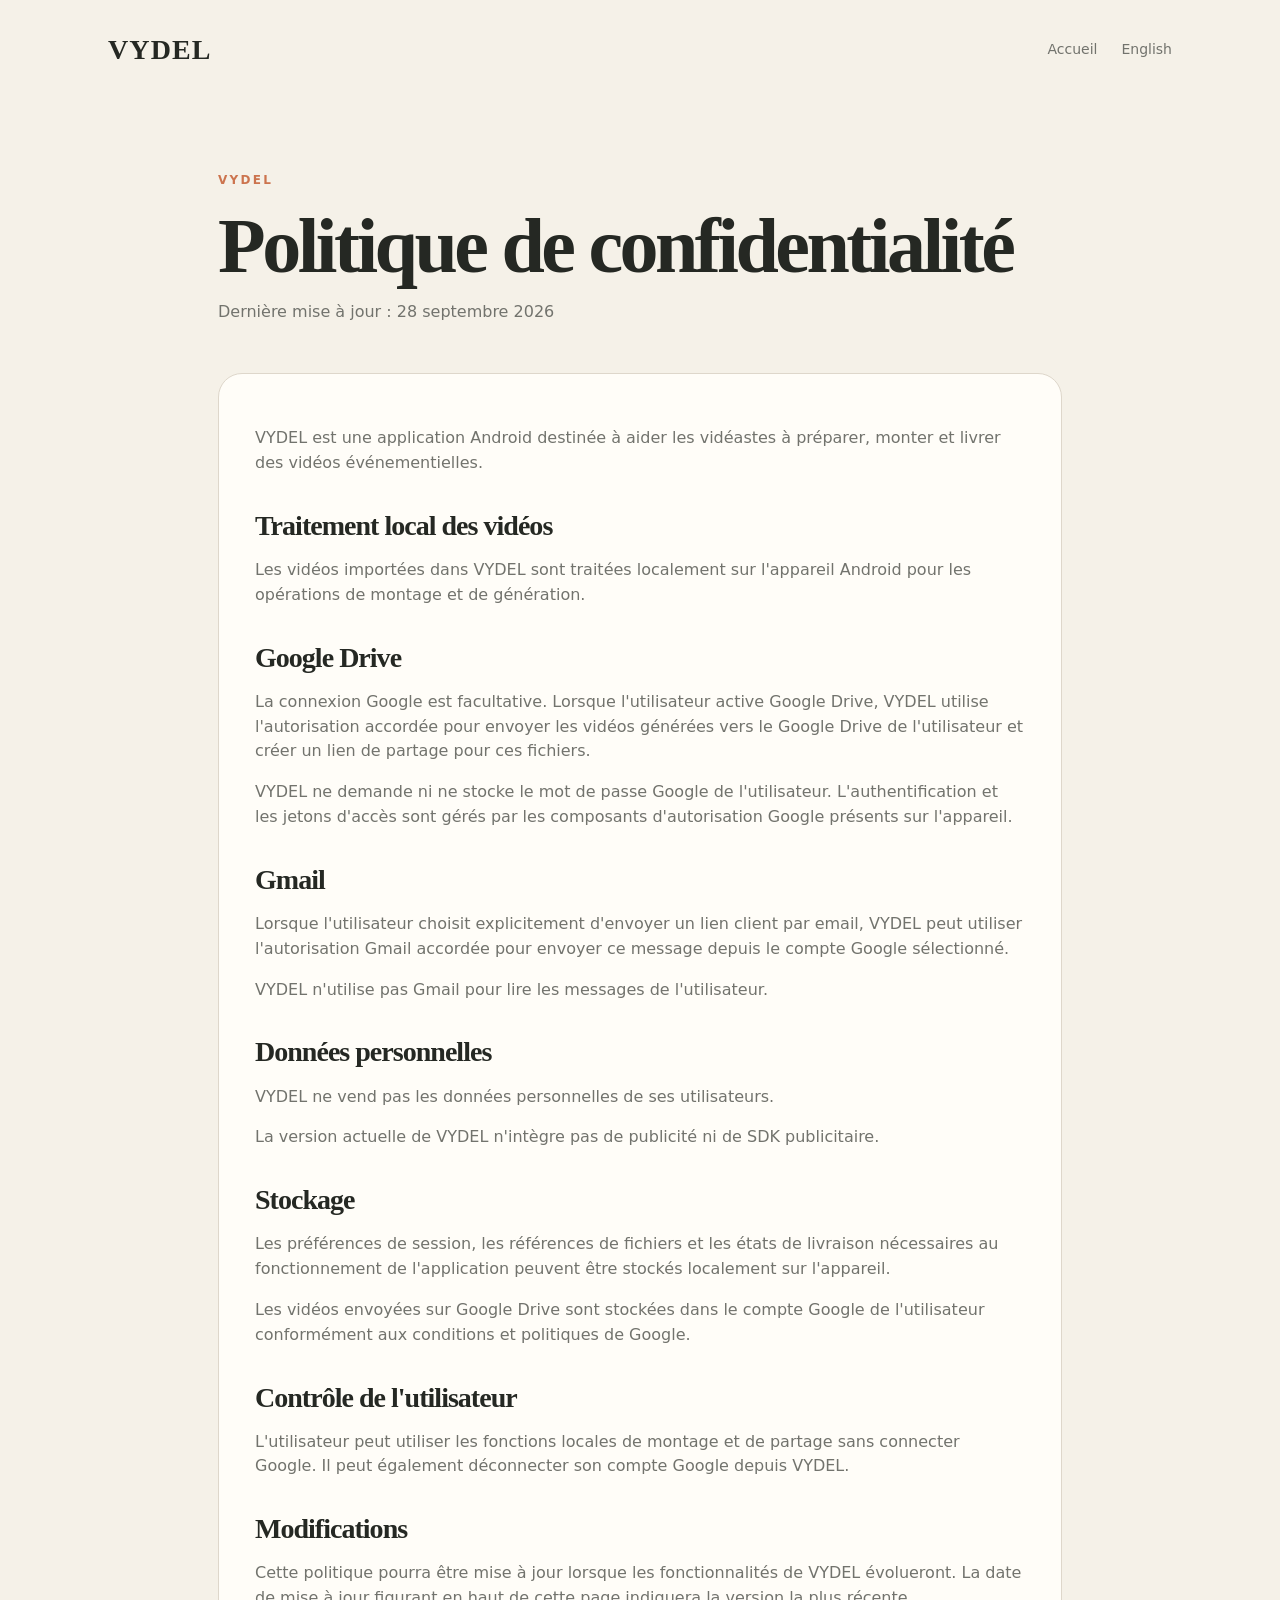
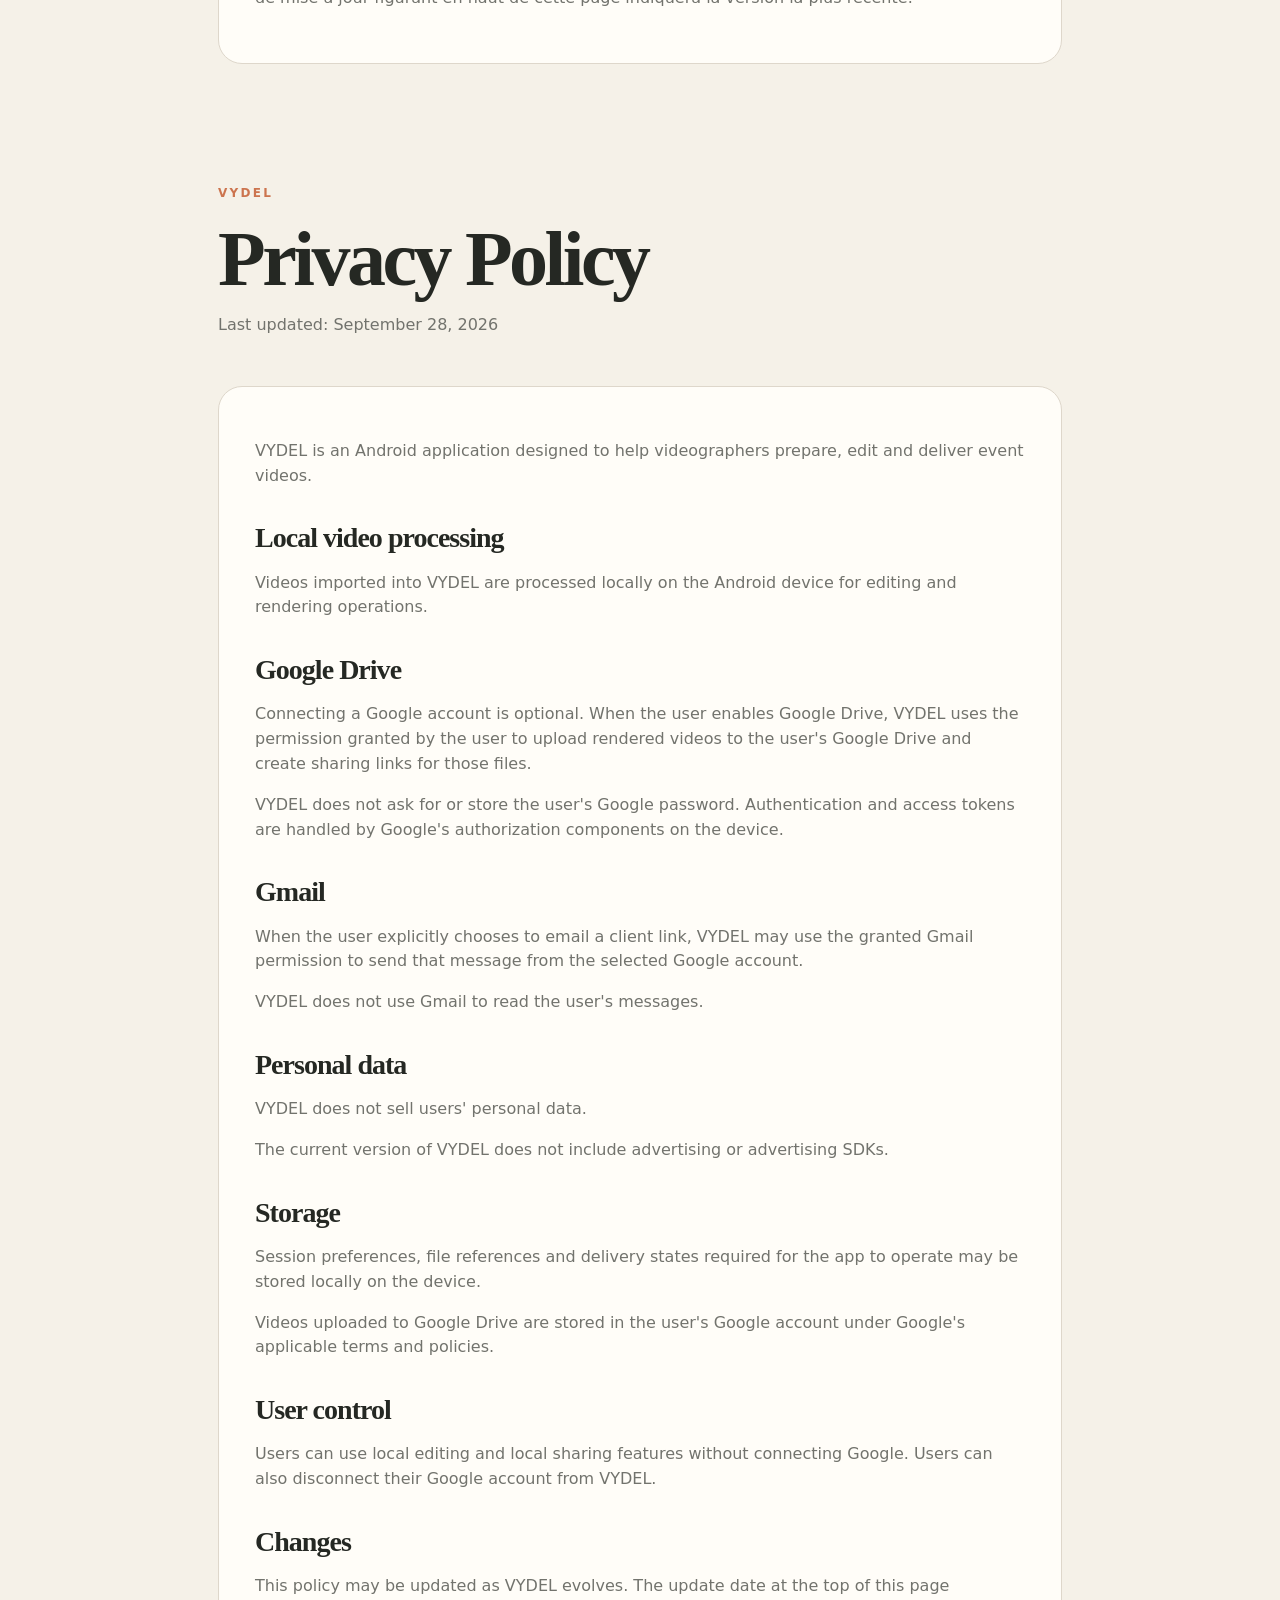
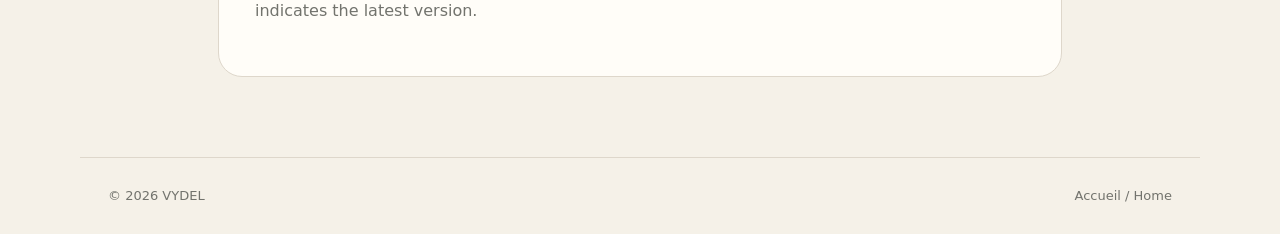
==== privacy.html @ 50971e63 "Add VYDEL logo and favicon to privacy page" ====
<!doctype html>
<html lang="fr">
<head>
  <meta charset="utf-8">
  <meta name="viewport" content="width=device-width,initial-scale=1">
  <meta name="theme-color" content="#F5F1E8">
  <meta name="description" content="Politique de confidentialité de VYDEL.">
  <title>Confidentialité — VYDEL</title>
  <link rel="icon" type="image/png" href="assets/vydel-logo.png">
  <link rel="apple-touch-icon" href="assets/vydel-logo.png">
  <link rel="stylesheet" href="style.css">
</head>
<body>
  <header class="site-header">
    <a class="brand" href="./"><img src="assets/vydel-logo.png" alt=""><span>VYDEL</span></a>
    <nav><a href="./">Accueil</a><a href="#english">English</a></nav>
  </header>

  <main class="legal">
    <section class="legal-head">
      <div class="eyebrow">VYDEL</div>
      <h1>Politique de confidentialité</h1>
      <p>Dernière mise à jour : 28 septembre 2026</p>
    </section>

    <section class="legal-card">
      <p>VYDEL est une application Android destinée à aider les vidéastes à préparer, monter et livrer des vidéos événementielles.</p>

      <h2>Traitement local des vidéos</h2>
      <p>Les vidéos importées dans VYDEL sont traitées localement sur l'appareil Android pour les opérations de montage et de génération.</p>

      <h2>Google Drive</h2>
      <p>La connexion Google est facultative. Lorsque l'utilisateur active Google Drive, VYDEL utilise l'autorisation accordée pour envoyer les vidéos générées vers le Google Drive de l'utilisateur et créer un lien de partage pour ces fichiers.</p>
      <p>VYDEL ne demande ni ne stocke le mot de passe Google de l'utilisateur. L'authentification et les jetons d'accès sont gérés par les composants d'autorisation Google présents sur l'appareil.</p>

      <h2>Gmail</h2>
      <p>Lorsque l'utilisateur choisit explicitement d'envoyer un lien client par email, VYDEL peut utiliser l'autorisation Gmail accordée pour envoyer ce message depuis le compte Google sélectionné.</p>
      <p>VYDEL n'utilise pas Gmail pour lire les messages de l'utilisateur.</p>

      <h2>Données personnelles</h2>
      <p>VYDEL ne vend pas les données personnelles de ses utilisateurs.</p>
      <p>La version actuelle de VYDEL n'intègre pas de publicité ni de SDK publicitaire.</p>

      <h2>Stockage</h2>
      <p>Les préférences de session, les références de fichiers et les états de livraison nécessaires au fonctionnement de l'application peuvent être stockés localement sur l'appareil.</p>
      <p>Les vidéos envoyées sur Google Drive sont stockées dans le compte Google de l'utilisateur conformément aux conditions et politiques de Google.</p>

      <h2>Contrôle de l'utilisateur</h2>
      <p>L'utilisateur peut utiliser les fonctions locales de montage et de partage sans connecter Google. Il peut également déconnecter son compte Google depuis VYDEL.</p>

      <h2>Modifications</h2>
      <p>Cette politique pourra être mise à jour lorsque les fonctionnalités de VYDEL évolueront. La date de mise à jour figurant en haut de cette page indiquera la version la plus récente.</p>
    </section>

    <section id="english" class="legal-head english-head">
      <div class="eyebrow">VYDEL</div>
      <h1>Privacy Policy</h1>
      <p>Last updated: September 28, 2026</p>
    </section>

    <section class="legal-card">
      <p>VYDEL is an Android application designed to help videographers prepare, edit and deliver event videos.</p>

      <h2>Local video processing</h2>
      <p>Videos imported into VYDEL are processed locally on the Android device for editing and rendering operations.</p>

      <h2>Google Drive</h2>
      <p>Connecting a Google account is optional. When the user enables Google Drive, VYDEL uses the permission granted by the user to upload rendered videos to the user's Google Drive and create sharing links for those files.</p>
      <p>VYDEL does not ask for or store the user's Google password. Authentication and access tokens are handled by Google's authorization components on the device.</p>

      <h2>Gmail</h2>
      <p>When the user explicitly chooses to email a client link, VYDEL may use the granted Gmail permission to send that message from the selected Google account.</p>
      <p>VYDEL does not use Gmail to read the user's messages.</p>

      <h2>Personal data</h2>
      <p>VYDEL does not sell users' personal data.</p>
      <p>The current version of VYDEL does not include advertising or advertising SDKs.</p>

      <h2>Storage</h2>
      <p>Session preferences, file references and delivery states required for the app to operate may be stored locally on the device.</p>
      <p>Videos uploaded to Google Drive are stored in the user's Google account under Google's applicable terms and policies.</p>

      <h2>User control</h2>
      <p>Users can use local editing and local sharing features without connecting Google. Users can also disconnect their Google account from VYDEL.</p>

      <h2>Changes</h2>
      <p>This policy may be updated as VYDEL evolves. The update date at the top of this page indicates the latest version.</p>
    </section>
  </main>

  <footer><span>© 2026 VYDEL</span><a href="./">Accueil / Home</a></footer>
</body>
</html>
---- style.css ----
:root{--bg:#f5f1e8;--surface:#fffdf8;--surface2:#f1ece3;--text:#252823;--muted:#72736d;--border:#ded7cb;--terra:#cc744e;--terra-soft:#f2ddd2;--sage:#67866e;--sage-soft:#e7efe6;--max:1120px}
*{box-sizing:border-box}html{scroll-behavior:smooth}body{margin:0;background:var(--bg);color:var(--text);font-family:Inter,ui-sans-serif,system-ui,-apple-system,BlinkMacSystemFont,"Segoe UI",sans-serif;line-height:1.55}a{color:inherit;text-decoration:none}.site-header{max-width:var(--max);margin:auto;padding:28px 28px 10px;display:flex;align-items:center;justify-content:space-between}.brand{font-family:Georgia,"Times New Roman",serif;font-weight:700;font-size:28px;letter-spacing:.04em}nav{display:flex;gap:24px;color:var(--muted);font-size:14px}nav a:hover,.text-link:hover{color:var(--terra)}main{max-width:var(--max);margin:auto;padding:0 28px 80px}.hero{padding:100px 0 110px;max-width:850px}.eyebrow{font-size:12px;letter-spacing:.19em;font-weight:800;color:var(--terra);margin-bottom:18px}h1,h2{font-family:Georgia,"Times New Roman",serif;line-height:.98;margin:0}h1{font-size:clamp(60px,11vw,128px);letter-spacing:-.045em}h2{font-size:clamp(38px,6vw,66px);letter-spacing:-.035em}.lead{font-size:clamp(19px,2.7vw,27px);max-width:720px;color:var(--muted);margin:34px 0}.hero-actions{display:flex;gap:12px;flex-wrap:wrap}.button{display:inline-flex;min-height:52px;padding:0 22px;border-radius:15px;align-items:center;justify-content:center;font-weight:700;font-size:14px;border:1px solid var(--border)}.primary{background:var(--terra);border-color:var(--terra);color:#fff}.secondary{background:var(--surface)}.section{padding:80px 0;border-top:1px solid var(--border)}.section-heading{max-width:760px;margin-bottom:38px}.grid{display:grid;grid-template-columns:repeat(4,1fr);gap:14px}.card,.status-card,.legal-card{background:var(--surface);border:1px solid var(--border);border-radius:24px;padding:26px}.card span{color:var(--terra);font-weight:800;font-size:12px}.card h3{font-size:20px;margin:18px 0 8px}.card p,.split p,.english p,.privacy-callout p{color:var(--muted);margin:0}.split{display:grid;grid-template-columns:1.1fr .9fr;gap:70px;align-items:center}.split>div:first-child p{font-size:20px;margin-top:24px;max-width:600px}.status-title{font-size:14px;font-weight:800;color:var(--terra);letter-spacing:.04em}.progress{height:8px;background:var(--surface2);border-radius:999px;margin:20px 0 16px;overflow:hidden}.progress div{width:42%;height:100%;background:var(--terra);border-radius:999px}.status-card{display:flex;flex-direction:column;gap:4px}.status-card span,.status-card small{color:var(--muted)}.status-card small{margin-top:14px}.privacy-callout{display:flex;justify-content:space-between;align-items:end;gap:32px}.privacy-callout p{font-size:18px;max-width:650px;margin-top:22px}.english{max-width:780px}.english p{font-size:18px;margin:22px 0}.text-link{font-weight:700;color:var(--terra)}footer{max-width:var(--max);margin:auto;padding:28px;border-top:1px solid var(--border);display:flex;justify-content:space-between;color:var(--muted);font-size:13px}.legal{max-width:900px}.legal-head{padding:90px 0 32px}.legal-head h1{font-size:clamp(48px,8vw,78px)}.legal-head p{color:var(--muted)}.legal-card{padding:36px}.legal-card h2{font-size:28px;line-height:1.15;margin:34px 0 10px}.legal-card p{color:var(--muted)}.english-head{margin-top:30px}@media(max-width:820px){.site-header{padding:22px 20px 6px}nav{gap:14px}nav a:first-child{display:none}main{padding:0 20px 64px}.hero{padding:72px 0 84px}.grid{grid-template-columns:1fr 1fr}.split{grid-template-columns:1fr;gap:34px}.privacy-callout{align-items:flex-start;flex-direction:column}.legal-card{padding:24px}footer{padding:24px 20px;gap:18px;flex-direction:column}}@media(max-width:520px){.grid{grid-template-columns:1fr}.hero-actions{flex-direction:column}.button{width:100%}}
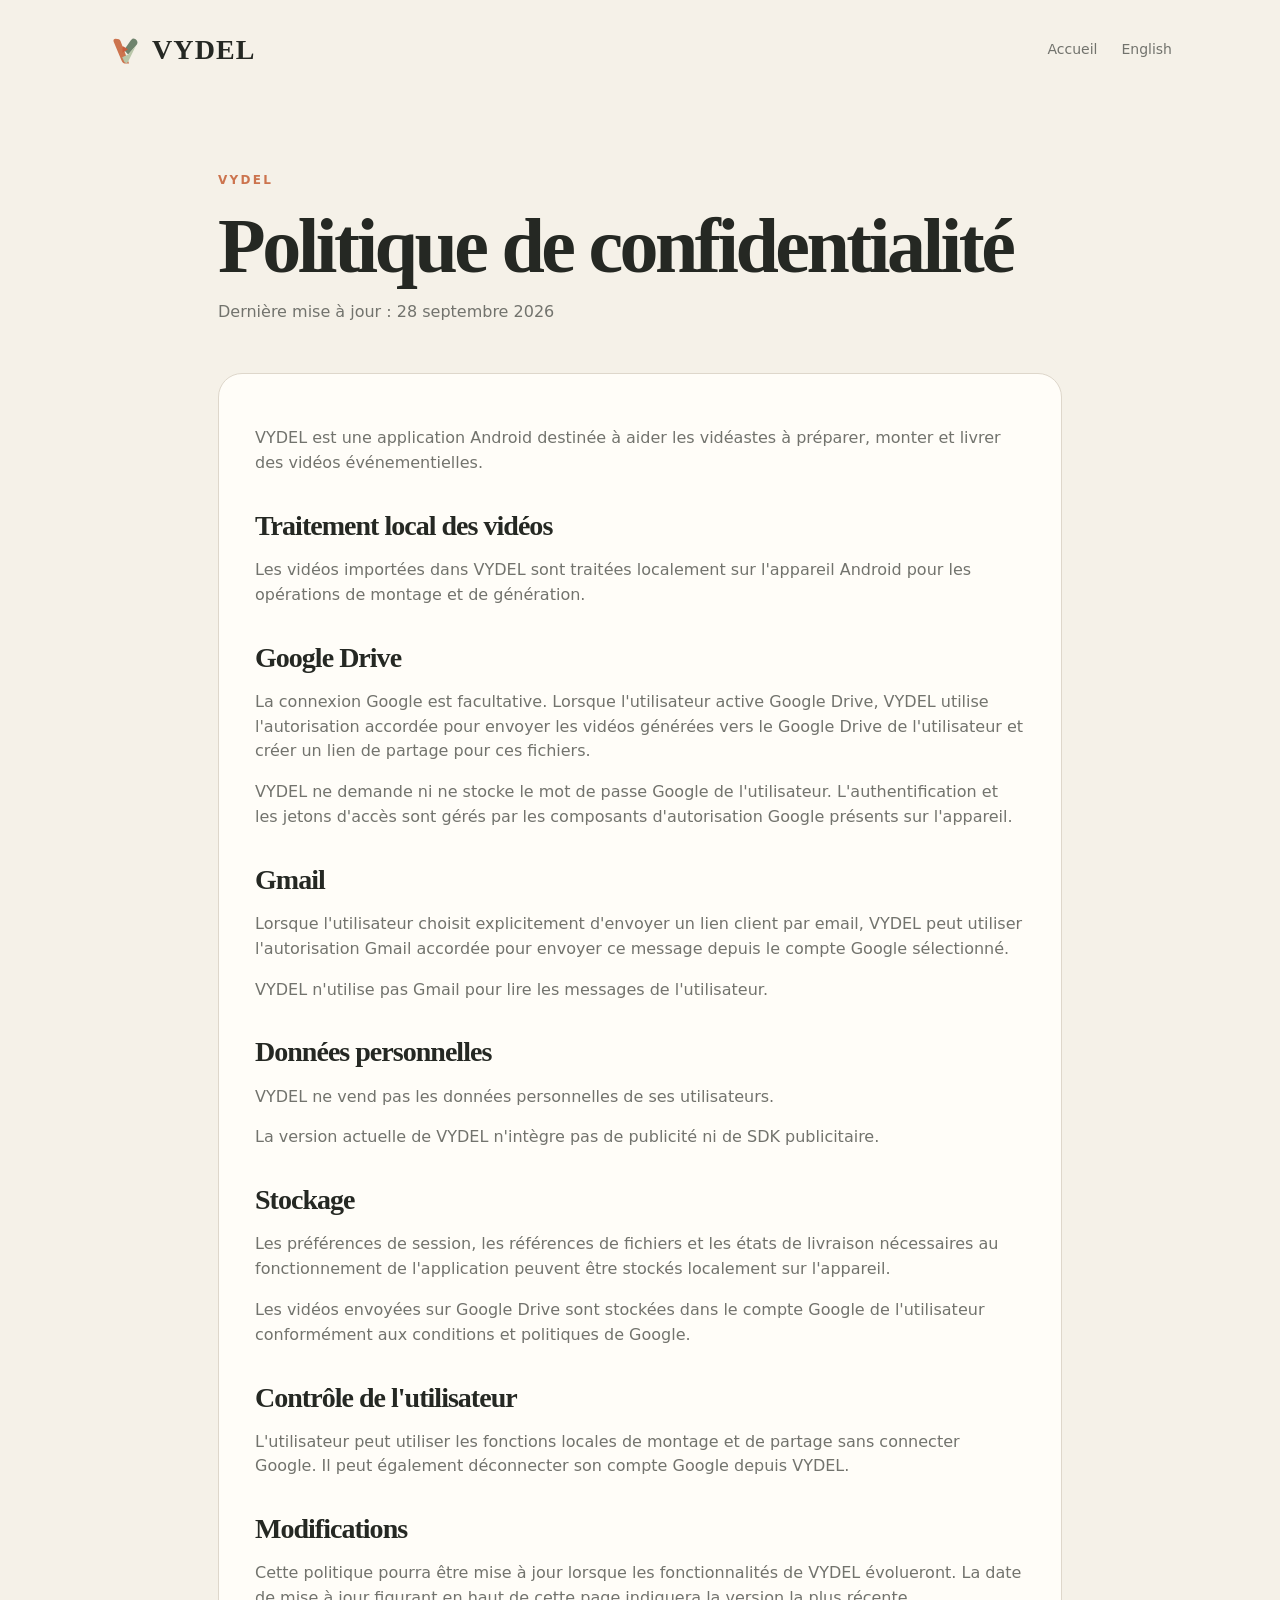
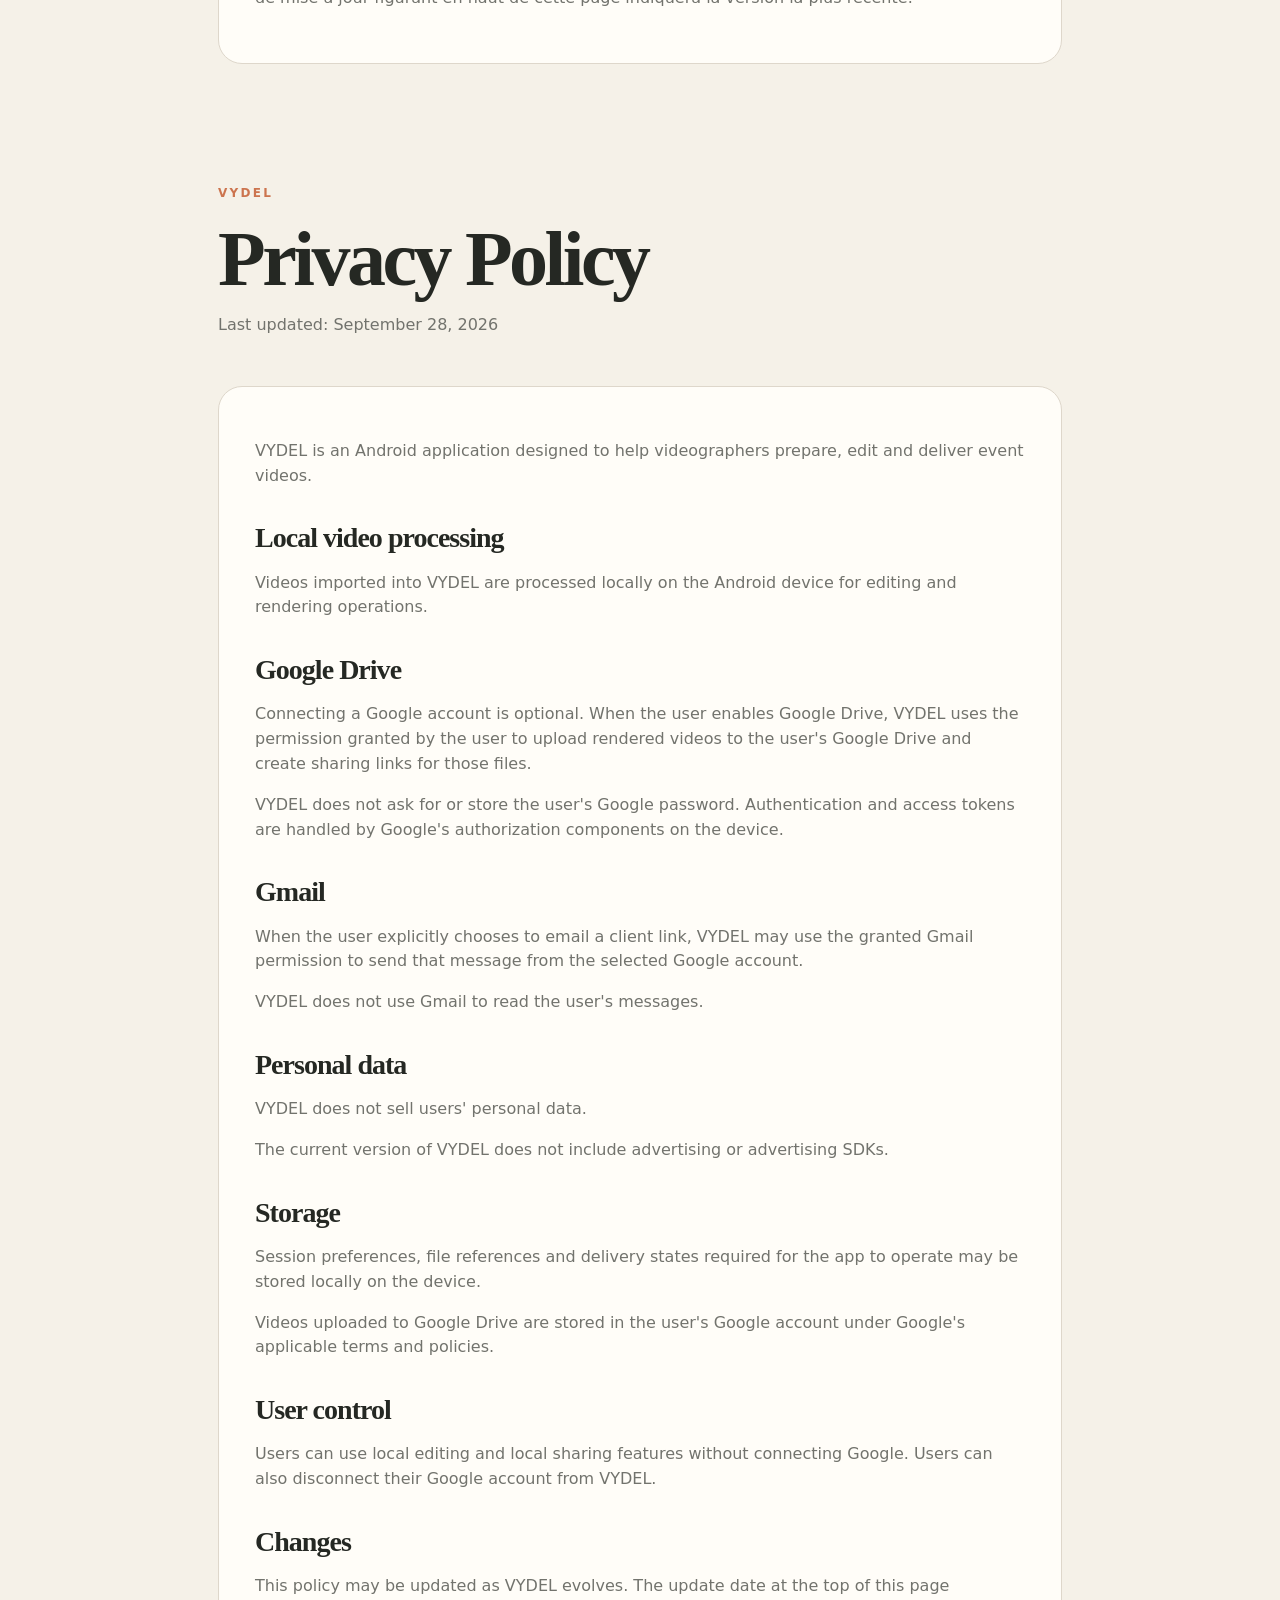
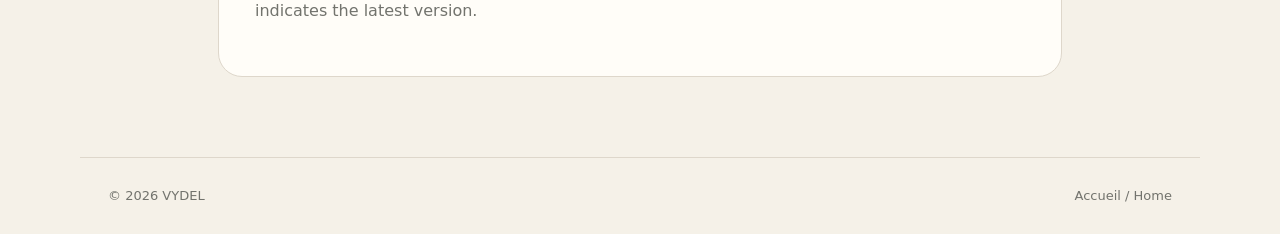
==== commit fe7df340: "Use visible SVG logo on VYDEL privacy page" ====
--- a/privacy.html
+++ b/privacy.html
@@ -6,13 +6,13 @@
   <meta name="theme-color" content="#F5F1E8">
   <meta name="description" content="Politique de confidentialité de VYDEL.">
   <title>Confidentialité — VYDEL</title>
-  <link rel="icon" type="image/png" href="assets/vydel-logo.png">
-  <link rel="apple-touch-icon" href="assets/vydel-logo.png">
+  <link rel="icon" type="image/png" href="assets/vydel-logo.svg">
+  <link rel="apple-touch-icon" href="assets/vydel-logo.svg">
   <link rel="stylesheet" href="style.css">
 </head>
 <body>
   <header class="site-header">
-    <a class="brand" href="./"><img src="assets/vydel-logo.png" alt=""><span>VYDEL</span></a>
+    <a class="brand" href="./"><img src="assets/vydel-logo.svg" alt=""><span>VYDEL</span></a>
     <nav><a href="./">Accueil</a><a href="#english">English</a></nav>
   </header>
 
--- a/style.css
+++ b/style.css
@@ -1,2 +1,2 @@
 :root{--bg:#f5f1e8;--surface:#fffdf8;--surface2:#f1ece3;--text:#252823;--muted:#72736d;--border:#ded7cb;--terra:#cc744e;--terra-soft:#f2ddd2;--sage:#67866e;--sage-soft:#e7efe6;--max:1120px}
-*{box-sizing:border-box}html{scroll-behavior:smooth}body{margin:0;background:var(--bg);color:var(--text);font-family:Inter,ui-sans-serif,system-ui,-apple-system,BlinkMacSystemFont,"Segoe UI",sans-serif;line-height:1.55}a{color:inherit;text-decoration:none}.site-header{max-width:var(--max);margin:auto;padding:28px 28px 10px;display:flex;align-items:center;justify-content:space-between}.brand{font-family:Georgia,"Times New Roman",serif;font-weight:700;font-size:28px;letter-spacing:.04em}nav{display:flex;gap:24px;color:var(--muted);font-size:14px}nav a:hover,.text-link:hover{color:var(--terra)}main{max-width:var(--max);margin:auto;padding:0 28px 80px}.hero{padding:100px 0 110px;max-width:850px}.eyebrow{font-size:12px;letter-spacing:.19em;font-weight:800;color:var(--terra);margin-bottom:18px}h1,h2{font-family:Georgia,"Times New Roman",serif;line-height:.98;margin:0}h1{font-size:clamp(60px,11vw,128px);letter-spacing:-.045em}h2{font-size:clamp(38px,6vw,66px);letter-spacing:-.035em}.lead{font-size:clamp(19px,2.7vw,27px);max-width:720px;color:var(--muted);margin:34px 0}.hero-actions{display:flex;gap:12px;flex-wrap:wrap}.button{display:inline-flex;min-height:52px;padding:0 22px;border-radius:15px;align-items:center;justify-content:center;font-weight:700;font-size:14px;border:1px solid var(--border)}.primary{background:var(--terra);border-color:var(--terra);color:#fff}.secondary{background:var(--surface)}.section{padding:80px 0;border-top:1px solid var(--border)}.section-heading{max-width:760px;margin-bottom:38px}.grid{display:grid;grid-template-columns:repeat(4,1fr);gap:14px}.card,.status-card,.legal-card{background:var(--surface);border:1px solid var(--border);border-radius:24px;padding:26px}.card span{color:var(--terra);font-weight:800;font-size:12px}.card h3{font-size:20px;margin:18px 0 8px}.card p,.split p,.english p,.privacy-callout p{color:var(--muted);margin:0}.split{display:grid;grid-template-columns:1.1fr .9fr;gap:70px;align-items:center}.split>div:first-child p{font-size:20px;margin-top:24px;max-width:600px}.status-title{font-size:14px;font-weight:800;color:var(--terra);letter-spacing:.04em}.progress{height:8px;background:var(--surface2);border-radius:999px;margin:20px 0 16px;overflow:hidden}.progress div{width:42%;height:100%;background:var(--terra);border-radius:999px}.status-card{display:flex;flex-direction:column;gap:4px}.status-card span,.status-card small{color:var(--muted)}.status-card small{margin-top:14px}.privacy-callout{display:flex;justify-content:space-between;align-items:end;gap:32px}.privacy-callout p{font-size:18px;max-width:650px;margin-top:22px}.english{max-width:780px}.english p{font-size:18px;margin:22px 0}.text-link{font-weight:700;color:var(--terra)}footer{max-width:var(--max);margin:auto;padding:28px;border-top:1px solid var(--border);display:flex;justify-content:space-between;color:var(--muted);font-size:13px}.legal{max-width:900px}.legal-head{padding:90px 0 32px}.legal-head h1{font-size:clamp(48px,8vw,78px)}.legal-head p{color:var(--muted)}.legal-card{padding:36px}.legal-card h2{font-size:28px;line-height:1.15;margin:34px 0 10px}.legal-card p{color:var(--muted)}.english-head{margin-top:30px}@media(max-width:820px){.site-header{padding:22px 20px 6px}nav{gap:14px}nav a:first-child{display:none}main{padding:0 20px 64px}.hero{padding:72px 0 84px}.grid{grid-template-columns:1fr 1fr}.split{grid-template-columns:1fr;gap:34px}.privacy-callout{align-items:flex-start;flex-direction:column}.legal-card{padding:24px}footer{padding:24px 20px;gap:18px;flex-direction:column}}@media(max-width:520px){.grid{grid-template-columns:1fr}.hero-actions{flex-direction:column}.button{width:100%}}+*{box-sizing:border-box}html{scroll-behavior:smooth}body{margin:0;background:var(--bg);color:var(--text);font-family:Inter,ui-sans-serif,system-ui,-apple-system,BlinkMacSystemFont,"Segoe UI",sans-serif;line-height:1.55}a{color:inherit;text-decoration:none}.site-header{max-width:var(--max);margin:auto;padding:28px 28px 10px;display:flex;align-items:center;justify-content:space-between}.brand{display:inline-flex;align-items:center;gap:10px;font-family:Georgia,"Times New Roman",serif;font-weight:700;font-size:28px;letter-spacing:.04em}.brand img{width:34px;height:34px;object-fit:contain;display:block}nav{display:flex;gap:24px;color:var(--muted);font-size:14px}nav a:hover,.text-link:hover{color:var(--terra)}main{max-width:var(--max);margin:auto;padding:0 28px 80px}.hero{padding:100px 0 110px;max-width:850px}.eyebrow{font-size:12px;letter-spacing:.19em;font-weight:800;color:var(--terra);margin-bottom:18px}h1,h2{font-family:Georgia,"Times New Roman",serif;line-height:.98;margin:0}h1{font-size:clamp(60px,11vw,128px);letter-spacing:-.045em}h2{font-size:clamp(38px,6vw,66px);letter-spacing:-.035em}.lead{font-size:clamp(19px,2.7vw,27px);max-width:720px;color:var(--muted);margin:34px 0}.hero-actions{display:flex;gap:12px;flex-wrap:wrap}.button{display:inline-flex;min-height:52px;padding:0 22px;border-radius:15px;align-items:center;justify-content:center;font-weight:700;font-size:14px;border:1px solid var(--border)}.primary{background:var(--terra);border-color:var(--terra);color:#fff}.secondary{background:var(--surface)}.section{padding:80px 0;border-top:1px solid var(--border)}.section-heading{max-width:760px;margin-bottom:38px}.grid{display:grid;grid-template-columns:repeat(4,1fr);gap:14px}.card,.status-card,.legal-card{background:var(--surface);border:1px solid var(--border);border-radius:24px;padding:26px}.card span{color:var(--terra);font-weight:800;font-size:12px}.card h3{font-size:20px;margin:18px 0 8px}.card p,.split p,.english p,.privacy-callout p{color:var(--muted);margin:0}.split{display:grid;grid-template-columns:1.1fr .9fr;gap:70px;align-items:center}.split>div:first-child p{font-size:20px;margin-top:24px;max-width:600px}.status-title{font-size:14px;font-weight:800;color:var(--terra);letter-spacing:.04em}.progress{height:8px;background:var(--surface2);border-radius:999px;margin:20px 0 16px;overflow:hidden}.progress div{width:42%;height:100%;background:var(--terra);border-radius:999px}.status-card{display:flex;flex-direction:column;gap:4px}.status-card span,.status-card small{color:var(--muted)}.status-card small{margin-top:14px}.privacy-callout{display:flex;justify-content:space-between;align-items:end;gap:32px}.privacy-callout p{font-size:18px;max-width:650px;margin-top:22px}.english{max-width:780px}.english p{font-size:18px;margin:22px 0}.text-link{font-weight:700;color:var(--terra)}footer{max-width:var(--max);margin:auto;padding:28px;border-top:1px solid var(--border);display:flex;justify-content:space-between;color:var(--muted);font-size:13px}.legal{max-width:900px}.legal-head{padding:90px 0 32px}.legal-head h1{font-size:clamp(48px,8vw,78px)}.legal-head p{color:var(--muted)}.legal-card{padding:36px}.legal-card h2{font-size:28px;line-height:1.15;margin:34px 0 10px}.legal-card p{color:var(--muted)}.english-head{margin-top:30px}@media(max-width:820px){.site-header{padding:22px 20px 6px}nav{gap:14px}nav a:first-child{display:none}main{padding:0 20px 64px}.hero{padding:72px 0 84px}.grid{grid-template-columns:1fr 1fr}.split{grid-template-columns:1fr;gap:34px}.privacy-callout{align-items:flex-start;flex-direction:column}.legal-card{padding:24px}footer{padding:24px 20px;gap:18px;flex-direction:column}}@media(max-width:520px){.grid{grid-template-columns:1fr}.hero-actions{flex-direction:column}.button{width:100%}}
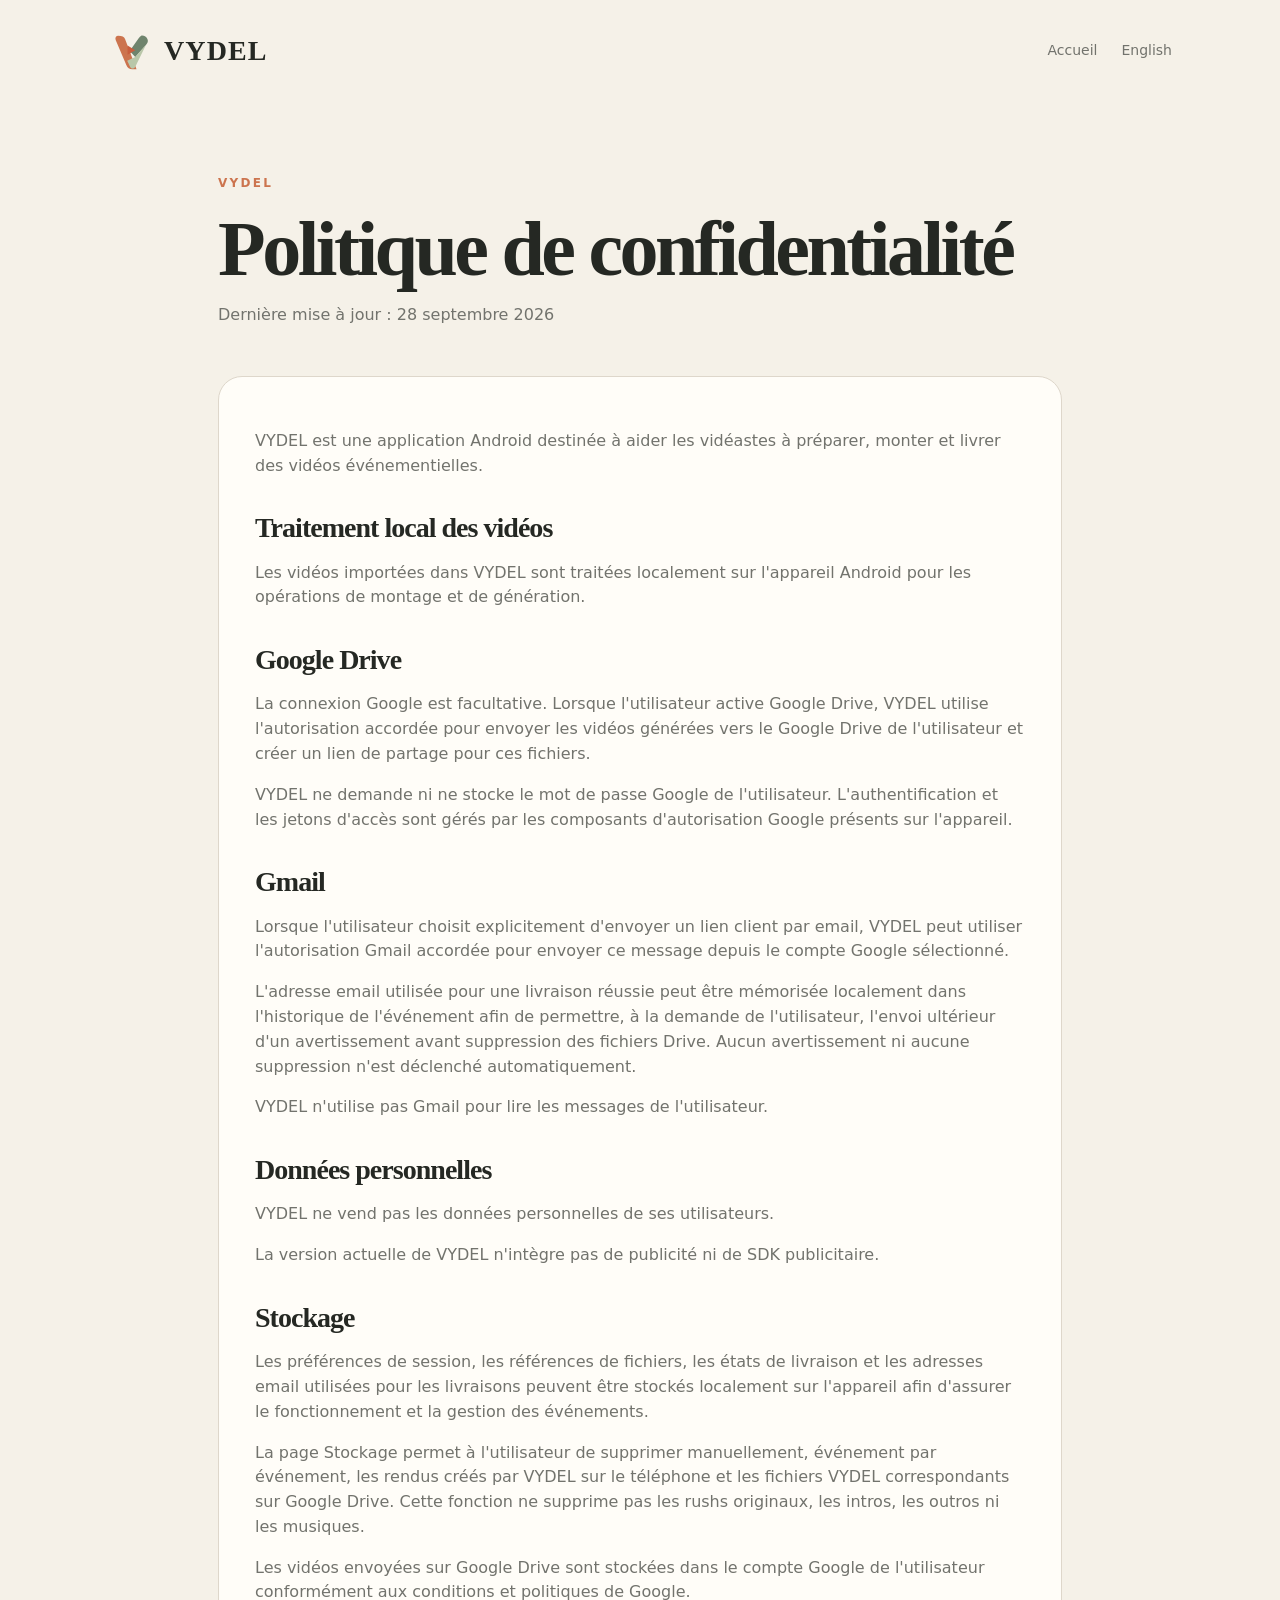
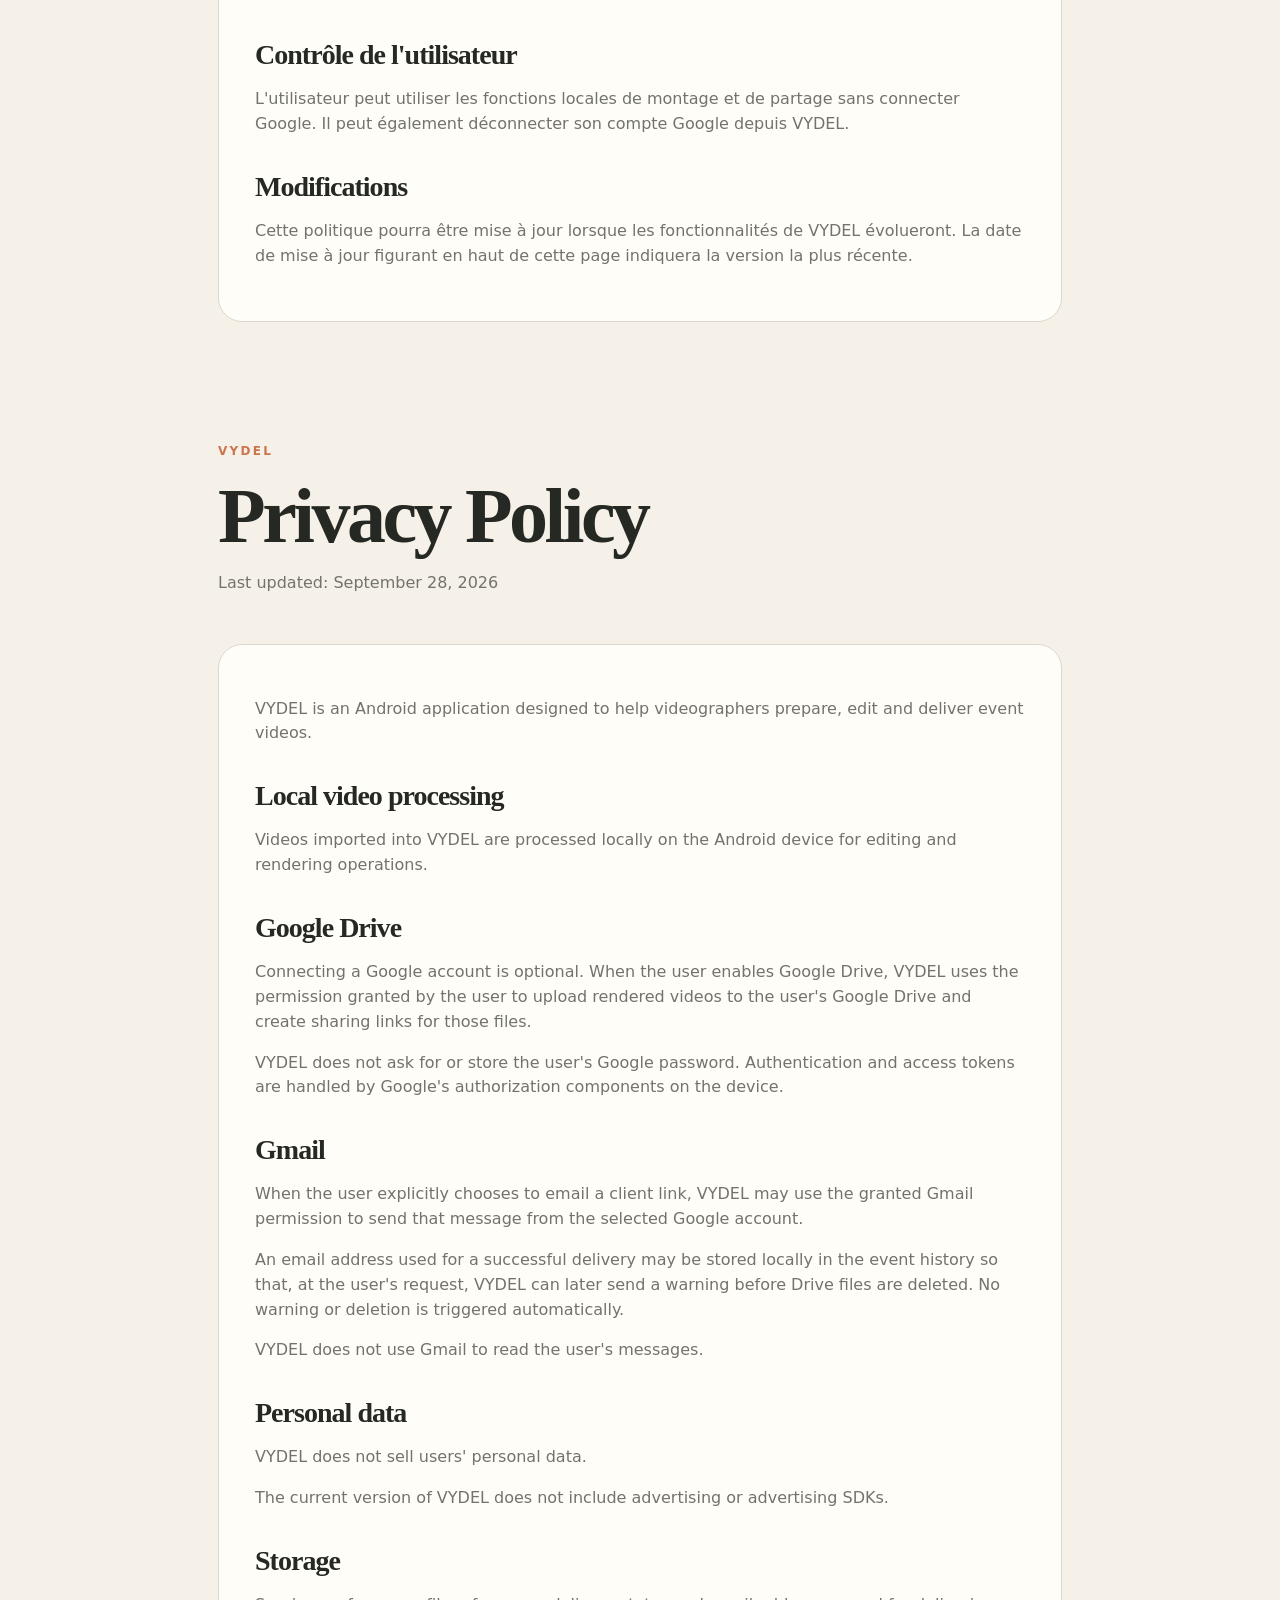
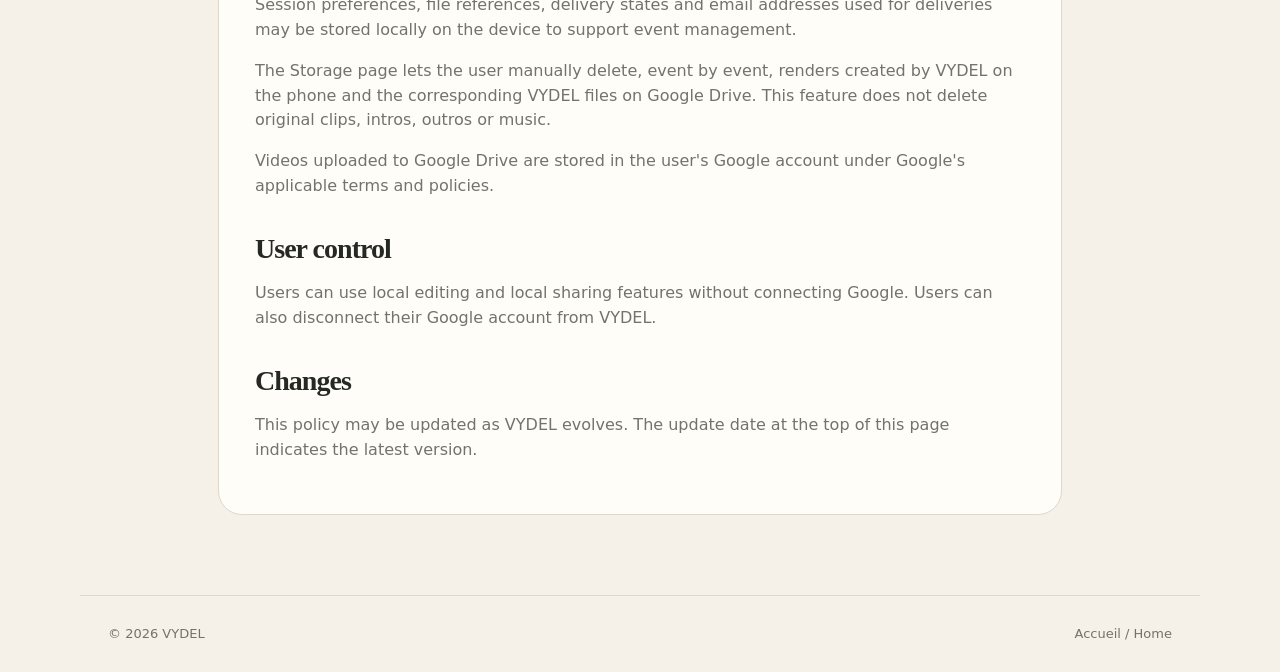
==== commit 38178e07: "Update privacy policy for event storage cleanup" ====
--- a/privacy.html
+++ b/privacy.html
@@ -35,6 +35,7 @@
 
       <h2>Gmail</h2>
       <p>Lorsque l'utilisateur choisit explicitement d'envoyer un lien client par email, VYDEL peut utiliser l'autorisation Gmail accordée pour envoyer ce message depuis le compte Google sélectionné.</p>
+      <p>L'adresse email utilisée pour une livraison réussie peut être mémorisée localement dans l'historique de l'événement afin de permettre, à la demande de l'utilisateur, l'envoi ultérieur d'un avertissement avant suppression des fichiers Drive. Aucun avertissement ni aucune suppression n'est déclenché automatiquement.</p>
       <p>VYDEL n'utilise pas Gmail pour lire les messages de l'utilisateur.</p>
 
       <h2>Données personnelles</h2>
@@ -42,7 +43,8 @@
       <p>La version actuelle de VYDEL n'intègre pas de publicité ni de SDK publicitaire.</p>
 
       <h2>Stockage</h2>
-      <p>Les préférences de session, les références de fichiers et les états de livraison nécessaires au fonctionnement de l'application peuvent être stockés localement sur l'appareil.</p>
+      <p>Les préférences de session, les références de fichiers, les états de livraison et les adresses email utilisées pour les livraisons peuvent être stockés localement sur l'appareil afin d'assurer le fonctionnement et la gestion des événements.</p>
+      <p>La page Stockage permet à l'utilisateur de supprimer manuellement, événement par événement, les rendus créés par VYDEL sur le téléphone et les fichiers VYDEL correspondants sur Google Drive. Cette fonction ne supprime pas les rushs originaux, les intros, les outros ni les musiques.</p>
       <p>Les vidéos envoyées sur Google Drive sont stockées dans le compte Google de l'utilisateur conformément aux conditions et politiques de Google.</p>
 
       <h2>Contrôle de l'utilisateur</h2>
@@ -70,6 +72,7 @@
 
       <h2>Gmail</h2>
       <p>When the user explicitly chooses to email a client link, VYDEL may use the granted Gmail permission to send that message from the selected Google account.</p>
+      <p>An email address used for a successful delivery may be stored locally in the event history so that, at the user's request, VYDEL can later send a warning before Drive files are deleted. No warning or deletion is triggered automatically.</p>
       <p>VYDEL does not use Gmail to read the user's messages.</p>
 
       <h2>Personal data</h2>
@@ -77,7 +80,8 @@
       <p>The current version of VYDEL does not include advertising or advertising SDKs.</p>
 
       <h2>Storage</h2>
-      <p>Session preferences, file references and delivery states required for the app to operate may be stored locally on the device.</p>
+      <p>Session preferences, file references, delivery states and email addresses used for deliveries may be stored locally on the device to support event management.</p>
+      <p>The Storage page lets the user manually delete, event by event, renders created by VYDEL on the phone and the corresponding VYDEL files on Google Drive. This feature does not delete original clips, intros, outros or music.</p>
       <p>Videos uploaded to Google Drive are stored in the user's Google account under Google's applicable terms and policies.</p>
 
       <h2>User control</h2>
--- a/style.css
+++ b/style.css
@@ -1,2 +1,2 @@
 :root{--bg:#f5f1e8;--surface:#fffdf8;--surface2:#f1ece3;--text:#252823;--muted:#72736d;--border:#ded7cb;--terra:#cc744e;--terra-soft:#f2ddd2;--sage:#67866e;--sage-soft:#e7efe6;--max:1120px}
-*{box-sizing:border-box}html{scroll-behavior:smooth}body{margin:0;background:var(--bg);color:var(--text);font-family:Inter,ui-sans-serif,system-ui,-apple-system,BlinkMacSystemFont,"Segoe UI",sans-serif;line-height:1.55}a{color:inherit;text-decoration:none}.site-header{max-width:var(--max);margin:auto;padding:28px 28px 10px;display:flex;align-items:center;justify-content:space-between}.brand{display:inline-flex;align-items:center;gap:10px;font-family:Georgia,"Times New Roman",serif;font-weight:700;font-size:28px;letter-spacing:.04em}.brand img{width:34px;height:34px;object-fit:contain;display:block}nav{display:flex;gap:24px;color:var(--muted);font-size:14px}nav a:hover,.text-link:hover{color:var(--terra)}main{max-width:var(--max);margin:auto;padding:0 28px 80px}.hero{padding:100px 0 110px;max-width:850px}.eyebrow{font-size:12px;letter-spacing:.19em;font-weight:800;color:var(--terra);margin-bottom:18px}h1,h2{font-family:Georgia,"Times New Roman",serif;line-height:.98;margin:0}h1{font-size:clamp(60px,11vw,128px);letter-spacing:-.045em}h2{font-size:clamp(38px,6vw,66px);letter-spacing:-.035em}.lead{font-size:clamp(19px,2.7vw,27px);max-width:720px;color:var(--muted);margin:34px 0}.hero-actions{display:flex;gap:12px;flex-wrap:wrap}.button{display:inline-flex;min-height:52px;padding:0 22px;border-radius:15px;align-items:center;justify-content:center;font-weight:700;font-size:14px;border:1px solid var(--border)}.primary{background:var(--terra);border-color:var(--terra);color:#fff}.secondary{background:var(--surface)}.section{padding:80px 0;border-top:1px solid var(--border)}.section-heading{max-width:760px;margin-bottom:38px}.grid{display:grid;grid-template-columns:repeat(4,1fr);gap:14px}.card,.status-card,.legal-card{background:var(--surface);border:1px solid var(--border);border-radius:24px;padding:26px}.card span{color:var(--terra);font-weight:800;font-size:12px}.card h3{font-size:20px;margin:18px 0 8px}.card p,.split p,.english p,.privacy-callout p{color:var(--muted);margin:0}.split{display:grid;grid-template-columns:1.1fr .9fr;gap:70px;align-items:center}.split>div:first-child p{font-size:20px;margin-top:24px;max-width:600px}.status-title{font-size:14px;font-weight:800;color:var(--terra);letter-spacing:.04em}.progress{height:8px;background:var(--surface2);border-radius:999px;margin:20px 0 16px;overflow:hidden}.progress div{width:42%;height:100%;background:var(--terra);border-radius:999px}.status-card{display:flex;flex-direction:column;gap:4px}.status-card span,.status-card small{color:var(--muted)}.status-card small{margin-top:14px}.privacy-callout{display:flex;justify-content:space-between;align-items:end;gap:32px}.privacy-callout p{font-size:18px;max-width:650px;margin-top:22px}.english{max-width:780px}.english p{font-size:18px;margin:22px 0}.text-link{font-weight:700;color:var(--terra)}footer{max-width:var(--max);margin:auto;padding:28px;border-top:1px solid var(--border);display:flex;justify-content:space-between;color:var(--muted);font-size:13px}.legal{max-width:900px}.legal-head{padding:90px 0 32px}.legal-head h1{font-size:clamp(48px,8vw,78px)}.legal-head p{color:var(--muted)}.legal-card{padding:36px}.legal-card h2{font-size:28px;line-height:1.15;margin:34px 0 10px}.legal-card p{color:var(--muted)}.english-head{margin-top:30px}@media(max-width:820px){.site-header{padding:22px 20px 6px}nav{gap:14px}nav a:first-child{display:none}main{padding:0 20px 64px}.hero{padding:72px 0 84px}.grid{grid-template-columns:1fr 1fr}.split{grid-template-columns:1fr;gap:34px}.privacy-callout{align-items:flex-start;flex-direction:column}.legal-card{padding:24px}footer{padding:24px 20px;gap:18px;flex-direction:column}}@media(max-width:520px){.grid{grid-template-columns:1fr}.hero-actions{flex-direction:column}.button{width:100%}}+*{box-sizing:border-box}html{scroll-behavior:smooth}body{margin:0;background:var(--bg);color:var(--text);font-family:Inter,ui-sans-serif,system-ui,-apple-system,BlinkMacSystemFont,"Segoe UI",sans-serif;line-height:1.55}a{color:inherit;text-decoration:none}.site-header{max-width:var(--max);margin:auto;padding:28px 28px 10px;display:flex;align-items:center;justify-content:space-between}.brand{display:inline-flex;align-items:center;gap:10px;font-family:Georgia,"Times New Roman",serif;font-weight:700;font-size:28px;letter-spacing:.04em}.brand img{width:46px;height:46px;object-fit:contain;display:block;flex:0 0 auto}nav{display:flex;gap:24px;color:var(--muted);font-size:14px}nav a:hover,.text-link:hover{color:var(--terra)}main{max-width:var(--max);margin:auto;padding:0 28px 80px}.hero{padding:100px 0 110px;max-width:850px}.eyebrow{font-size:12px;letter-spacing:.19em;font-weight:800;color:var(--terra);margin-bottom:18px}h1,h2{font-family:Georgia,"Times New Roman",serif;line-height:.98;margin:0}h1{font-size:clamp(60px,11vw,128px);letter-spacing:-.045em}h2{font-size:clamp(38px,6vw,66px);letter-spacing:-.035em}.lead{font-size:clamp(19px,2.7vw,27px);max-width:720px;color:var(--muted);margin:34px 0}.hero-actions{display:flex;gap:12px;flex-wrap:wrap}.button{display:inline-flex;min-height:52px;padding:0 22px;border-radius:15px;align-items:center;justify-content:center;font-weight:700;font-size:14px;border:1px solid var(--border)}.primary{background:var(--terra);border-color:var(--terra);color:#fff}.secondary{background:var(--surface)}.section{padding:80px 0;border-top:1px solid var(--border)}.section-heading{max-width:760px;margin-bottom:38px}.grid{display:grid;grid-template-columns:repeat(4,1fr);gap:14px}.card,.status-card,.legal-card{background:var(--surface);border:1px solid var(--border);border-radius:24px;padding:26px}.card span{color:var(--terra);font-weight:800;font-size:12px}.card h3{font-size:20px;margin:18px 0 8px}.card p,.split p,.english p,.privacy-callout p{color:var(--muted);margin:0}.split{display:grid;grid-template-columns:1.1fr .9fr;gap:70px;align-items:center}.split>div:first-child p{font-size:20px;margin-top:24px;max-width:600px}.status-title{font-size:14px;font-weight:800;color:var(--terra);letter-spacing:.04em}.progress{height:8px;background:var(--surface2);border-radius:999px;margin:20px 0 16px;overflow:hidden}.progress div{width:42%;height:100%;background:var(--terra);border-radius:999px}.status-card{display:flex;flex-direction:column;gap:4px}.status-card span,.status-card small{color:var(--muted)}.status-card small{margin-top:14px}.privacy-callout{display:flex;justify-content:space-between;align-items:end;gap:32px}.privacy-callout p{font-size:18px;max-width:650px;margin-top:22px}.english{max-width:780px}.english p{font-size:18px;margin:22px 0}.text-link{font-weight:700;color:var(--terra)}footer{max-width:var(--max);margin:auto;padding:28px;border-top:1px solid var(--border);display:flex;justify-content:space-between;color:var(--muted);font-size:13px}.legal{max-width:900px}.legal-head{padding:90px 0 32px}.legal-head h1{font-size:clamp(48px,8vw,78px)}.legal-head p{color:var(--muted)}.legal-card{padding:36px}.legal-card h2{font-size:28px;line-height:1.15;margin:34px 0 10px}.legal-card p{color:var(--muted)}.english-head{margin-top:30px}@media(max-width:820px){.site-header{padding:22px 20px 6px}nav{gap:14px}nav a:first-child{display:none}main{padding:0 20px 64px}.hero{padding:72px 0 84px}.grid{grid-template-columns:1fr 1fr}.split{grid-template-columns:1fr;gap:34px}.privacy-callout{align-items:flex-start;flex-direction:column}.legal-card{padding:24px}footer{padding:24px 20px;gap:18px;flex-direction:column}}@media(max-width:520px){.grid{grid-template-columns:1fr}.hero-actions{flex-direction:column}.button{width:100%}}
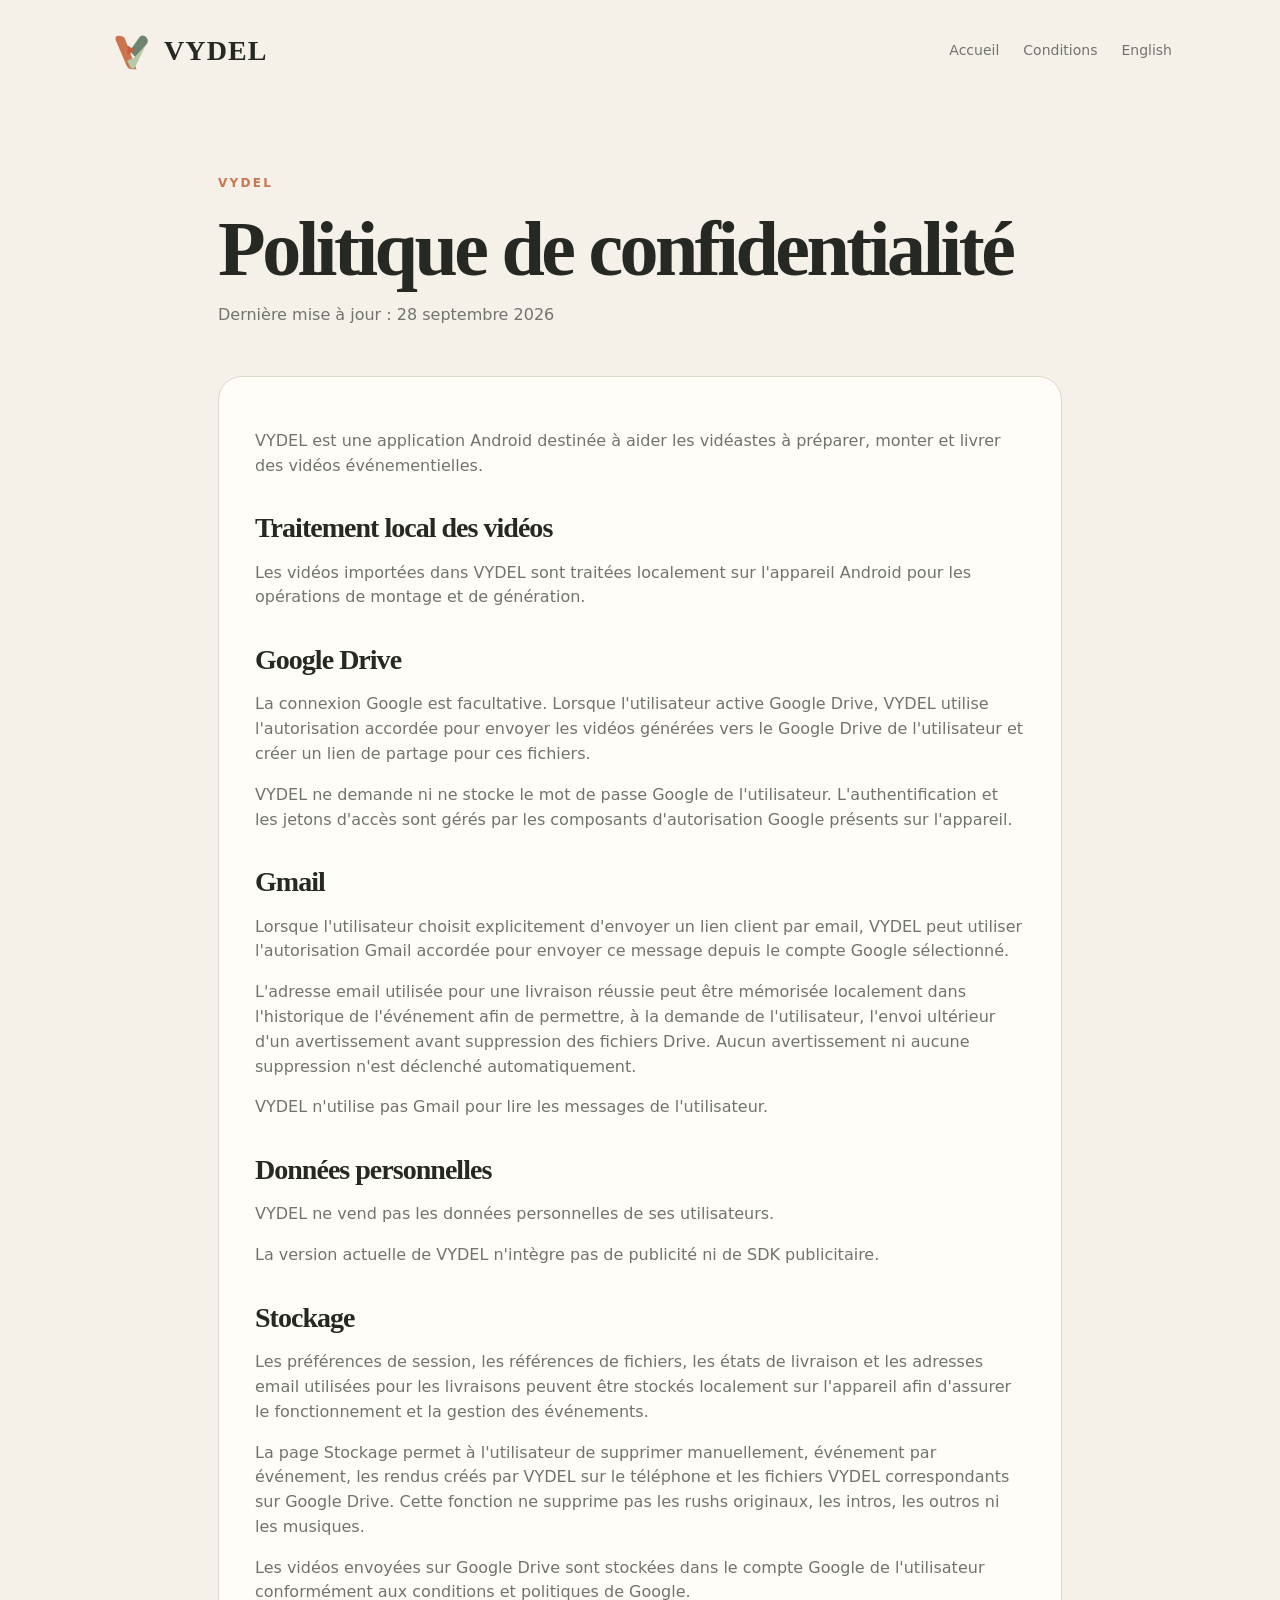
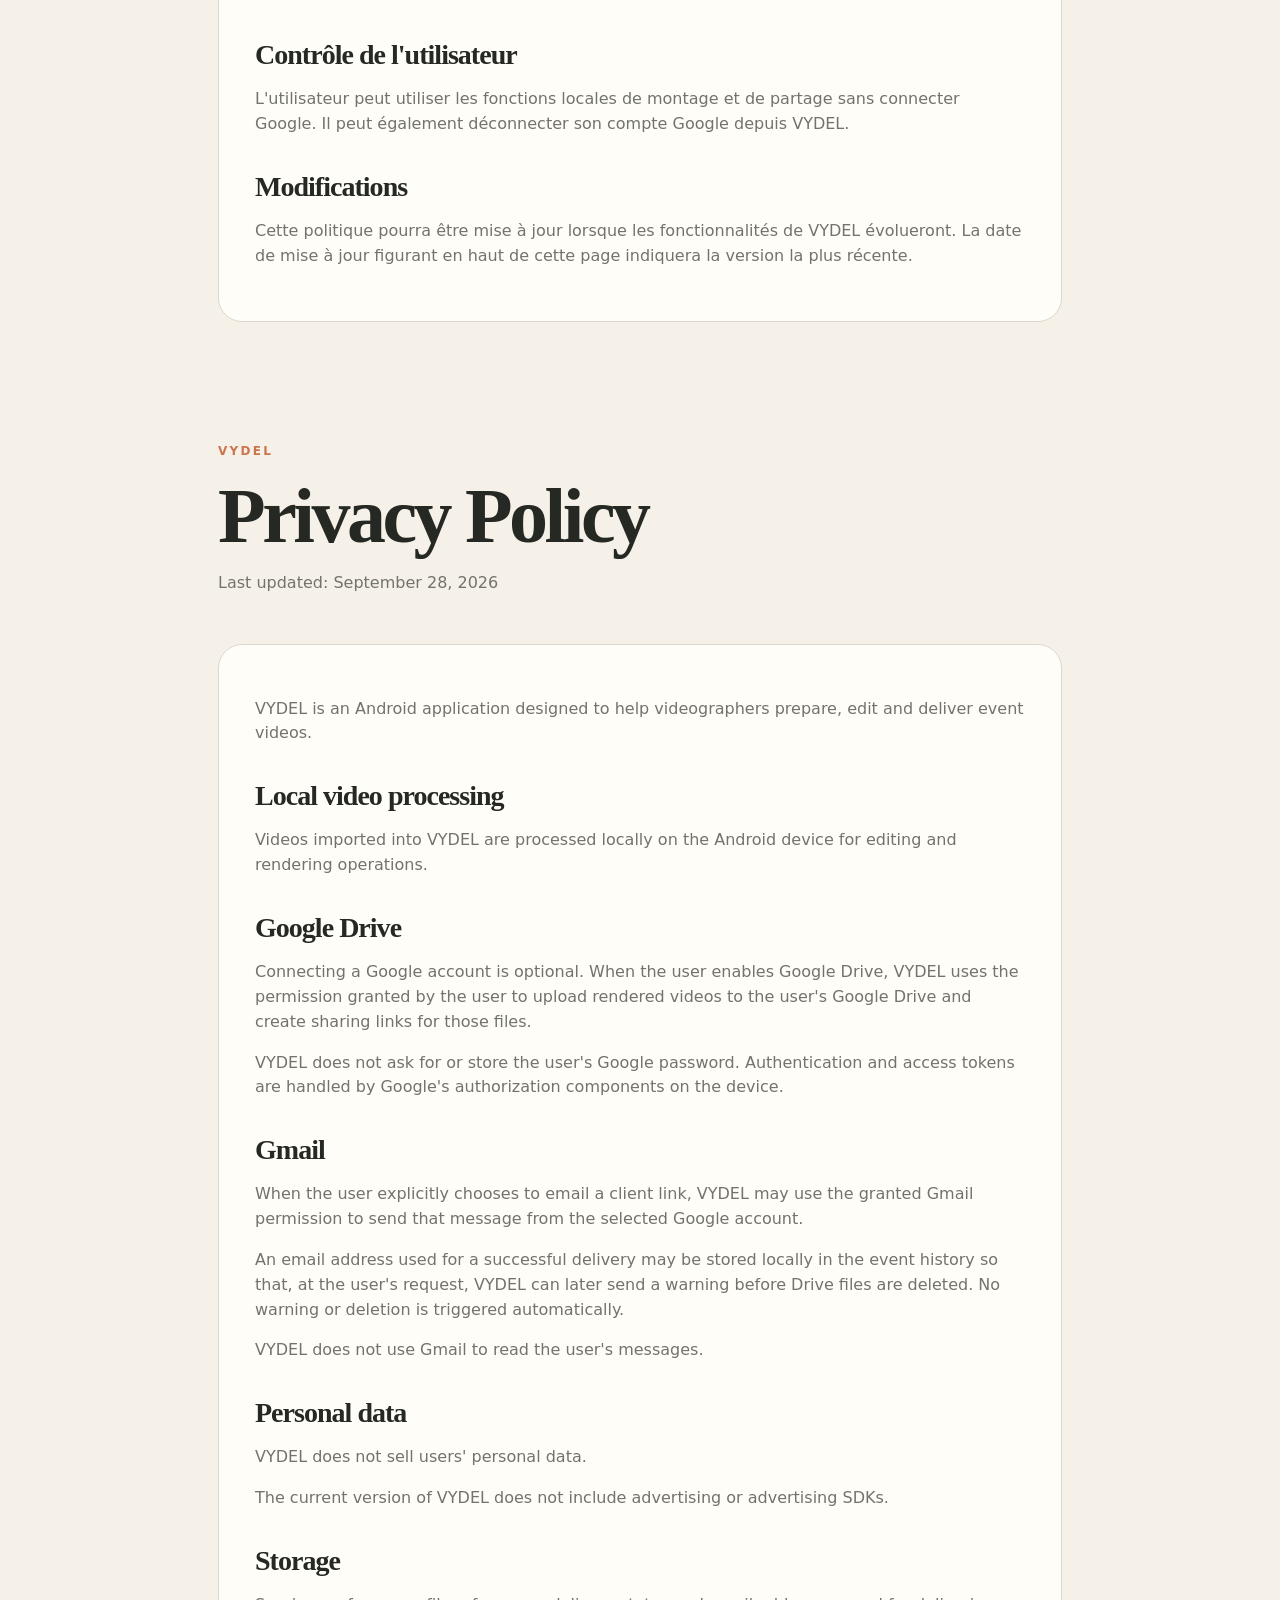
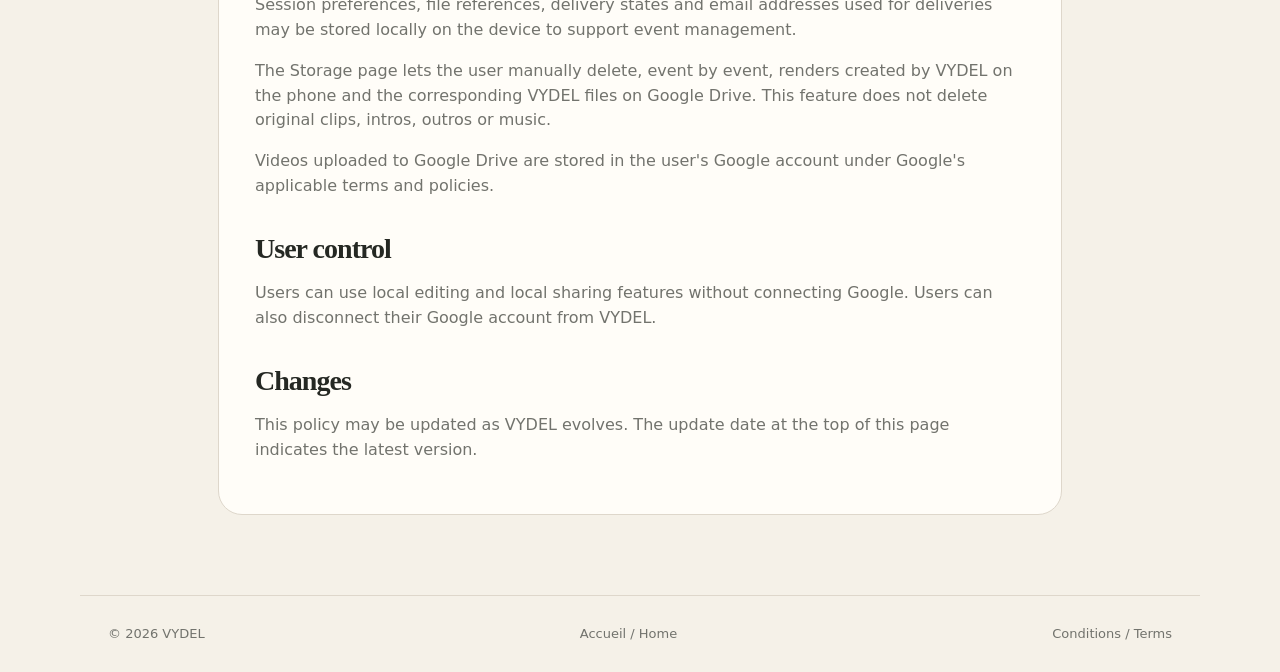
==== commit 349bbcf7: "Link terms from VYDEL privacy page" ====
--- a/privacy.html
+++ b/privacy.html
@@ -13,7 +13,7 @@
 <body>
   <header class="site-header">
     <a class="brand" href="./"><img src="assets/vydel-logo.svg" alt=""><span>VYDEL</span></a>
-    <nav><a href="./">Accueil</a><a href="#english">English</a></nav>
+    <nav><a href="./">Accueil</a><a href="terms.html">Conditions</a><a href="#english">English</a></nav>
   </header>
 
   <main class="legal">
@@ -92,6 +92,6 @@
     </section>
   </main>
 
-  <footer><span>© 2026 VYDEL</span><a href="./">Accueil / Home</a></footer>
+  <footer><span>© 2026 VYDEL</span><a href="./">Accueil / Home</a><a href="terms.html">Conditions / Terms</a></footer>
 </body>
 </html>
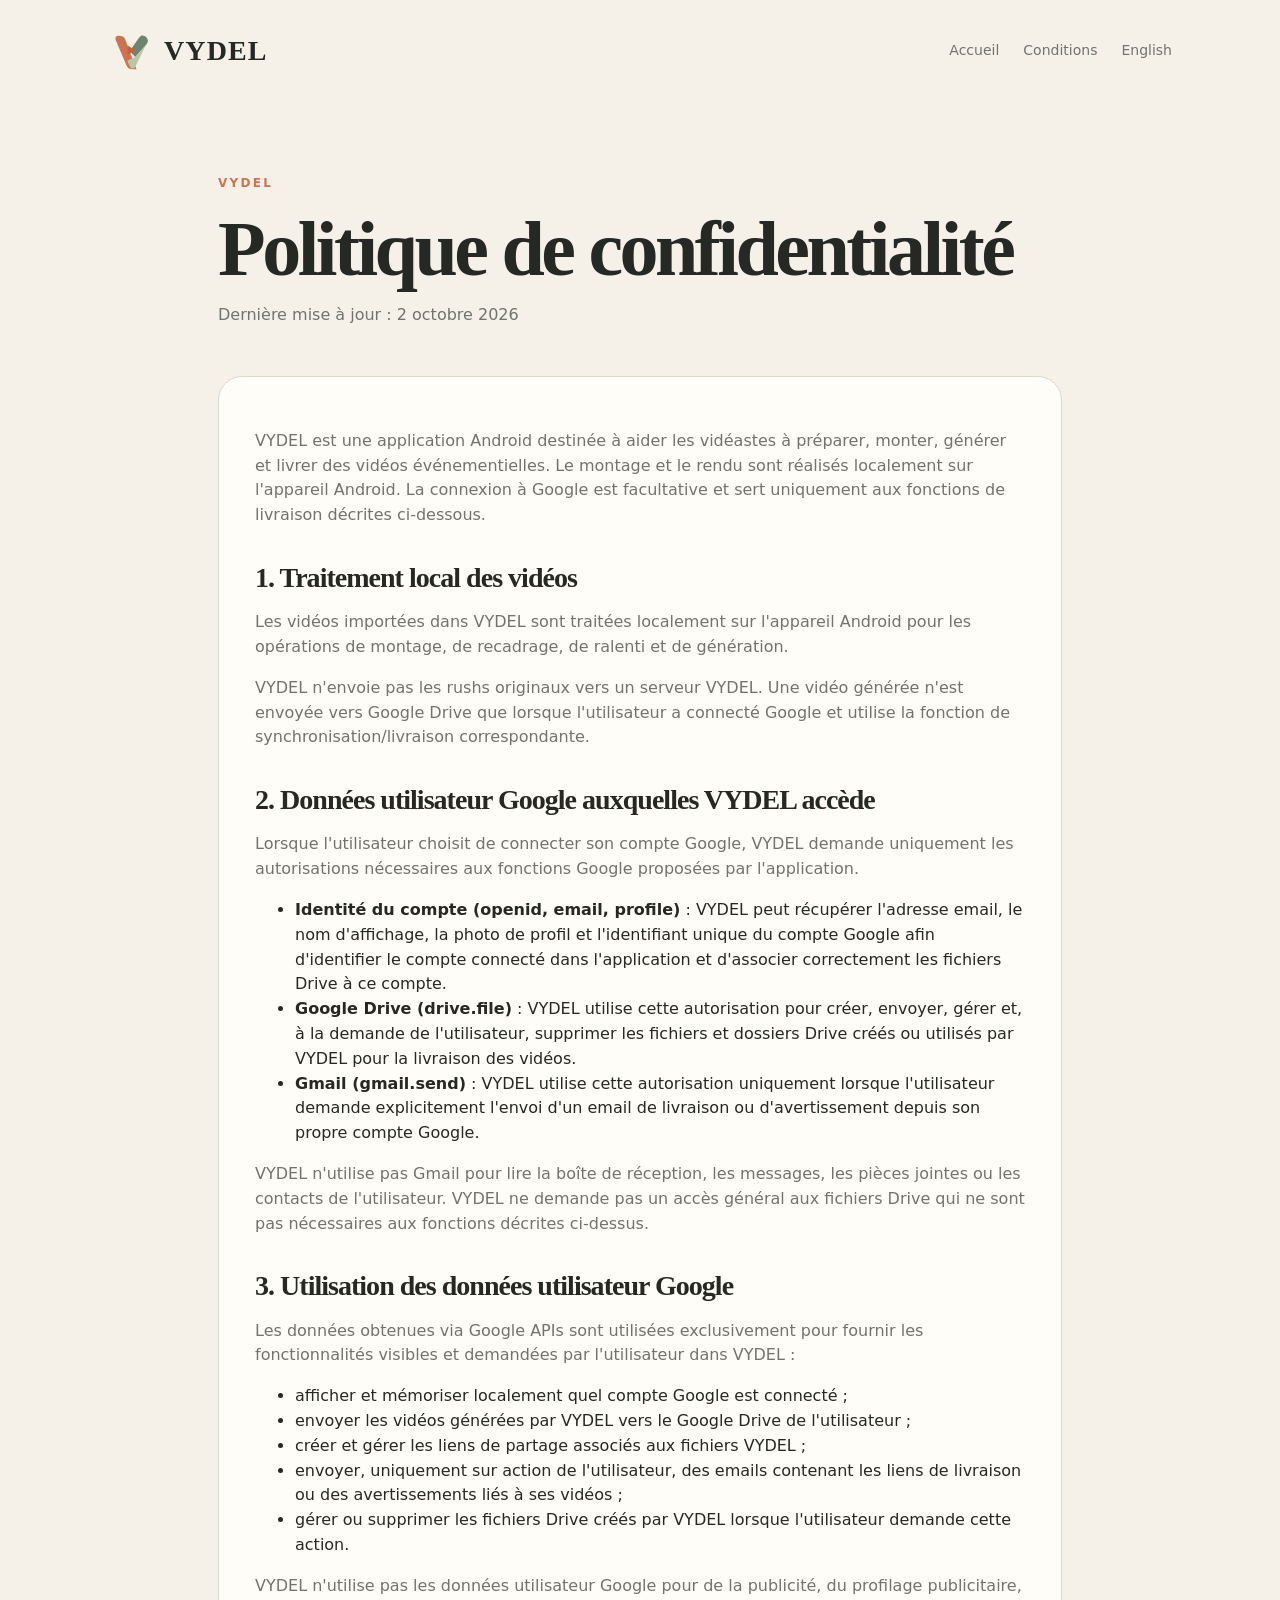
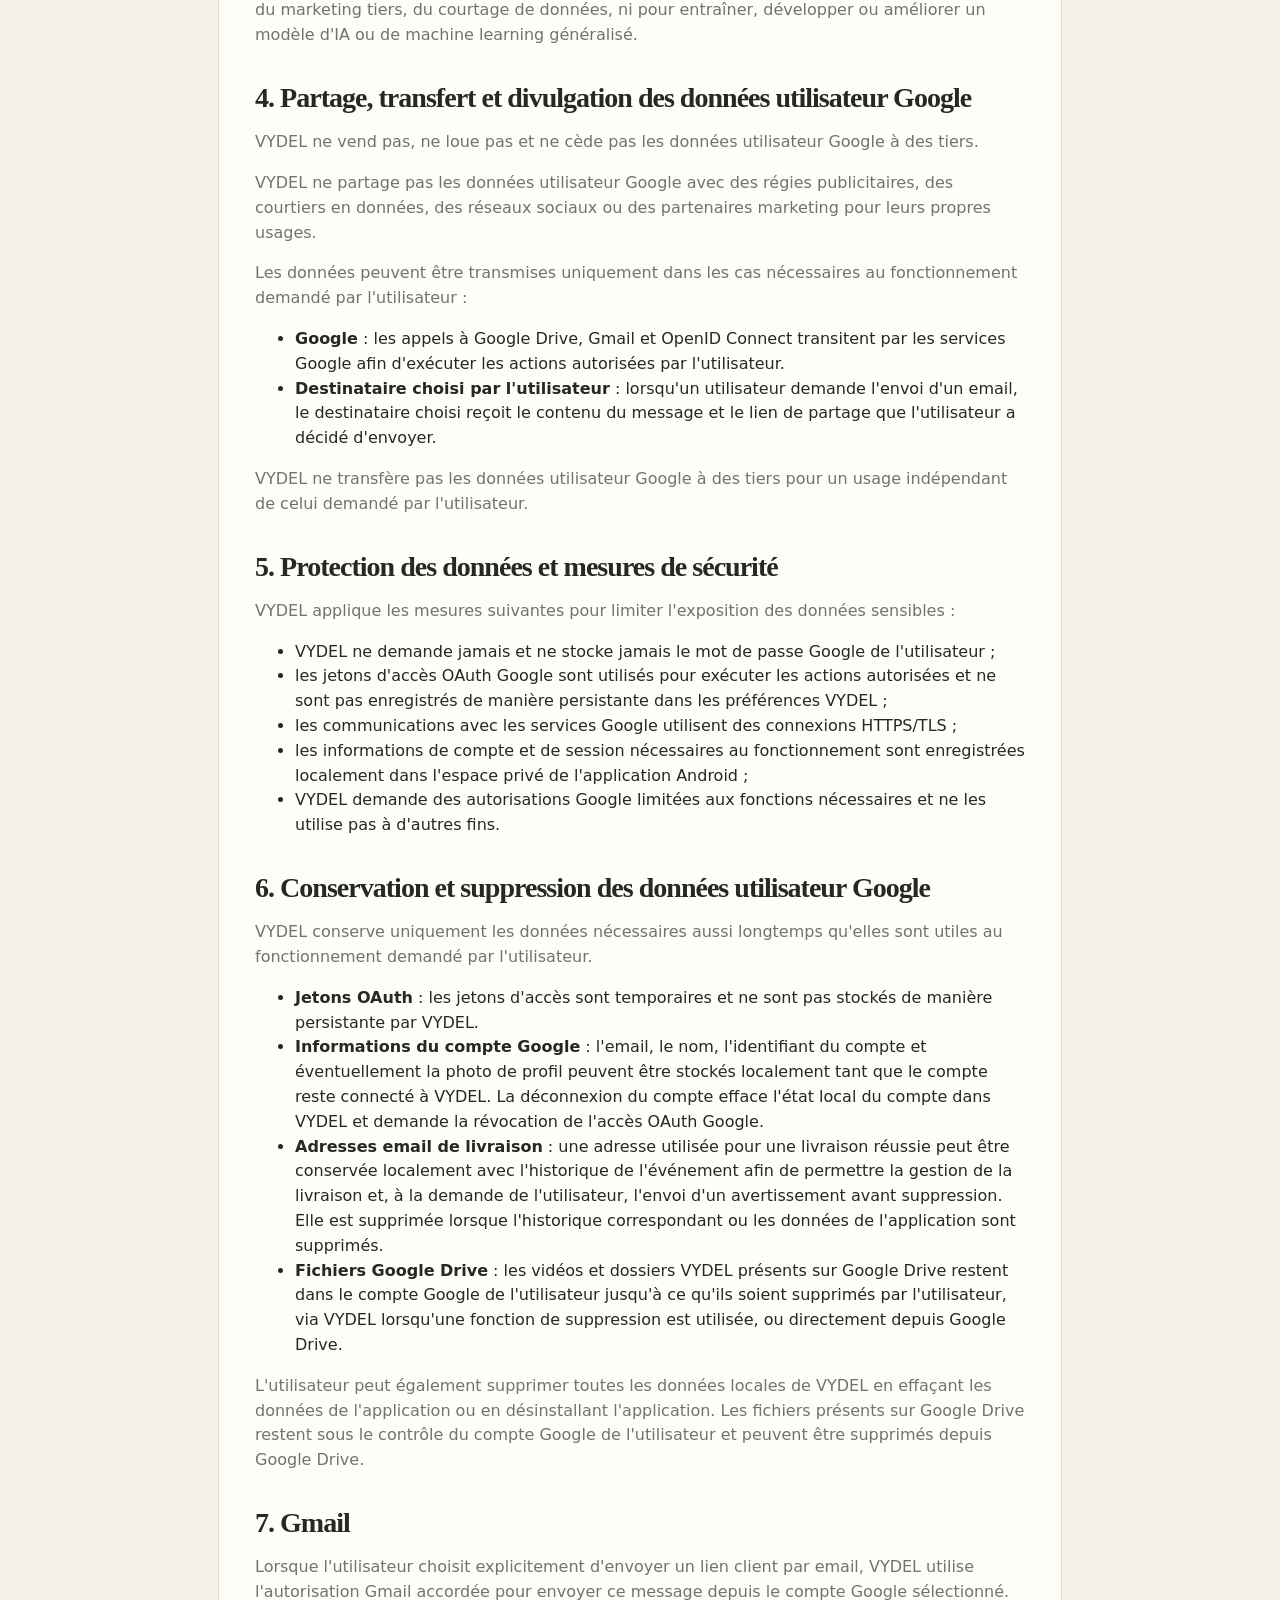
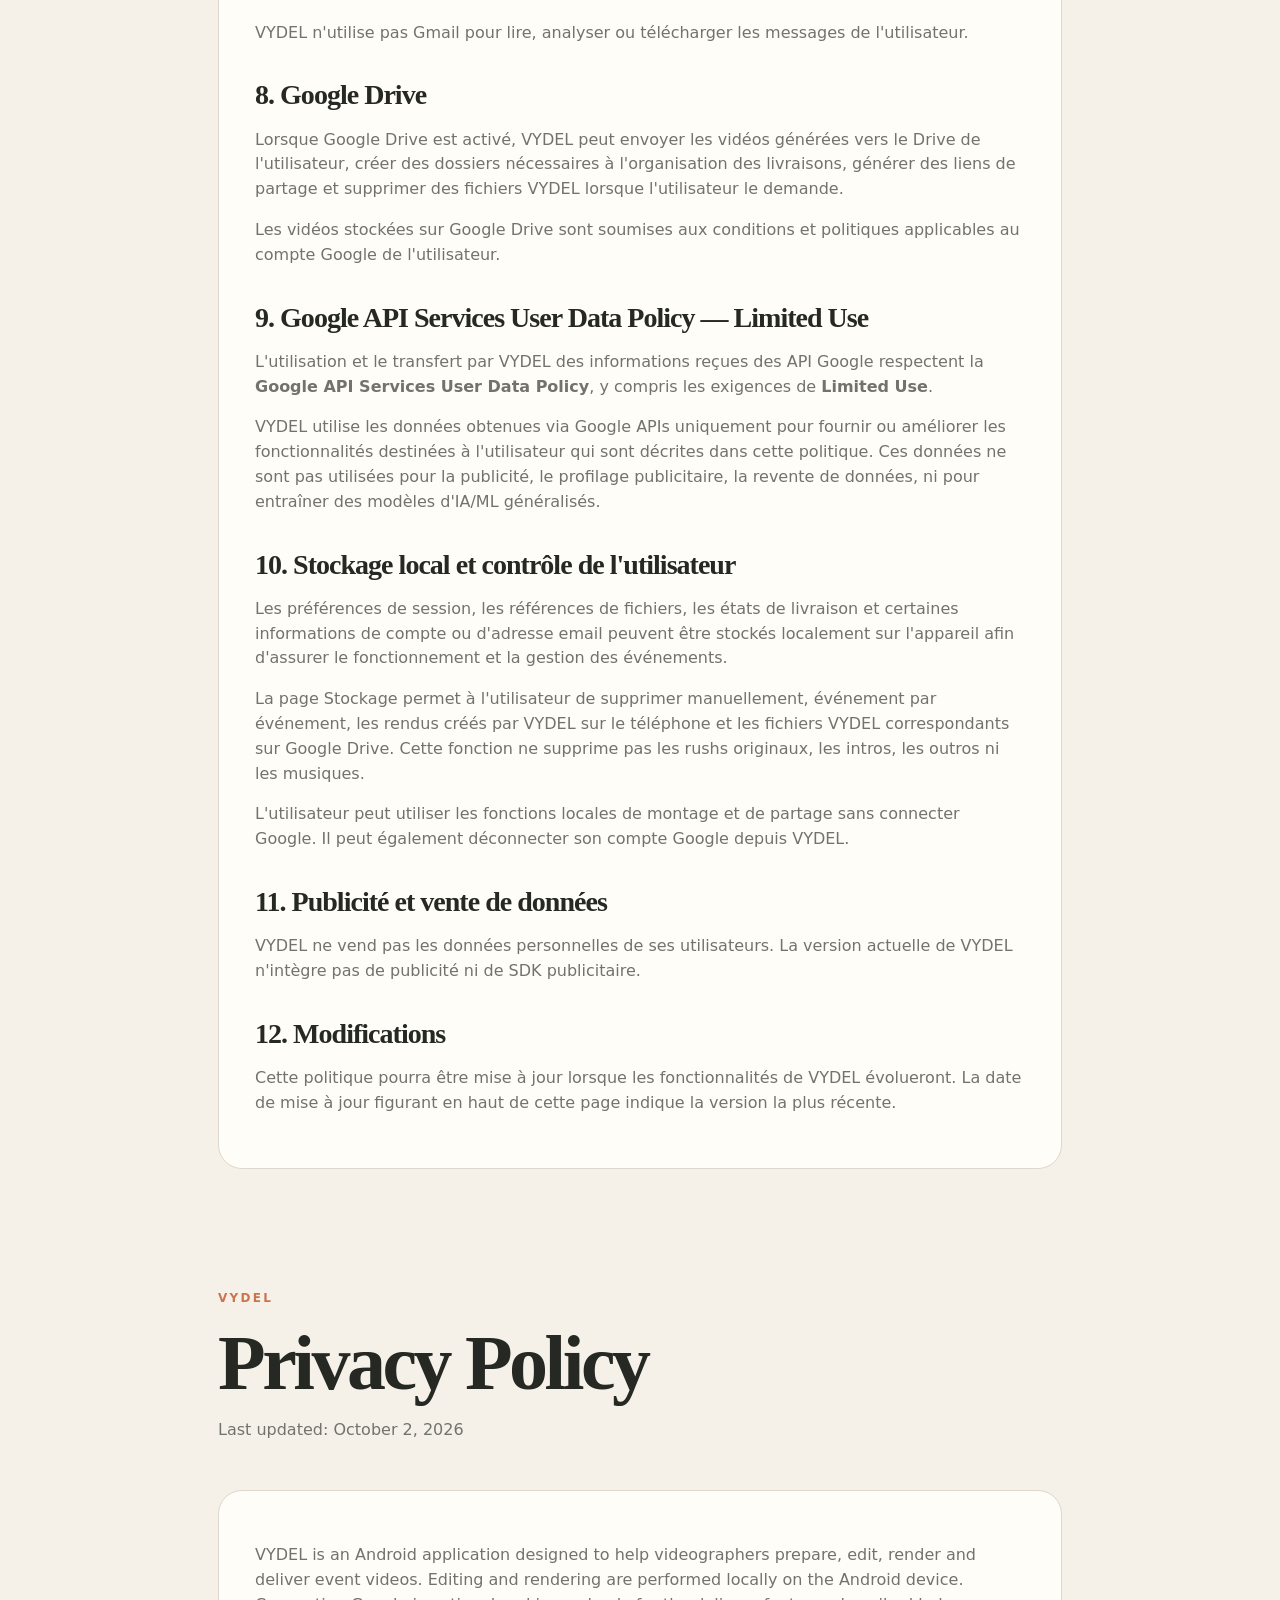
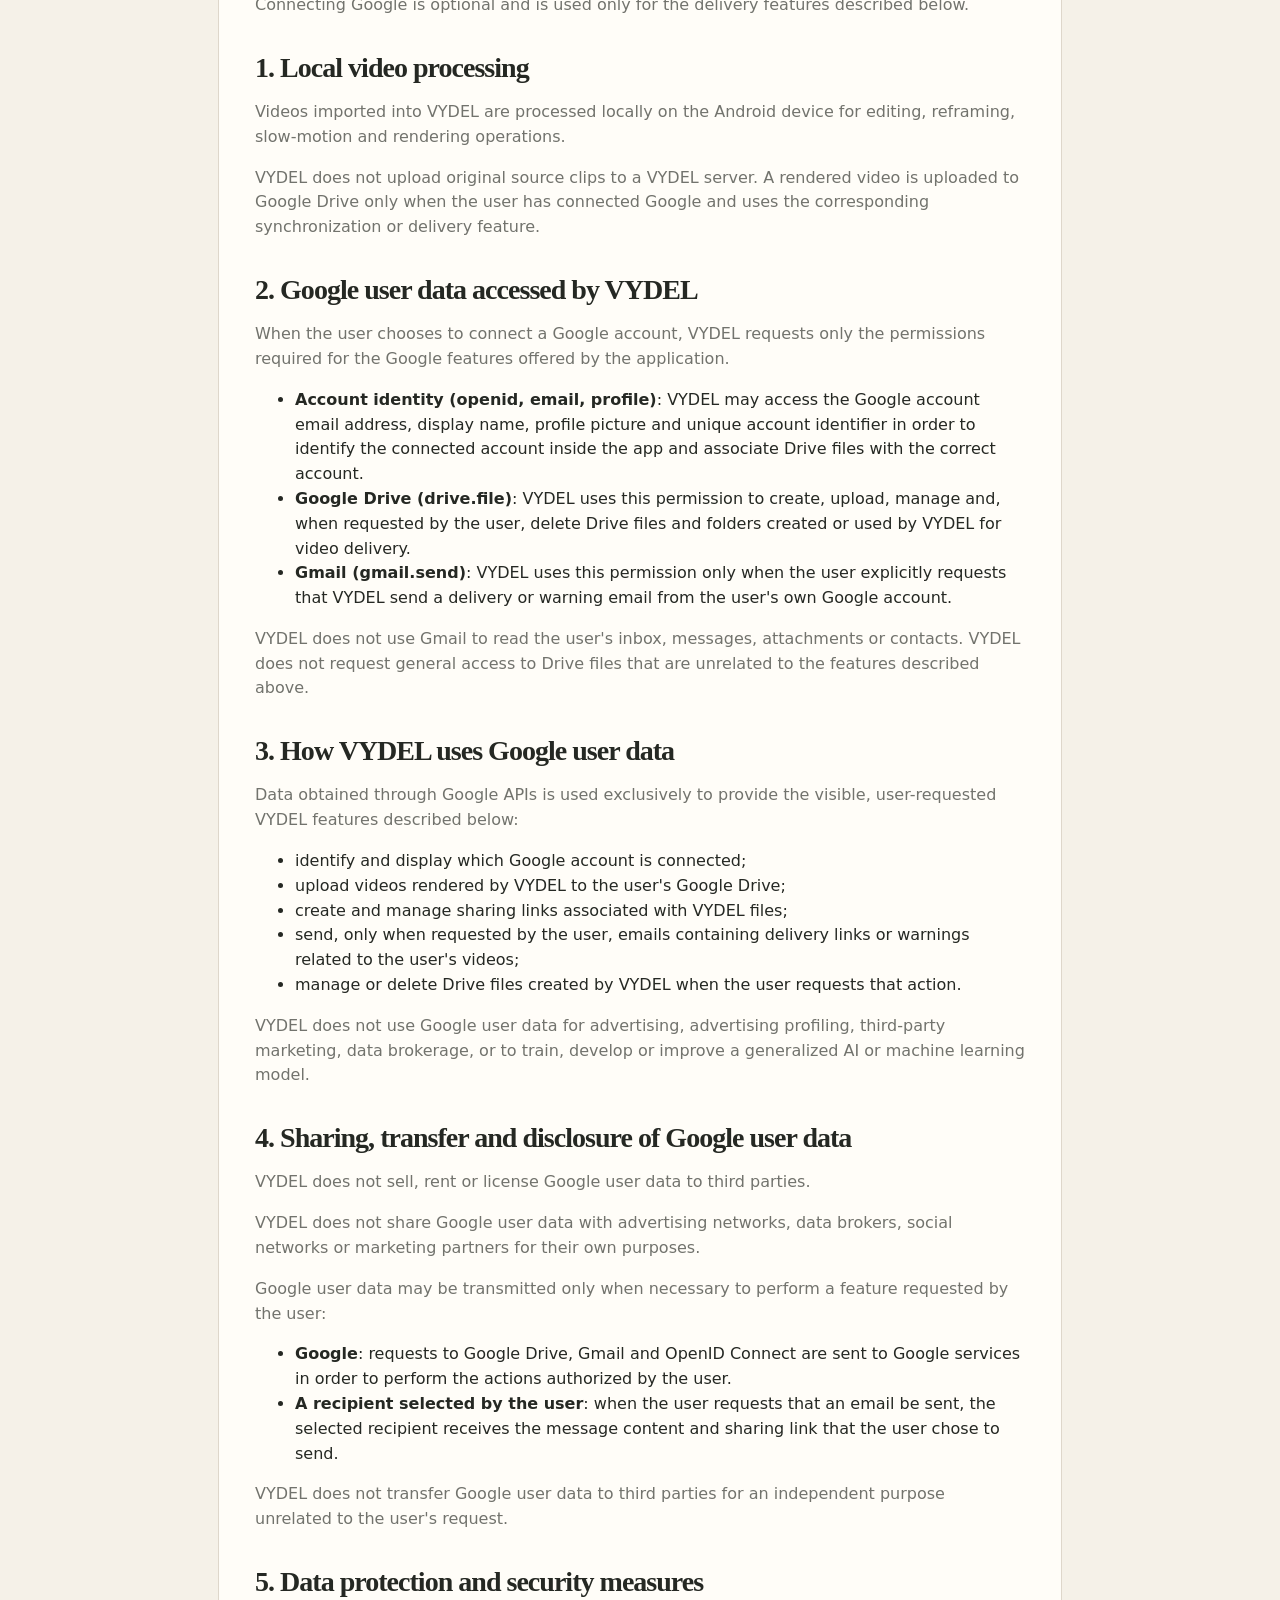
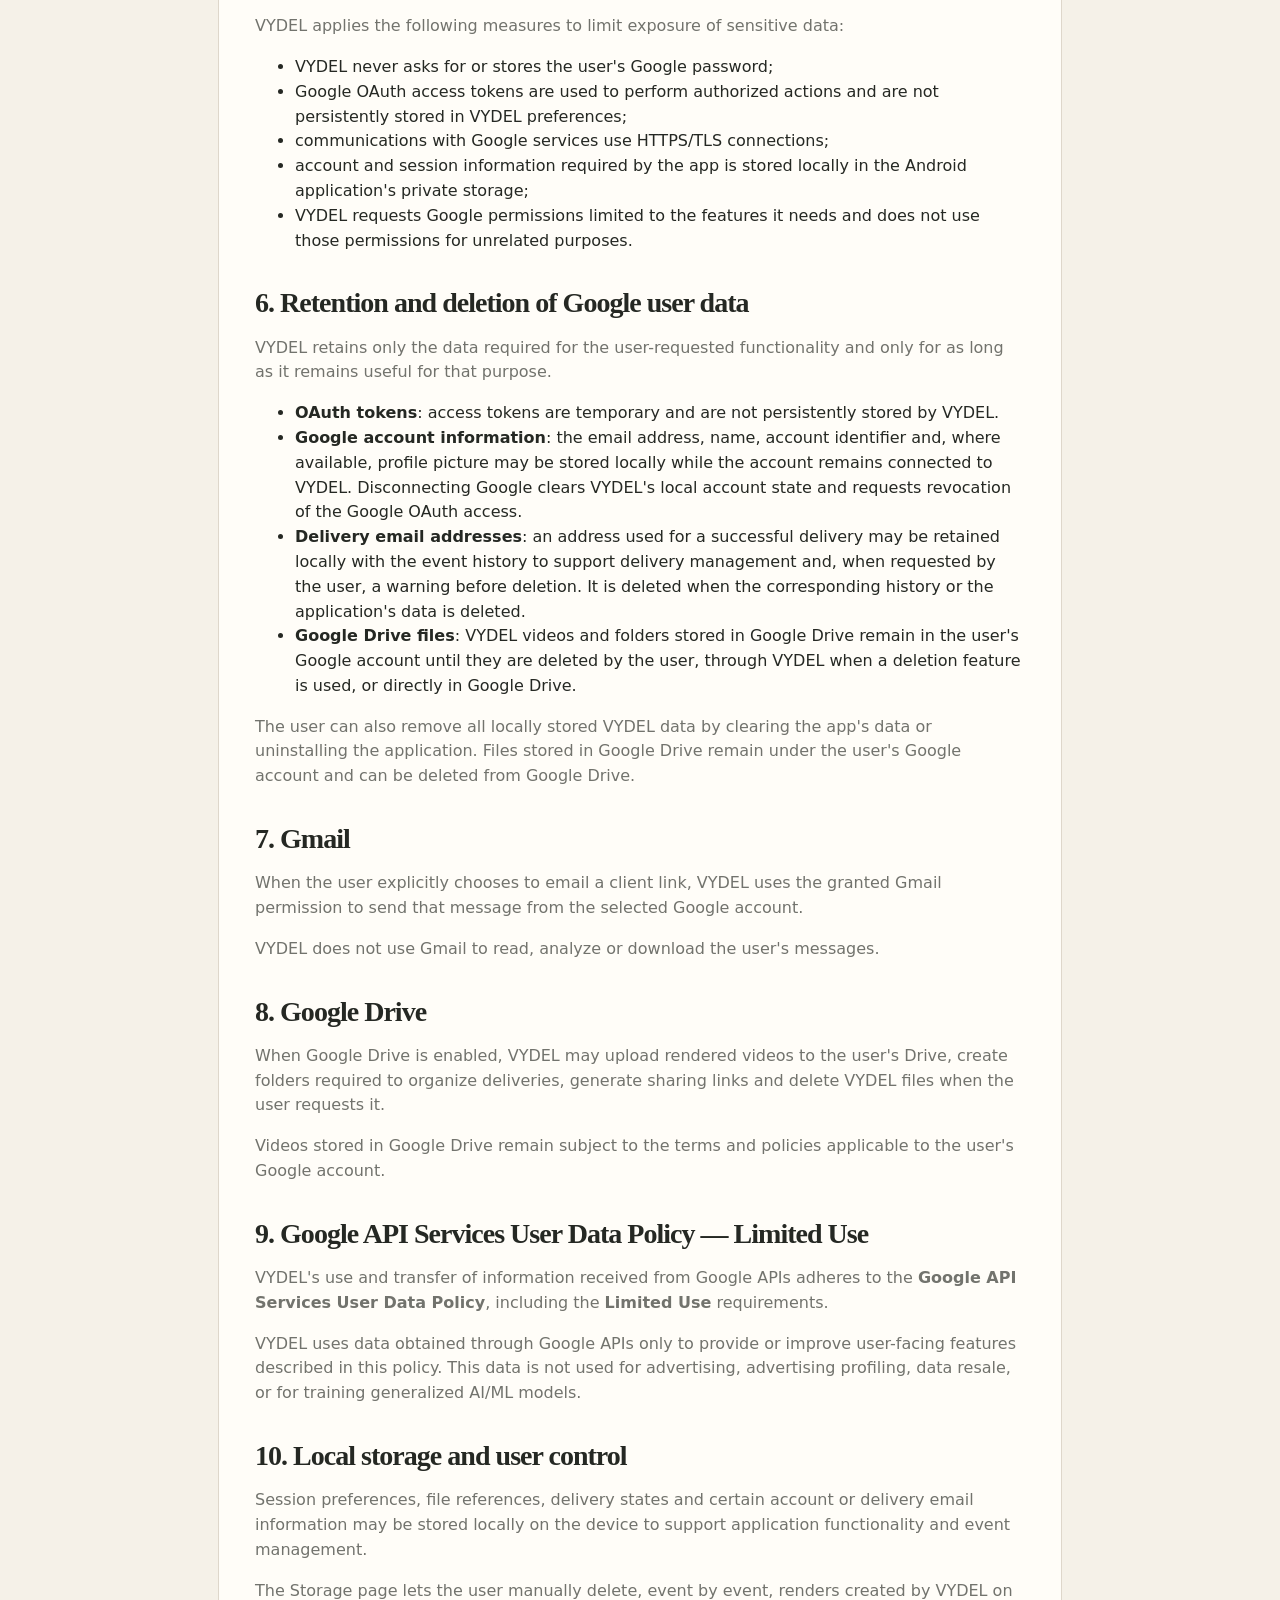
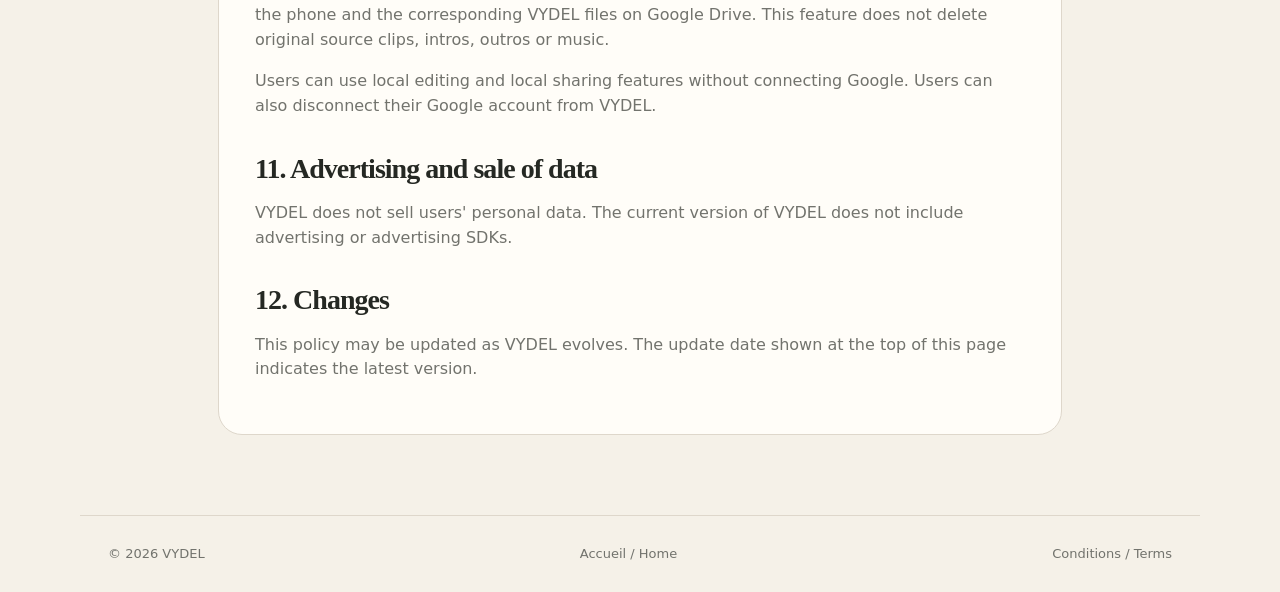
==== commit 8f636b82: "Expand VYDEL privacy policy for Google OAuth verification" ====
--- a/privacy.html
+++ b/privacy.html
@@ -20,78 +20,178 @@
     <section class="legal-head">
       <div class="eyebrow">VYDEL</div>
       <h1>Politique de confidentialité</h1>
-      <p>Dernière mise à jour : 28 septembre 2026</p>
+      <p>Dernière mise à jour : 2 octobre 2026</p>
     </section>
 
     <section class="legal-card">
-      <p>VYDEL est une application Android destinée à aider les vidéastes à préparer, monter et livrer des vidéos événementielles.</p>
+      <p>VYDEL est une application Android destinée à aider les vidéastes à préparer, monter, générer et livrer des vidéos événementielles. Le montage et le rendu sont réalisés localement sur l'appareil Android. La connexion à Google est facultative et sert uniquement aux fonctions de livraison décrites ci-dessous.</p>
 
-      <h2>Traitement local des vidéos</h2>
-      <p>Les vidéos importées dans VYDEL sont traitées localement sur l'appareil Android pour les opérations de montage et de génération.</p>
+      <h2>1. Traitement local des vidéos</h2>
+      <p>Les vidéos importées dans VYDEL sont traitées localement sur l'appareil Android pour les opérations de montage, de recadrage, de ralenti et de génération.</p>
+      <p>VYDEL n'envoie pas les rushs originaux vers un serveur VYDEL. Une vidéo générée n'est envoyée vers Google Drive que lorsque l'utilisateur a connecté Google et utilise la fonction de synchronisation/livraison correspondante.</p>
 
-      <h2>Google Drive</h2>
-      <p>La connexion Google est facultative. Lorsque l'utilisateur active Google Drive, VYDEL utilise l'autorisation accordée pour envoyer les vidéos générées vers le Google Drive de l'utilisateur et créer un lien de partage pour ces fichiers.</p>
-      <p>VYDEL ne demande ni ne stocke le mot de passe Google de l'utilisateur. L'authentification et les jetons d'accès sont gérés par les composants d'autorisation Google présents sur l'appareil.</p>
+      <h2>2. Données utilisateur Google auxquelles VYDEL accède</h2>
+      <p>Lorsque l'utilisateur choisit de connecter son compte Google, VYDEL demande uniquement les autorisations nécessaires aux fonctions Google proposées par l'application.</p>
+      <ul>
+        <li><strong>Identité du compte (openid, email, profile)</strong> : VYDEL peut récupérer l'adresse email, le nom d'affichage, la photo de profil et l'identifiant unique du compte Google afin d'identifier le compte connecté dans l'application et d'associer correctement les fichiers Drive à ce compte.</li>
+        <li><strong>Google Drive (drive.file)</strong> : VYDEL utilise cette autorisation pour créer, envoyer, gérer et, à la demande de l'utilisateur, supprimer les fichiers et dossiers Drive créés ou utilisés par VYDEL pour la livraison des vidéos.</li>
+        <li><strong>Gmail (gmail.send)</strong> : VYDEL utilise cette autorisation uniquement lorsque l'utilisateur demande explicitement l'envoi d'un email de livraison ou d'avertissement depuis son propre compte Google.</li>
+      </ul>
+      <p>VYDEL n'utilise pas Gmail pour lire la boîte de réception, les messages, les pièces jointes ou les contacts de l'utilisateur. VYDEL ne demande pas un accès général aux fichiers Drive qui ne sont pas nécessaires aux fonctions décrites ci-dessus.</p>
 
-      <h2>Gmail</h2>
-      <p>Lorsque l'utilisateur choisit explicitement d'envoyer un lien client par email, VYDEL peut utiliser l'autorisation Gmail accordée pour envoyer ce message depuis le compte Google sélectionné.</p>
-      <p>L'adresse email utilisée pour une livraison réussie peut être mémorisée localement dans l'historique de l'événement afin de permettre, à la demande de l'utilisateur, l'envoi ultérieur d'un avertissement avant suppression des fichiers Drive. Aucun avertissement ni aucune suppression n'est déclenché automatiquement.</p>
-      <p>VYDEL n'utilise pas Gmail pour lire les messages de l'utilisateur.</p>
+      <h2>3. Utilisation des données utilisateur Google</h2>
+      <p>Les données obtenues via Google APIs sont utilisées exclusivement pour fournir les fonctionnalités visibles et demandées par l'utilisateur dans VYDEL :</p>
+      <ul>
+        <li>afficher et mémoriser localement quel compte Google est connecté ;</li>
+        <li>envoyer les vidéos générées par VYDEL vers le Google Drive de l'utilisateur ;</li>
+        <li>créer et gérer les liens de partage associés aux fichiers VYDEL ;</li>
+        <li>envoyer, uniquement sur action de l'utilisateur, des emails contenant les liens de livraison ou des avertissements liés à ses vidéos ;</li>
+        <li>gérer ou supprimer les fichiers Drive créés par VYDEL lorsque l'utilisateur demande cette action.</li>
+      </ul>
+      <p>VYDEL n'utilise pas les données utilisateur Google pour de la publicité, du profilage publicitaire, du marketing tiers, du courtage de données, ni pour entraîner, développer ou améliorer un modèle d'IA ou de machine learning généralisé.</p>
 
-      <h2>Données personnelles</h2>
-      <p>VYDEL ne vend pas les données personnelles de ses utilisateurs.</p>
-      <p>La version actuelle de VYDEL n'intègre pas de publicité ni de SDK publicitaire.</p>
+      <h2>4. Partage, transfert et divulgation des données utilisateur Google</h2>
+      <p>VYDEL ne vend pas, ne loue pas et ne cède pas les données utilisateur Google à des tiers.</p>
+      <p>VYDEL ne partage pas les données utilisateur Google avec des régies publicitaires, des courtiers en données, des réseaux sociaux ou des partenaires marketing pour leurs propres usages.</p>
+      <p>Les données peuvent être transmises uniquement dans les cas nécessaires au fonctionnement demandé par l'utilisateur :</p>
+      <ul>
+        <li><strong>Google</strong> : les appels à Google Drive, Gmail et OpenID Connect transitent par les services Google afin d'exécuter les actions autorisées par l'utilisateur.</li>
+        <li><strong>Destinataire choisi par l'utilisateur</strong> : lorsqu'un utilisateur demande l'envoi d'un email, le destinataire choisi reçoit le contenu du message et le lien de partage que l'utilisateur a décidé d'envoyer.</li>
+      </ul>
+      <p>VYDEL ne transfère pas les données utilisateur Google à des tiers pour un usage indépendant de celui demandé par l'utilisateur.</p>
 
-      <h2>Stockage</h2>
-      <p>Les préférences de session, les références de fichiers, les états de livraison et les adresses email utilisées pour les livraisons peuvent être stockés localement sur l'appareil afin d'assurer le fonctionnement et la gestion des événements.</p>
+      <h2>5. Protection des données et mesures de sécurité</h2>
+      <p>VYDEL applique les mesures suivantes pour limiter l'exposition des données sensibles :</p>
+      <ul>
+        <li>VYDEL ne demande jamais et ne stocke jamais le mot de passe Google de l'utilisateur ;</li>
+        <li>les jetons d'accès OAuth Google sont utilisés pour exécuter les actions autorisées et ne sont pas enregistrés de manière persistante dans les préférences VYDEL ;</li>
+        <li>les communications avec les services Google utilisent des connexions HTTPS/TLS ;</li>
+        <li>les informations de compte et de session nécessaires au fonctionnement sont enregistrées localement dans l'espace privé de l'application Android ;</li>
+        <li>VYDEL demande des autorisations Google limitées aux fonctions nécessaires et ne les utilise pas à d'autres fins.</li>
+      </ul>
+
+      <h2>6. Conservation et suppression des données utilisateur Google</h2>
+      <p>VYDEL conserve uniquement les données nécessaires aussi longtemps qu'elles sont utiles au fonctionnement demandé par l'utilisateur.</p>
+      <ul>
+        <li><strong>Jetons OAuth</strong> : les jetons d'accès sont temporaires et ne sont pas stockés de manière persistante par VYDEL.</li>
+        <li><strong>Informations du compte Google</strong> : l'email, le nom, l'identifiant du compte et éventuellement la photo de profil peuvent être stockés localement tant que le compte reste connecté à VYDEL. La déconnexion du compte efface l'état local du compte dans VYDEL et demande la révocation de l'accès OAuth Google.</li>
+        <li><strong>Adresses email de livraison</strong> : une adresse utilisée pour une livraison réussie peut être conservée localement avec l'historique de l'événement afin de permettre la gestion de la livraison et, à la demande de l'utilisateur, l'envoi d'un avertissement avant suppression. Elle est supprimée lorsque l'historique correspondant ou les données de l'application sont supprimés.</li>
+        <li><strong>Fichiers Google Drive</strong> : les vidéos et dossiers VYDEL présents sur Google Drive restent dans le compte Google de l'utilisateur jusqu'à ce qu'ils soient supprimés par l'utilisateur, via VYDEL lorsqu'une fonction de suppression est utilisée, ou directement depuis Google Drive.</li>
+      </ul>
+      <p>L'utilisateur peut également supprimer toutes les données locales de VYDEL en effaçant les données de l'application ou en désinstallant l'application. Les fichiers présents sur Google Drive restent sous le contrôle du compte Google de l'utilisateur et peuvent être supprimés depuis Google Drive.</p>
+
+      <h2>7. Gmail</h2>
+      <p>Lorsque l'utilisateur choisit explicitement d'envoyer un lien client par email, VYDEL utilise l'autorisation Gmail accordée pour envoyer ce message depuis le compte Google sélectionné.</p>
+      <p>VYDEL n'utilise pas Gmail pour lire, analyser ou télécharger les messages de l'utilisateur.</p>
+
+      <h2>8. Google Drive</h2>
+      <p>Lorsque Google Drive est activé, VYDEL peut envoyer les vidéos générées vers le Drive de l'utilisateur, créer des dossiers nécessaires à l'organisation des livraisons, générer des liens de partage et supprimer des fichiers VYDEL lorsque l'utilisateur le demande.</p>
+      <p>Les vidéos stockées sur Google Drive sont soumises aux conditions et politiques applicables au compte Google de l'utilisateur.</p>
+
+      <h2>9. Google API Services User Data Policy — Limited Use</h2>
+      <p>L'utilisation et le transfert par VYDEL des informations reçues des API Google respectent la <strong>Google API Services User Data Policy</strong>, y compris les exigences de <strong>Limited Use</strong>.</p>
+      <p>VYDEL utilise les données obtenues via Google APIs uniquement pour fournir ou améliorer les fonctionnalités destinées à l'utilisateur qui sont décrites dans cette politique. Ces données ne sont pas utilisées pour la publicité, le profilage publicitaire, la revente de données, ni pour entraîner des modèles d'IA/ML généralisés.</p>
+
+      <h2>10. Stockage local et contrôle de l'utilisateur</h2>
+      <p>Les préférences de session, les références de fichiers, les états de livraison et certaines informations de compte ou d'adresse email peuvent être stockés localement sur l'appareil afin d'assurer le fonctionnement et la gestion des événements.</p>
       <p>La page Stockage permet à l'utilisateur de supprimer manuellement, événement par événement, les rendus créés par VYDEL sur le téléphone et les fichiers VYDEL correspondants sur Google Drive. Cette fonction ne supprime pas les rushs originaux, les intros, les outros ni les musiques.</p>
-      <p>Les vidéos envoyées sur Google Drive sont stockées dans le compte Google de l'utilisateur conformément aux conditions et politiques de Google.</p>
-
-      <h2>Contrôle de l'utilisateur</h2>
       <p>L'utilisateur peut utiliser les fonctions locales de montage et de partage sans connecter Google. Il peut également déconnecter son compte Google depuis VYDEL.</p>
 
-      <h2>Modifications</h2>
-      <p>Cette politique pourra être mise à jour lorsque les fonctionnalités de VYDEL évolueront. La date de mise à jour figurant en haut de cette page indiquera la version la plus récente.</p>
+      <h2>11. Publicité et vente de données</h2>
+      <p>VYDEL ne vend pas les données personnelles de ses utilisateurs. La version actuelle de VYDEL n'intègre pas de publicité ni de SDK publicitaire.</p>
+
+      <h2>12. Modifications</h2>
+      <p>Cette politique pourra être mise à jour lorsque les fonctionnalités de VYDEL évolueront. La date de mise à jour figurant en haut de cette page indique la version la plus récente.</p>
     </section>
 
     <section id="english" class="legal-head english-head">
       <div class="eyebrow">VYDEL</div>
       <h1>Privacy Policy</h1>
-      <p>Last updated: September 28, 2026</p>
+      <p>Last updated: October 2, 2026</p>
     </section>
 
     <section class="legal-card">
-      <p>VYDEL is an Android application designed to help videographers prepare, edit and deliver event videos.</p>
+      <p>VYDEL is an Android application designed to help videographers prepare, edit, render and deliver event videos. Editing and rendering are performed locally on the Android device. Connecting Google is optional and is used only for the delivery features described below.</p>
 
-      <h2>Local video processing</h2>
-      <p>Videos imported into VYDEL are processed locally on the Android device for editing and rendering operations.</p>
+      <h2>1. Local video processing</h2>
+      <p>Videos imported into VYDEL are processed locally on the Android device for editing, reframing, slow-motion and rendering operations.</p>
+      <p>VYDEL does not upload original source clips to a VYDEL server. A rendered video is uploaded to Google Drive only when the user has connected Google and uses the corresponding synchronization or delivery feature.</p>
 
-      <h2>Google Drive</h2>
-      <p>Connecting a Google account is optional. When the user enables Google Drive, VYDEL uses the permission granted by the user to upload rendered videos to the user's Google Drive and create sharing links for those files.</p>
-      <p>VYDEL does not ask for or store the user's Google password. Authentication and access tokens are handled by Google's authorization components on the device.</p>
+      <h2>2. Google user data accessed by VYDEL</h2>
+      <p>When the user chooses to connect a Google account, VYDEL requests only the permissions required for the Google features offered by the application.</p>
+      <ul>
+        <li><strong>Account identity (openid, email, profile)</strong>: VYDEL may access the Google account email address, display name, profile picture and unique account identifier in order to identify the connected account inside the app and associate Drive files with the correct account.</li>
+        <li><strong>Google Drive (drive.file)</strong>: VYDEL uses this permission to create, upload, manage and, when requested by the user, delete Drive files and folders created or used by VYDEL for video delivery.</li>
+        <li><strong>Gmail (gmail.send)</strong>: VYDEL uses this permission only when the user explicitly requests that VYDEL send a delivery or warning email from the user's own Google account.</li>
+      </ul>
+      <p>VYDEL does not use Gmail to read the user's inbox, messages, attachments or contacts. VYDEL does not request general access to Drive files that are unrelated to the features described above.</p>
 
-      <h2>Gmail</h2>
-      <p>When the user explicitly chooses to email a client link, VYDEL may use the granted Gmail permission to send that message from the selected Google account.</p>
-      <p>An email address used for a successful delivery may be stored locally in the event history so that, at the user's request, VYDEL can later send a warning before Drive files are deleted. No warning or deletion is triggered automatically.</p>
-      <p>VYDEL does not use Gmail to read the user's messages.</p>
+      <h2>3. How VYDEL uses Google user data</h2>
+      <p>Data obtained through Google APIs is used exclusively to provide the visible, user-requested VYDEL features described below:</p>
+      <ul>
+        <li>identify and display which Google account is connected;</li>
+        <li>upload videos rendered by VYDEL to the user's Google Drive;</li>
+        <li>create and manage sharing links associated with VYDEL files;</li>
+        <li>send, only when requested by the user, emails containing delivery links or warnings related to the user's videos;</li>
+        <li>manage or delete Drive files created by VYDEL when the user requests that action.</li>
+      </ul>
+      <p>VYDEL does not use Google user data for advertising, advertising profiling, third-party marketing, data brokerage, or to train, develop or improve a generalized AI or machine learning model.</p>
 
-      <h2>Personal data</h2>
-      <p>VYDEL does not sell users' personal data.</p>
-      <p>The current version of VYDEL does not include advertising or advertising SDKs.</p>
+      <h2>4. Sharing, transfer and disclosure of Google user data</h2>
+      <p>VYDEL does not sell, rent or license Google user data to third parties.</p>
+      <p>VYDEL does not share Google user data with advertising networks, data brokers, social networks or marketing partners for their own purposes.</p>
+      <p>Google user data may be transmitted only when necessary to perform a feature requested by the user:</p>
+      <ul>
+        <li><strong>Google</strong>: requests to Google Drive, Gmail and OpenID Connect are sent to Google services in order to perform the actions authorized by the user.</li>
+        <li><strong>A recipient selected by the user</strong>: when the user requests that an email be sent, the selected recipient receives the message content and sharing link that the user chose to send.</li>
+      </ul>
+      <p>VYDEL does not transfer Google user data to third parties for an independent purpose unrelated to the user's request.</p>
 
-      <h2>Storage</h2>
-      <p>Session preferences, file references, delivery states and email addresses used for deliveries may be stored locally on the device to support event management.</p>
-      <p>The Storage page lets the user manually delete, event by event, renders created by VYDEL on the phone and the corresponding VYDEL files on Google Drive. This feature does not delete original clips, intros, outros or music.</p>
-      <p>Videos uploaded to Google Drive are stored in the user's Google account under Google's applicable terms and policies.</p>
+      <h2>5. Data protection and security measures</h2>
+      <p>VYDEL applies the following measures to limit exposure of sensitive data:</p>
+      <ul>
+        <li>VYDEL never asks for or stores the user's Google password;</li>
+        <li>Google OAuth access tokens are used to perform authorized actions and are not persistently stored in VYDEL preferences;</li>
+        <li>communications with Google services use HTTPS/TLS connections;</li>
+        <li>account and session information required by the app is stored locally in the Android application's private storage;</li>
+        <li>VYDEL requests Google permissions limited to the features it needs and does not use those permissions for unrelated purposes.</li>
+      </ul>
 
-      <h2>User control</h2>
+      <h2>6. Retention and deletion of Google user data</h2>
+      <p>VYDEL retains only the data required for the user-requested functionality and only for as long as it remains useful for that purpose.</p>
+      <ul>
+        <li><strong>OAuth tokens</strong>: access tokens are temporary and are not persistently stored by VYDEL.</li>
+        <li><strong>Google account information</strong>: the email address, name, account identifier and, where available, profile picture may be stored locally while the account remains connected to VYDEL. Disconnecting Google clears VYDEL's local account state and requests revocation of the Google OAuth access.</li>
+        <li><strong>Delivery email addresses</strong>: an address used for a successful delivery may be retained locally with the event history to support delivery management and, when requested by the user, a warning before deletion. It is deleted when the corresponding history or the application's data is deleted.</li>
+        <li><strong>Google Drive files</strong>: VYDEL videos and folders stored in Google Drive remain in the user's Google account until they are deleted by the user, through VYDEL when a deletion feature is used, or directly in Google Drive.</li>
+      </ul>
+      <p>The user can also remove all locally stored VYDEL data by clearing the app's data or uninstalling the application. Files stored in Google Drive remain under the user's Google account and can be deleted from Google Drive.</p>
+
+      <h2>7. Gmail</h2>
+      <p>When the user explicitly chooses to email a client link, VYDEL uses the granted Gmail permission to send that message from the selected Google account.</p>
+      <p>VYDEL does not use Gmail to read, analyze or download the user's messages.</p>
+
+      <h2>8. Google Drive</h2>
+      <p>When Google Drive is enabled, VYDEL may upload rendered videos to the user's Drive, create folders required to organize deliveries, generate sharing links and delete VYDEL files when the user requests it.</p>
+      <p>Videos stored in Google Drive remain subject to the terms and policies applicable to the user's Google account.</p>
+
+      <h2>9. Google API Services User Data Policy — Limited Use</h2>
+      <p>VYDEL's use and transfer of information received from Google APIs adheres to the <strong>Google API Services User Data Policy</strong>, including the <strong>Limited Use</strong> requirements.</p>
+      <p>VYDEL uses data obtained through Google APIs only to provide or improve user-facing features described in this policy. This data is not used for advertising, advertising profiling, data resale, or for training generalized AI/ML models.</p>
+
+      <h2>10. Local storage and user control</h2>
+      <p>Session preferences, file references, delivery states and certain account or delivery email information may be stored locally on the device to support application functionality and event management.</p>
+      <p>The Storage page lets the user manually delete, event by event, renders created by VYDEL on the phone and the corresponding VYDEL files on Google Drive. This feature does not delete original source clips, intros, outros or music.</p>
       <p>Users can use local editing and local sharing features without connecting Google. Users can also disconnect their Google account from VYDEL.</p>
 
-      <h2>Changes</h2>
-      <p>This policy may be updated as VYDEL evolves. The update date at the top of this page indicates the latest version.</p>
+      <h2>11. Advertising and sale of data</h2>
+      <p>VYDEL does not sell users' personal data. The current version of VYDEL does not include advertising or advertising SDKs.</p>
+
+      <h2>12. Changes</h2>
+      <p>This policy may be updated as VYDEL evolves. The update date shown at the top of this page indicates the latest version.</p>
     </section>
   </main>
 
   <footer><span>© 2026 VYDEL</span><a href="./">Accueil / Home</a><a href="terms.html">Conditions / Terms</a></footer>
 </body>
-</html>+</html>
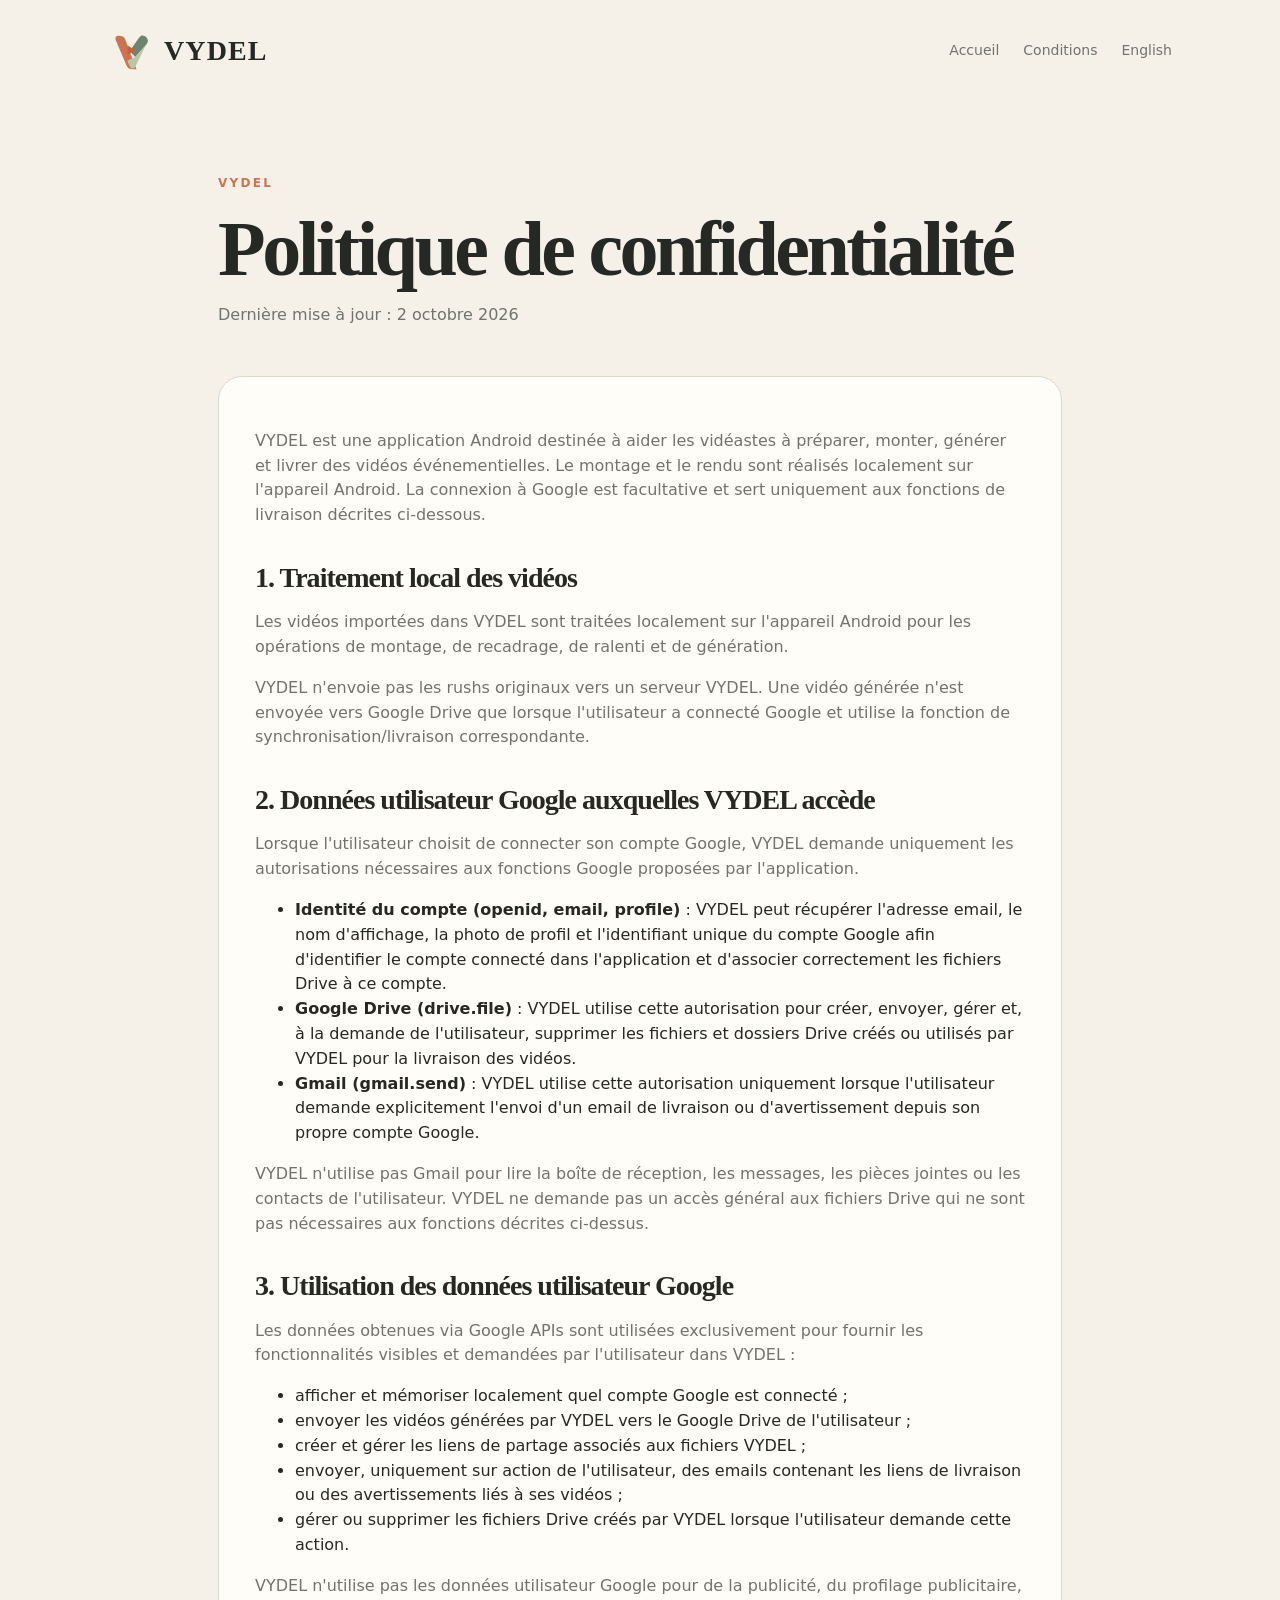
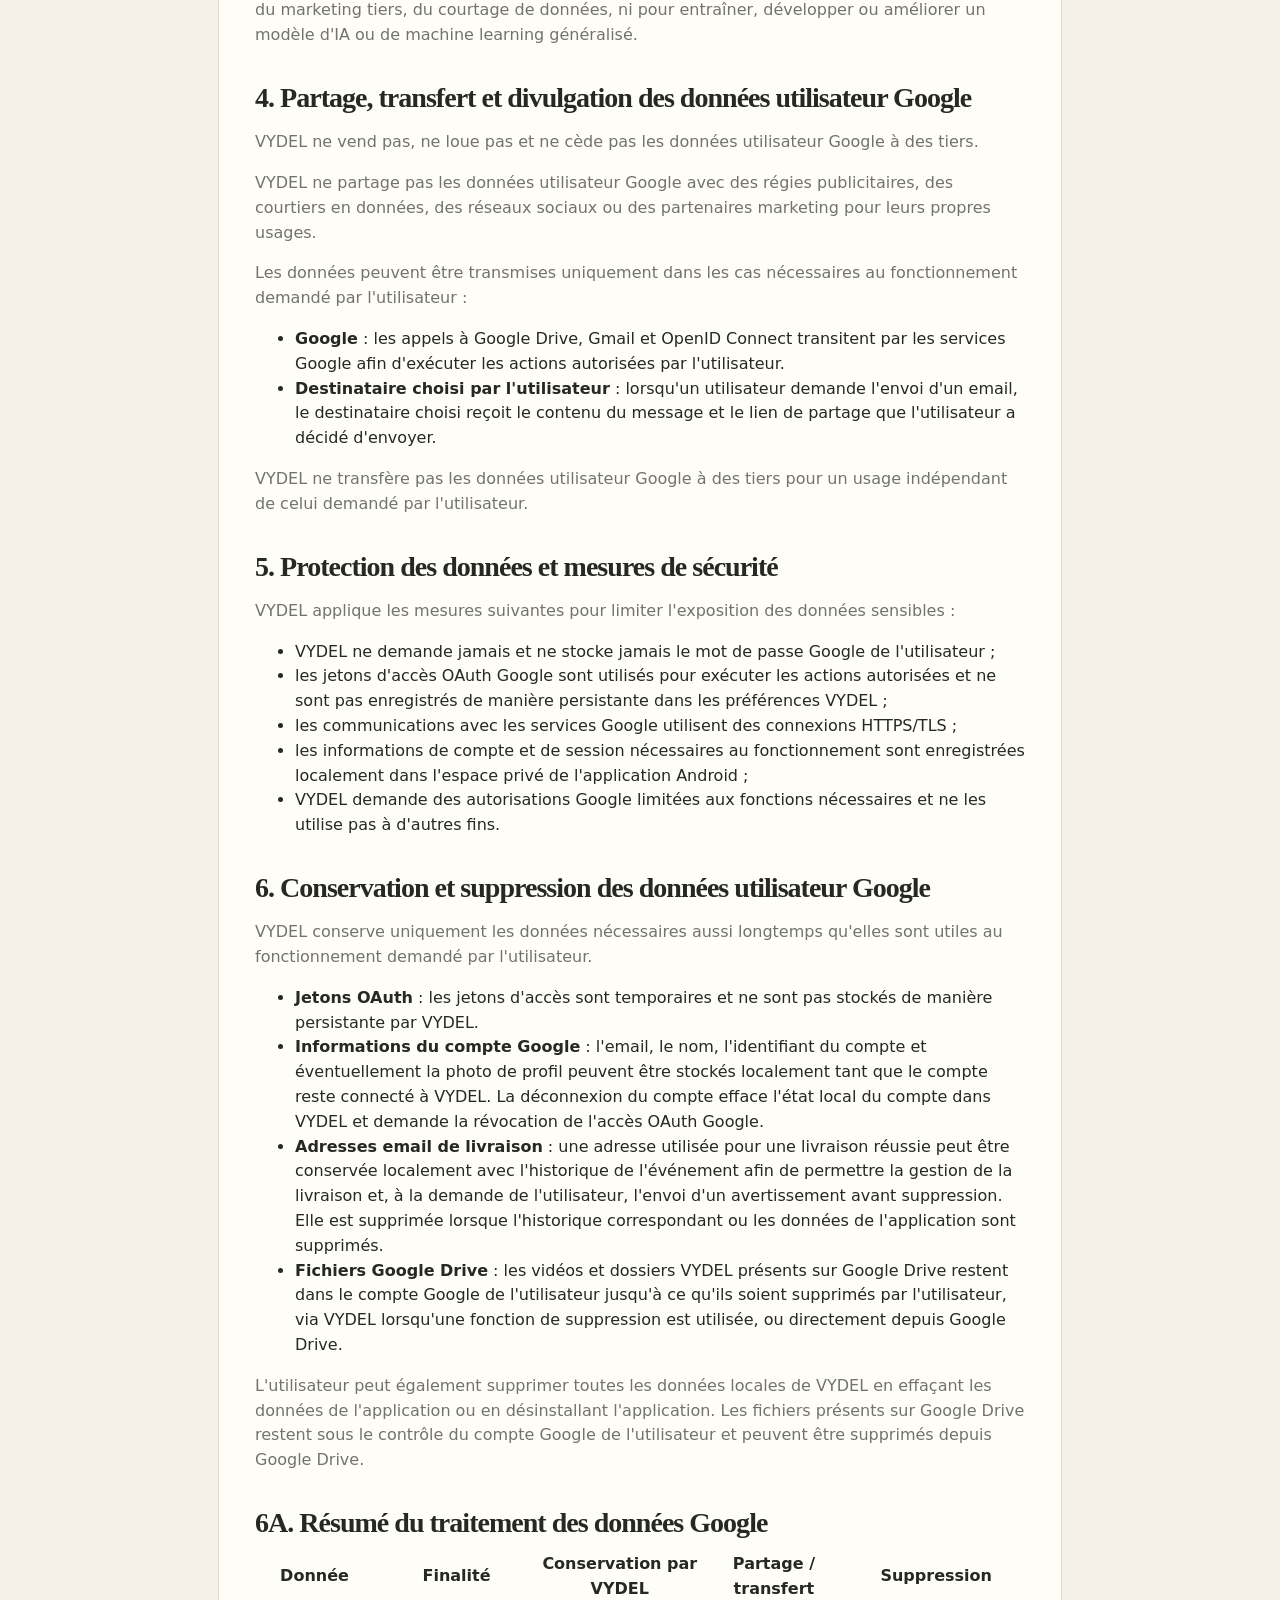
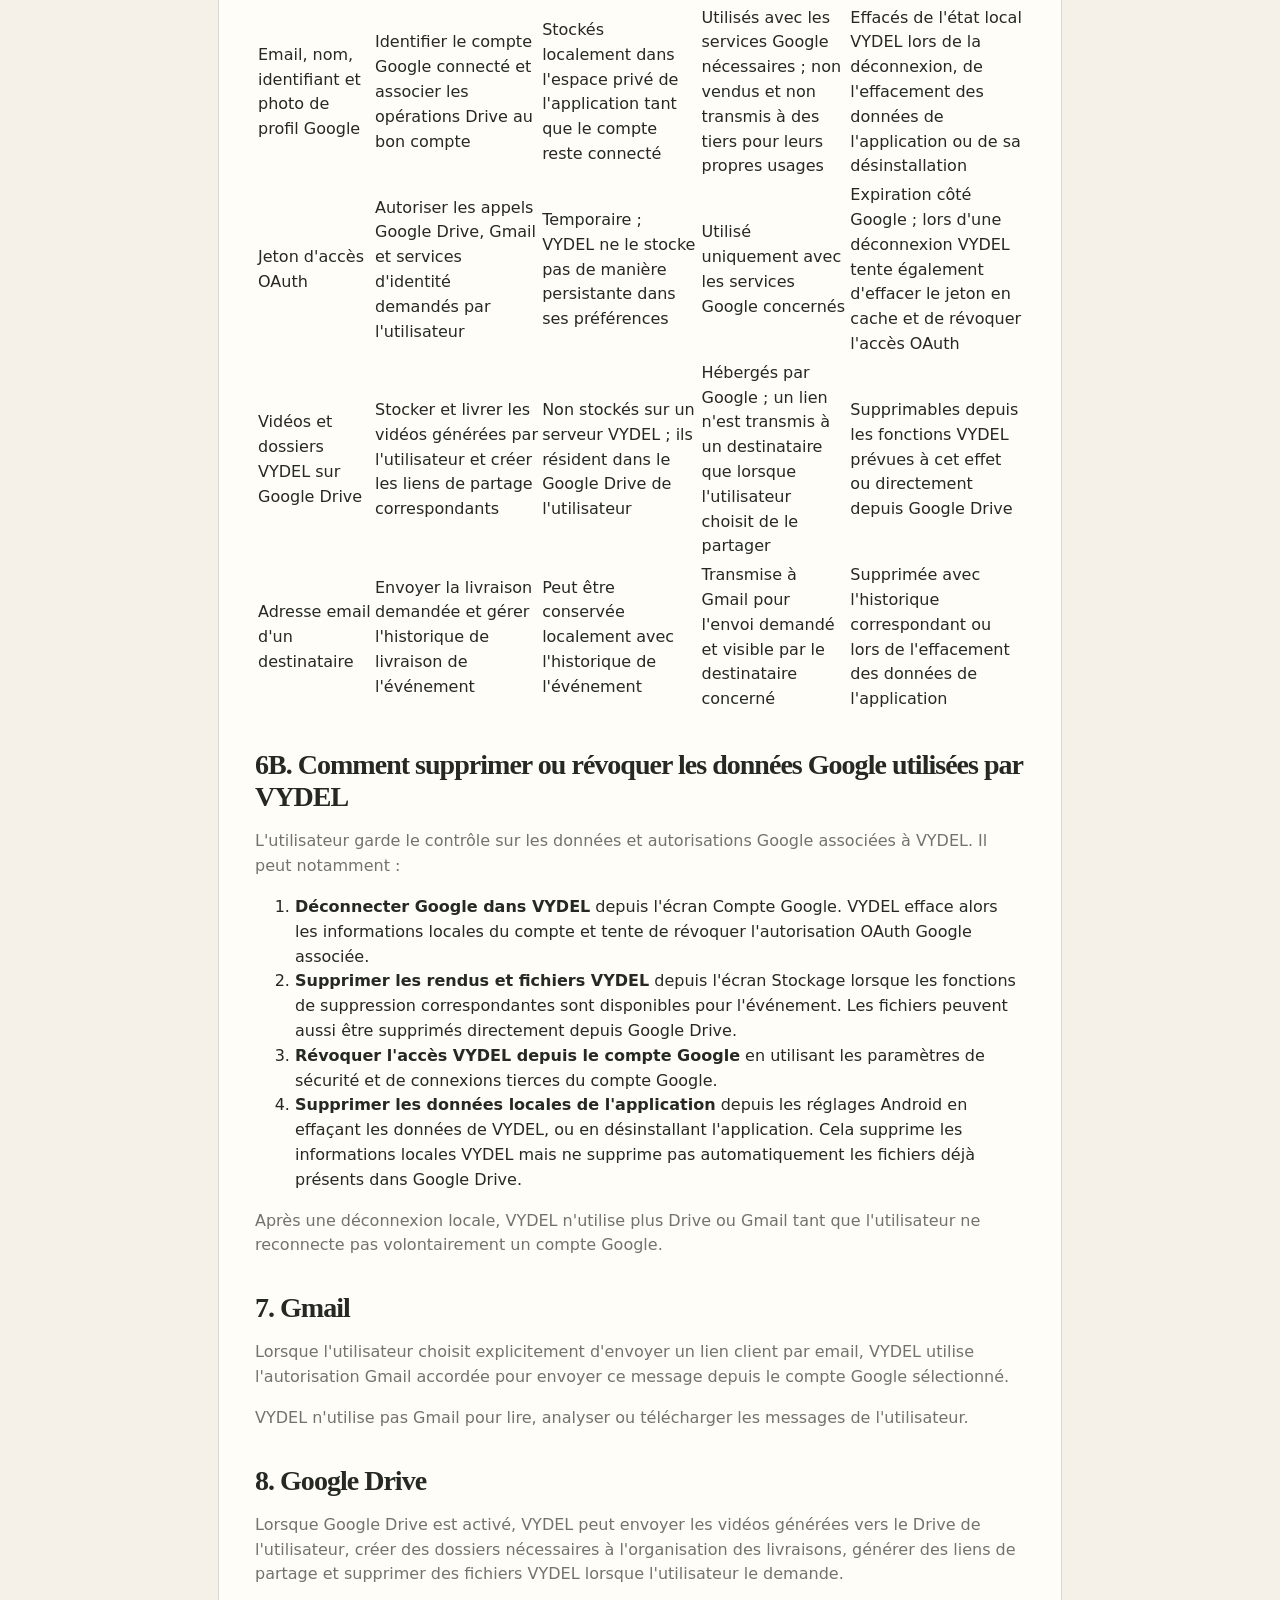
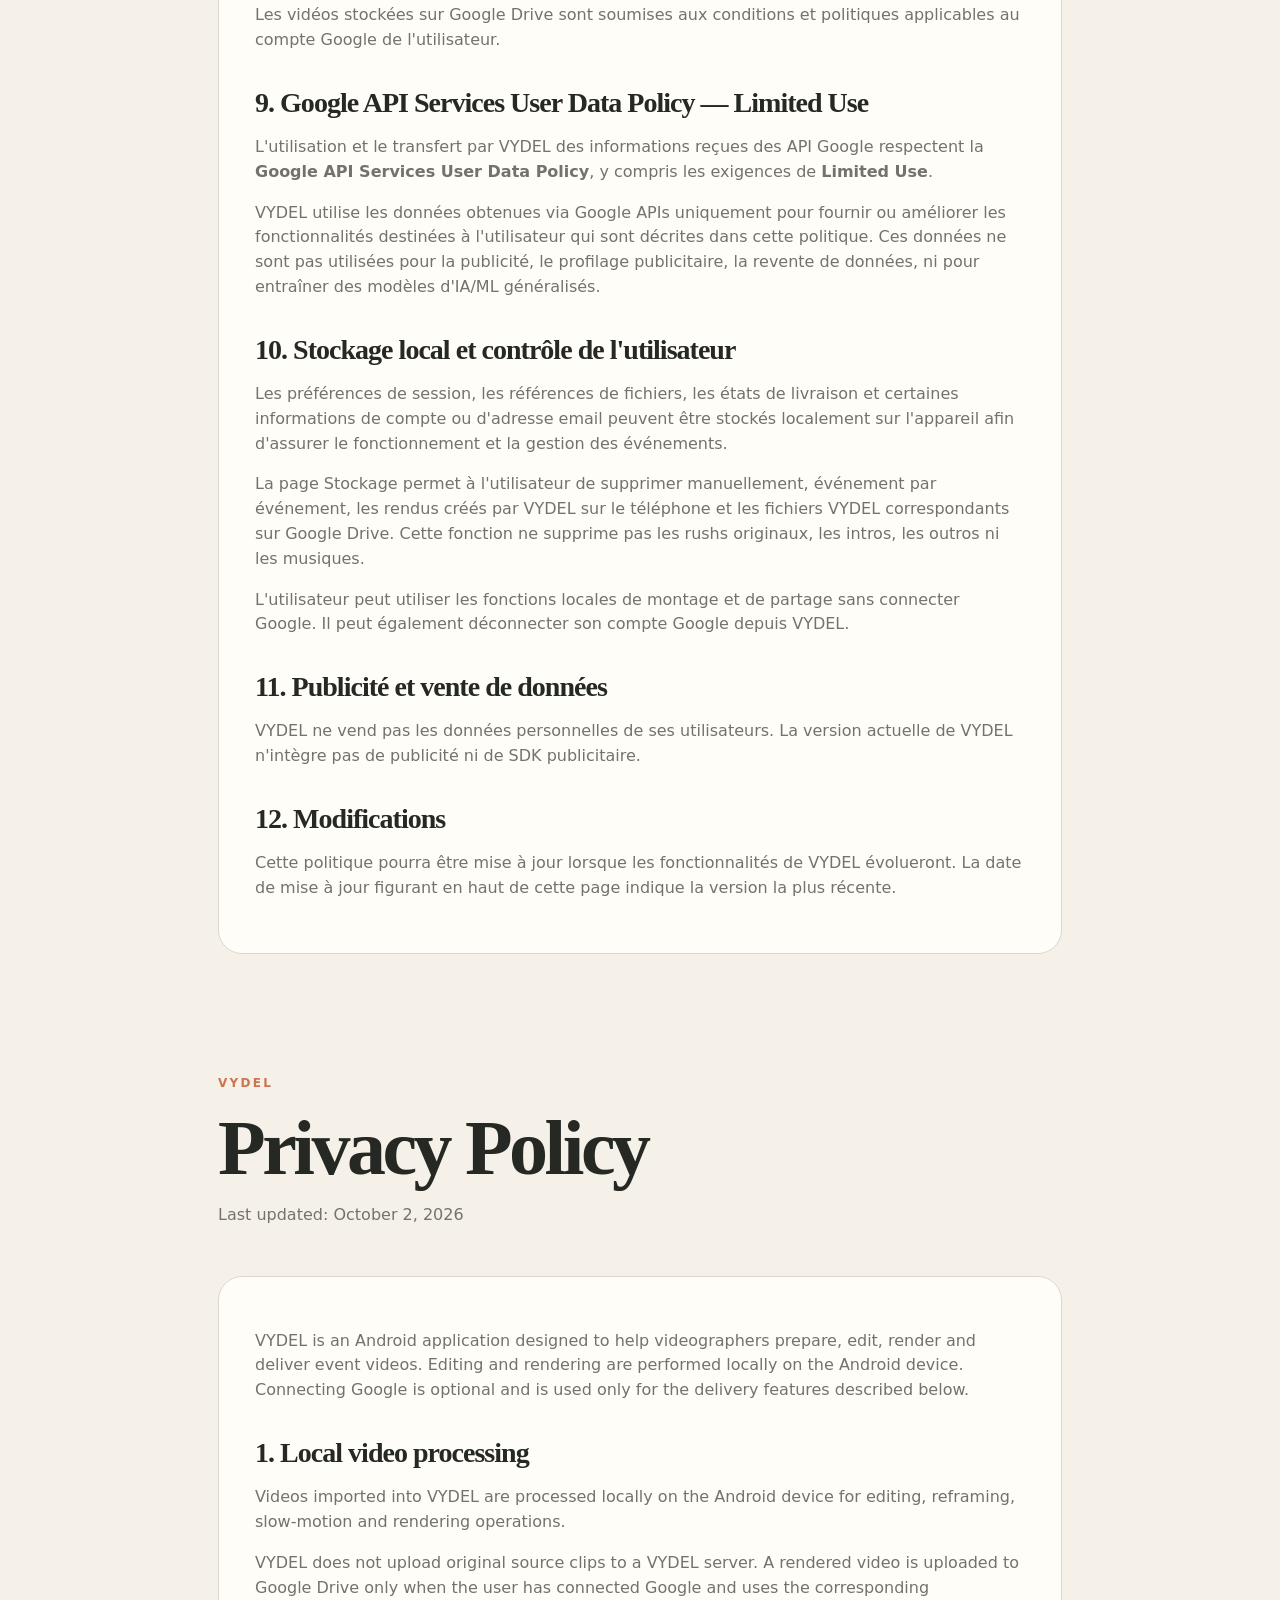
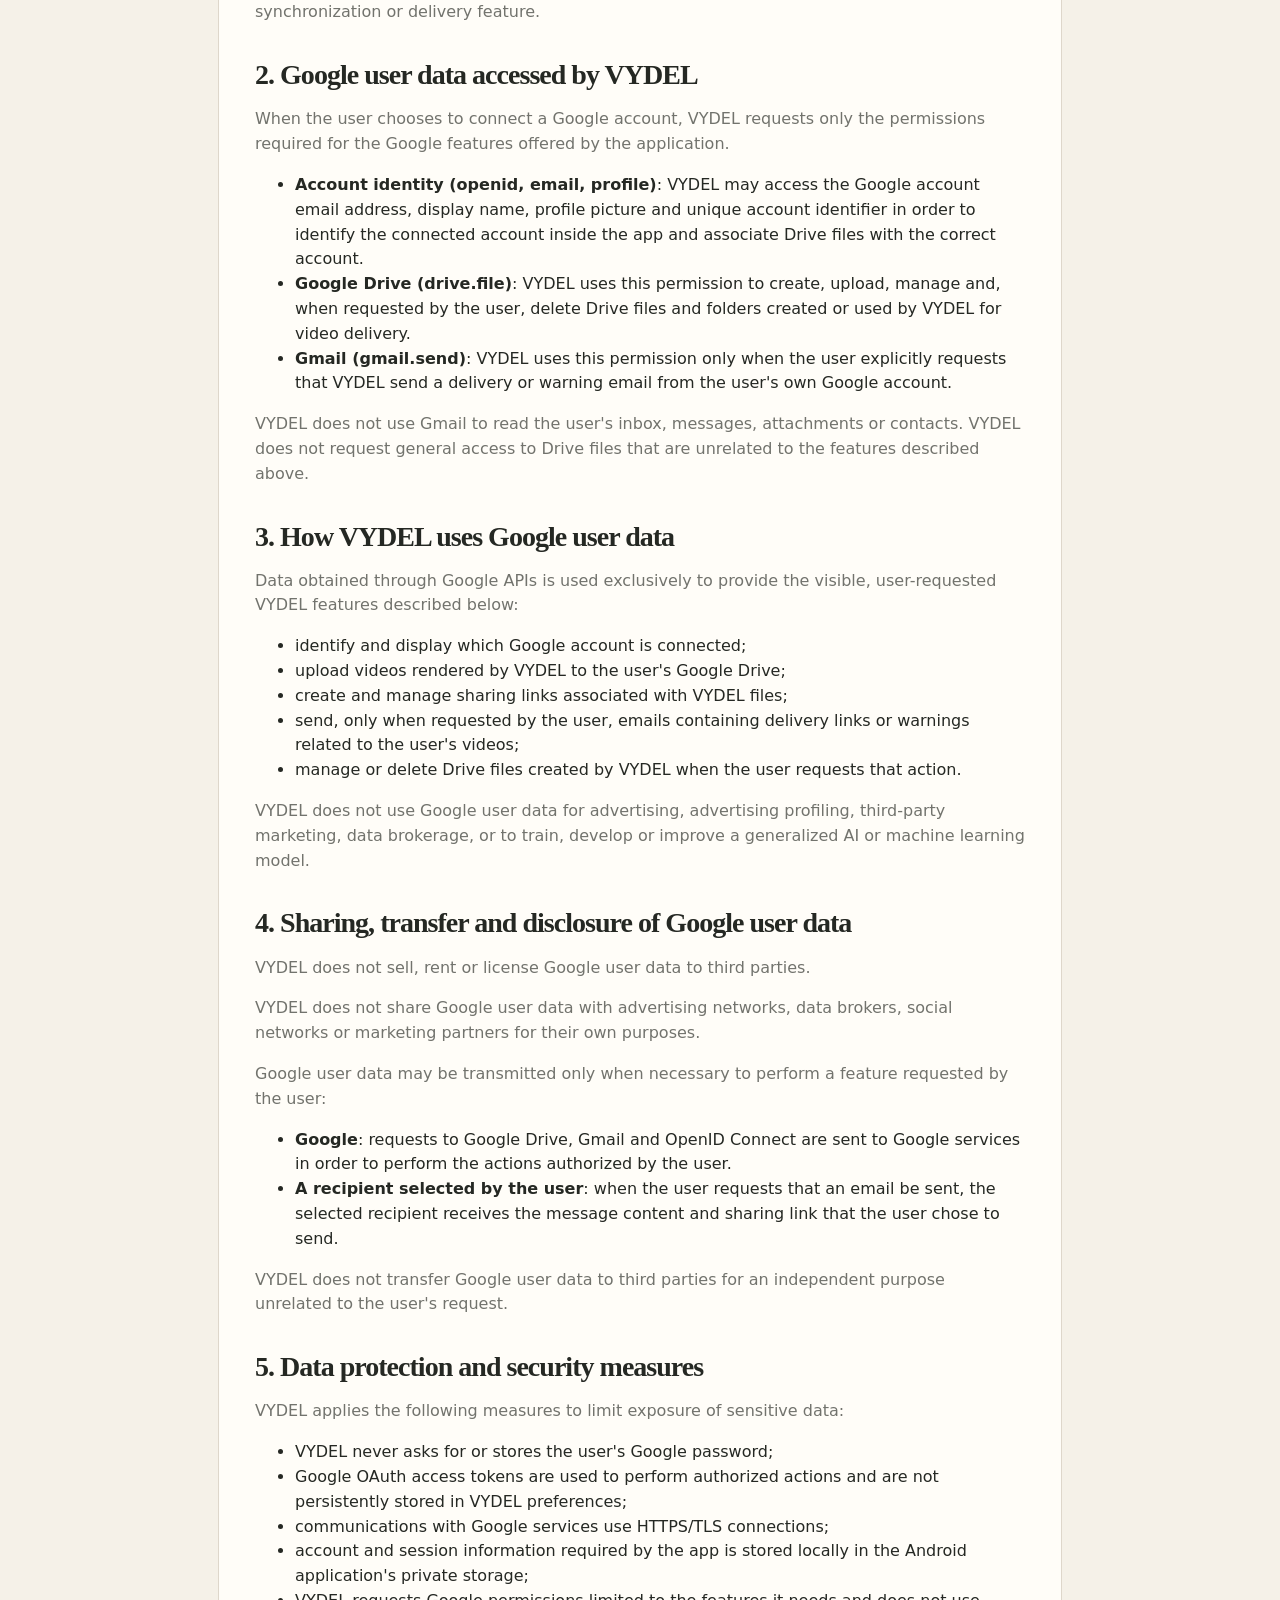
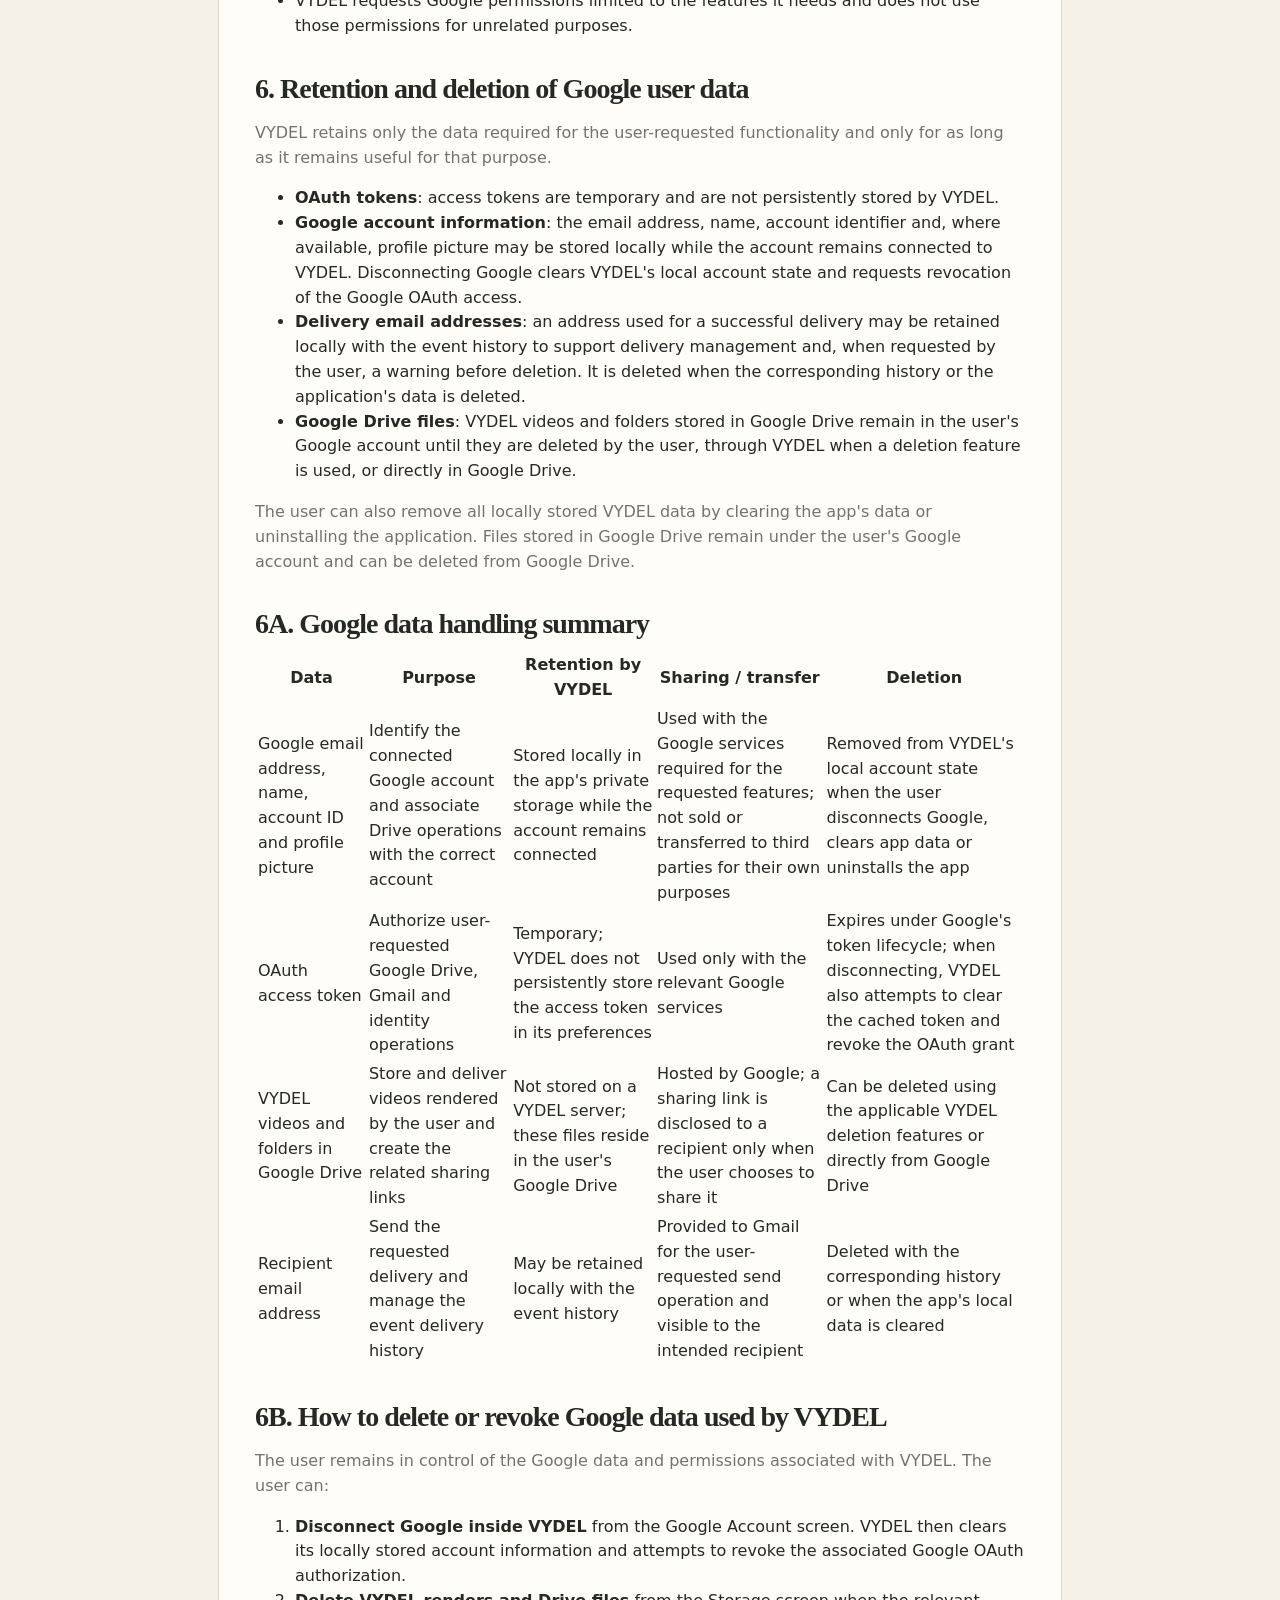
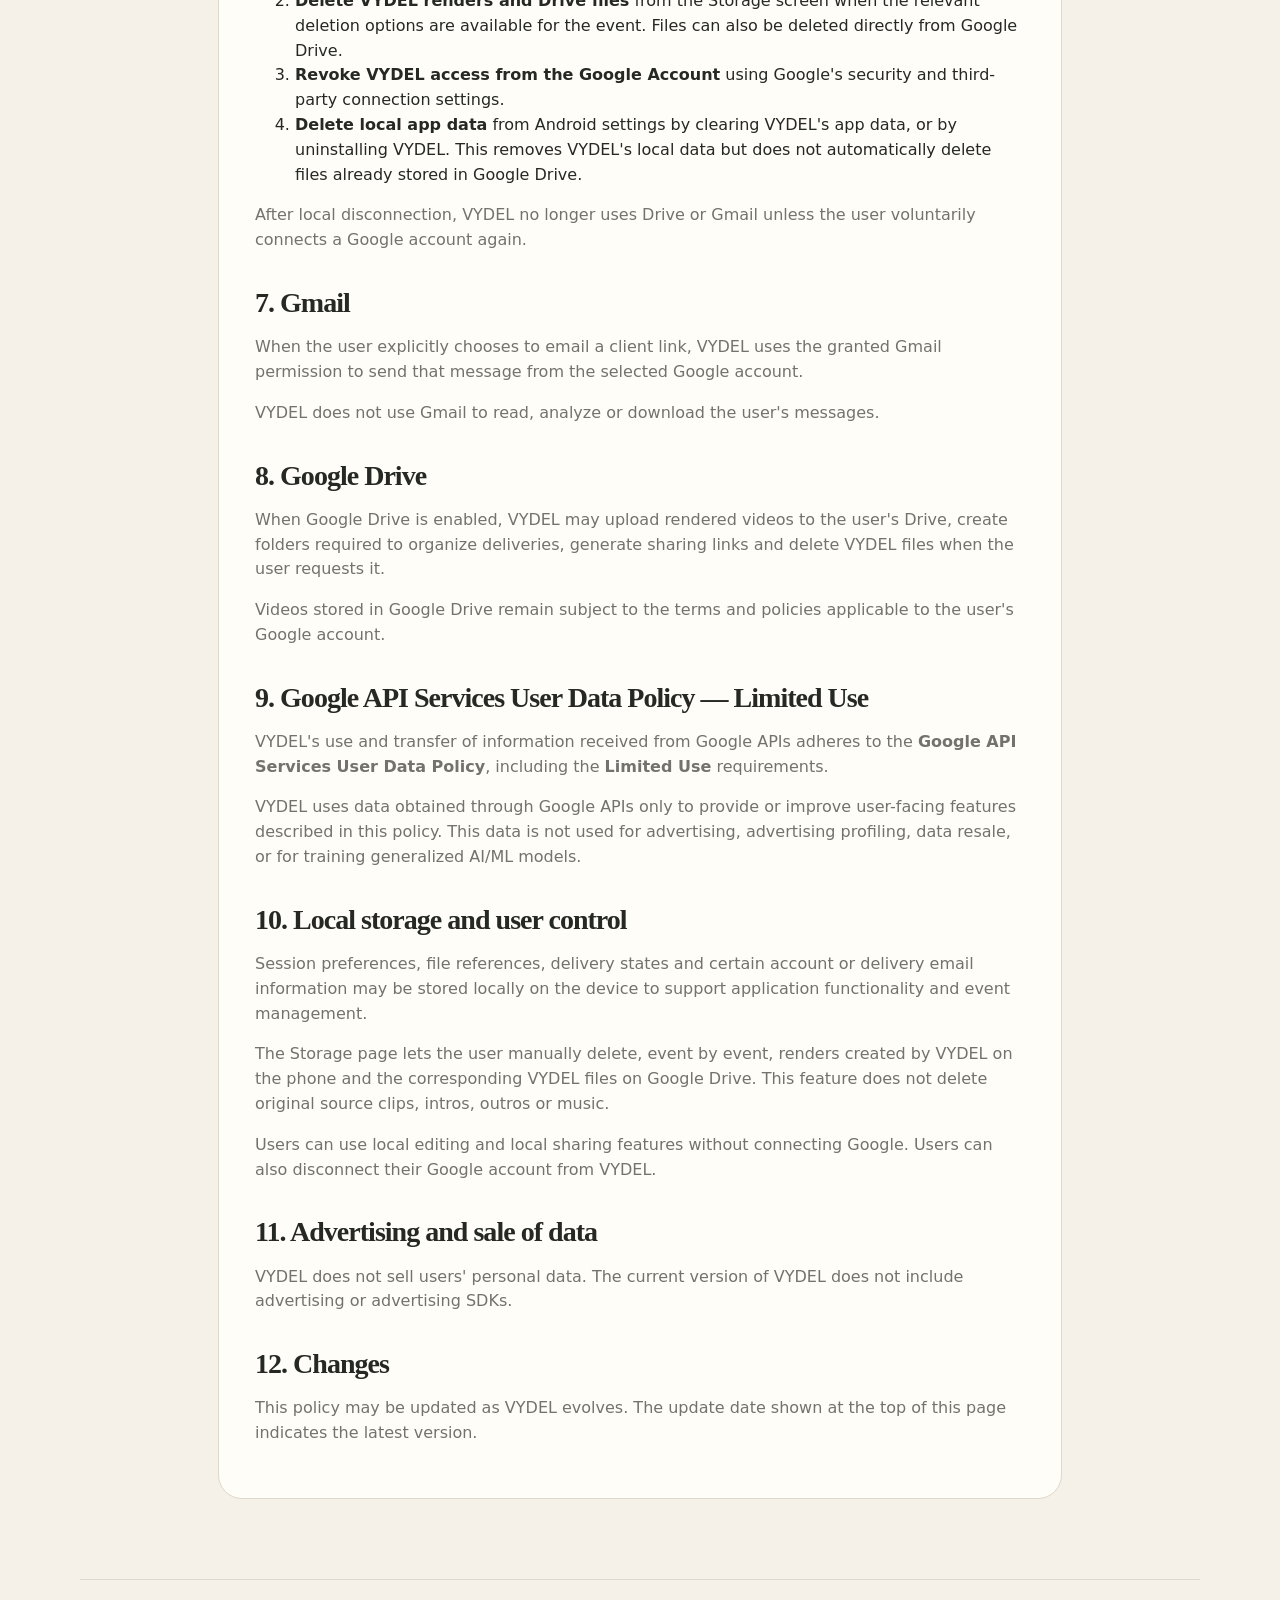
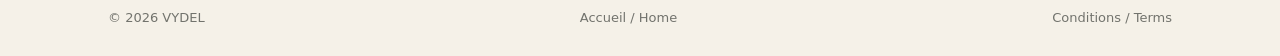
==== commit 705b9e45: "Add explicit Google data handling and deletion guidance" ====
--- a/privacy.html
+++ b/privacy.html
@@ -80,6 +80,61 @@
       </ul>
       <p>L'utilisateur peut également supprimer toutes les données locales de VYDEL en effaçant les données de l'application ou en désinstallant l'application. Les fichiers présents sur Google Drive restent sous le contrôle du compte Google de l'utilisateur et peuvent être supprimés depuis Google Drive.</p>
 
+      <h2>6A. Résumé du traitement des données Google</h2>
+      <div class="table-wrap">
+        <table class="privacy-table">
+          <thead>
+            <tr>
+              <th>Donnée</th>
+              <th>Finalité</th>
+              <th>Conservation par VYDEL</th>
+              <th>Partage / transfert</th>
+              <th>Suppression</th>
+            </tr>
+          </thead>
+          <tbody>
+            <tr>
+              <td>Email, nom, identifiant et photo de profil Google</td>
+              <td>Identifier le compte Google connecté et associer les opérations Drive au bon compte</td>
+              <td>Stockés localement dans l'espace privé de l'application tant que le compte reste connecté</td>
+              <td>Utilisés avec les services Google nécessaires ; non vendus et non transmis à des tiers pour leurs propres usages</td>
+              <td>Effacés de l'état local VYDEL lors de la déconnexion, de l'effacement des données de l'application ou de sa désinstallation</td>
+            </tr>
+            <tr>
+              <td>Jeton d'accès OAuth</td>
+              <td>Autoriser les appels Google Drive, Gmail et services d'identité demandés par l'utilisateur</td>
+              <td>Temporaire ; VYDEL ne le stocke pas de manière persistante dans ses préférences</td>
+              <td>Utilisé uniquement avec les services Google concernés</td>
+              <td>Expiration côté Google ; lors d'une déconnexion VYDEL tente également d'effacer le jeton en cache et de révoquer l'accès OAuth</td>
+            </tr>
+            <tr>
+              <td>Vidéos et dossiers VYDEL sur Google Drive</td>
+              <td>Stocker et livrer les vidéos générées par l'utilisateur et créer les liens de partage correspondants</td>
+              <td>Non stockés sur un serveur VYDEL ; ils résident dans le Google Drive de l'utilisateur</td>
+              <td>Hébergés par Google ; un lien n'est transmis à un destinataire que lorsque l'utilisateur choisit de le partager</td>
+              <td>Supprimables depuis les fonctions VYDEL prévues à cet effet ou directement depuis Google Drive</td>
+            </tr>
+            <tr>
+              <td>Adresse email d'un destinataire</td>
+              <td>Envoyer la livraison demandée et gérer l'historique de livraison de l'événement</td>
+              <td>Peut être conservée localement avec l'historique de l'événement</td>
+              <td>Transmise à Gmail pour l'envoi demandé et visible par le destinataire concerné</td>
+              <td>Supprimée avec l'historique correspondant ou lors de l'effacement des données de l'application</td>
+            </tr>
+          </tbody>
+        </table>
+      </div>
+
+      <h2>6B. Comment supprimer ou révoquer les données Google utilisées par VYDEL</h2>
+      <p>L'utilisateur garde le contrôle sur les données et autorisations Google associées à VYDEL. Il peut notamment :</p>
+      <ol>
+        <li><strong>Déconnecter Google dans VYDEL</strong> depuis l'écran Compte Google. VYDEL efface alors les informations locales du compte et tente de révoquer l'autorisation OAuth Google associée.</li>
+        <li><strong>Supprimer les rendus et fichiers VYDEL</strong> depuis l'écran Stockage lorsque les fonctions de suppression correspondantes sont disponibles pour l'événement. Les fichiers peuvent aussi être supprimés directement depuis Google Drive.</li>
+        <li><strong>Révoquer l'accès VYDEL depuis le compte Google</strong> en utilisant les paramètres de sécurité et de connexions tierces du compte Google.</li>
+        <li><strong>Supprimer les données locales de l'application</strong> depuis les réglages Android en effaçant les données de VYDEL, ou en désinstallant l'application. Cela supprime les informations locales VYDEL mais ne supprime pas automatiquement les fichiers déjà présents dans Google Drive.</li>
+      </ol>
+      <p>Après une déconnexion locale, VYDEL n'utilise plus Drive ou Gmail tant que l'utilisateur ne reconnecte pas volontairement un compte Google.</p>
+
       <h2>7. Gmail</h2>
       <p>Lorsque l'utilisateur choisit explicitement d'envoyer un lien client par email, VYDEL utilise l'autorisation Gmail accordée pour envoyer ce message depuis le compte Google sélectionné.</p>
       <p>VYDEL n'utilise pas Gmail pour lire, analyser ou télécharger les messages de l'utilisateur.</p>
@@ -167,6 +222,61 @@
       </ul>
       <p>The user can also remove all locally stored VYDEL data by clearing the app's data or uninstalling the application. Files stored in Google Drive remain under the user's Google account and can be deleted from Google Drive.</p>
 
+      <h2>6A. Google data handling summary</h2>
+      <div class="table-wrap">
+        <table class="privacy-table">
+          <thead>
+            <tr>
+              <th>Data</th>
+              <th>Purpose</th>
+              <th>Retention by VYDEL</th>
+              <th>Sharing / transfer</th>
+              <th>Deletion</th>
+            </tr>
+          </thead>
+          <tbody>
+            <tr>
+              <td>Google email address, name, account ID and profile picture</td>
+              <td>Identify the connected Google account and associate Drive operations with the correct account</td>
+              <td>Stored locally in the app's private storage while the account remains connected</td>
+              <td>Used with the Google services required for the requested features; not sold or transferred to third parties for their own purposes</td>
+              <td>Removed from VYDEL's local account state when the user disconnects Google, clears app data or uninstalls the app</td>
+            </tr>
+            <tr>
+              <td>OAuth access token</td>
+              <td>Authorize user-requested Google Drive, Gmail and identity operations</td>
+              <td>Temporary; VYDEL does not persistently store the access token in its preferences</td>
+              <td>Used only with the relevant Google services</td>
+              <td>Expires under Google's token lifecycle; when disconnecting, VYDEL also attempts to clear the cached token and revoke the OAuth grant</td>
+            </tr>
+            <tr>
+              <td>VYDEL videos and folders in Google Drive</td>
+              <td>Store and deliver videos rendered by the user and create the related sharing links</td>
+              <td>Not stored on a VYDEL server; these files reside in the user's Google Drive</td>
+              <td>Hosted by Google; a sharing link is disclosed to a recipient only when the user chooses to share it</td>
+              <td>Can be deleted using the applicable VYDEL deletion features or directly from Google Drive</td>
+            </tr>
+            <tr>
+              <td>Recipient email address</td>
+              <td>Send the requested delivery and manage the event delivery history</td>
+              <td>May be retained locally with the event history</td>
+              <td>Provided to Gmail for the user-requested send operation and visible to the intended recipient</td>
+              <td>Deleted with the corresponding history or when the app's local data is cleared</td>
+            </tr>
+          </tbody>
+        </table>
+      </div>
+
+      <h2>6B. How to delete or revoke Google data used by VYDEL</h2>
+      <p>The user remains in control of the Google data and permissions associated with VYDEL. The user can:</p>
+      <ol>
+        <li><strong>Disconnect Google inside VYDEL</strong> from the Google Account screen. VYDEL then clears its locally stored account information and attempts to revoke the associated Google OAuth authorization.</li>
+        <li><strong>Delete VYDEL renders and Drive files</strong> from the Storage screen when the relevant deletion options are available for the event. Files can also be deleted directly from Google Drive.</li>
+        <li><strong>Revoke VYDEL access from the Google Account</strong> using Google's security and third-party connection settings.</li>
+        <li><strong>Delete local app data</strong> from Android settings by clearing VYDEL's app data, or by uninstalling VYDEL. This removes VYDEL's local data but does not automatically delete files already stored in Google Drive.</li>
+      </ol>
+      <p>After local disconnection, VYDEL no longer uses Drive or Gmail unless the user voluntarily connects a Google account again.</p>
+
       <h2>7. Gmail</h2>
       <p>When the user explicitly chooses to email a client link, VYDEL uses the granted Gmail permission to send that message from the selected Google account.</p>
       <p>VYDEL does not use Gmail to read, analyze or download the user's messages.</p>
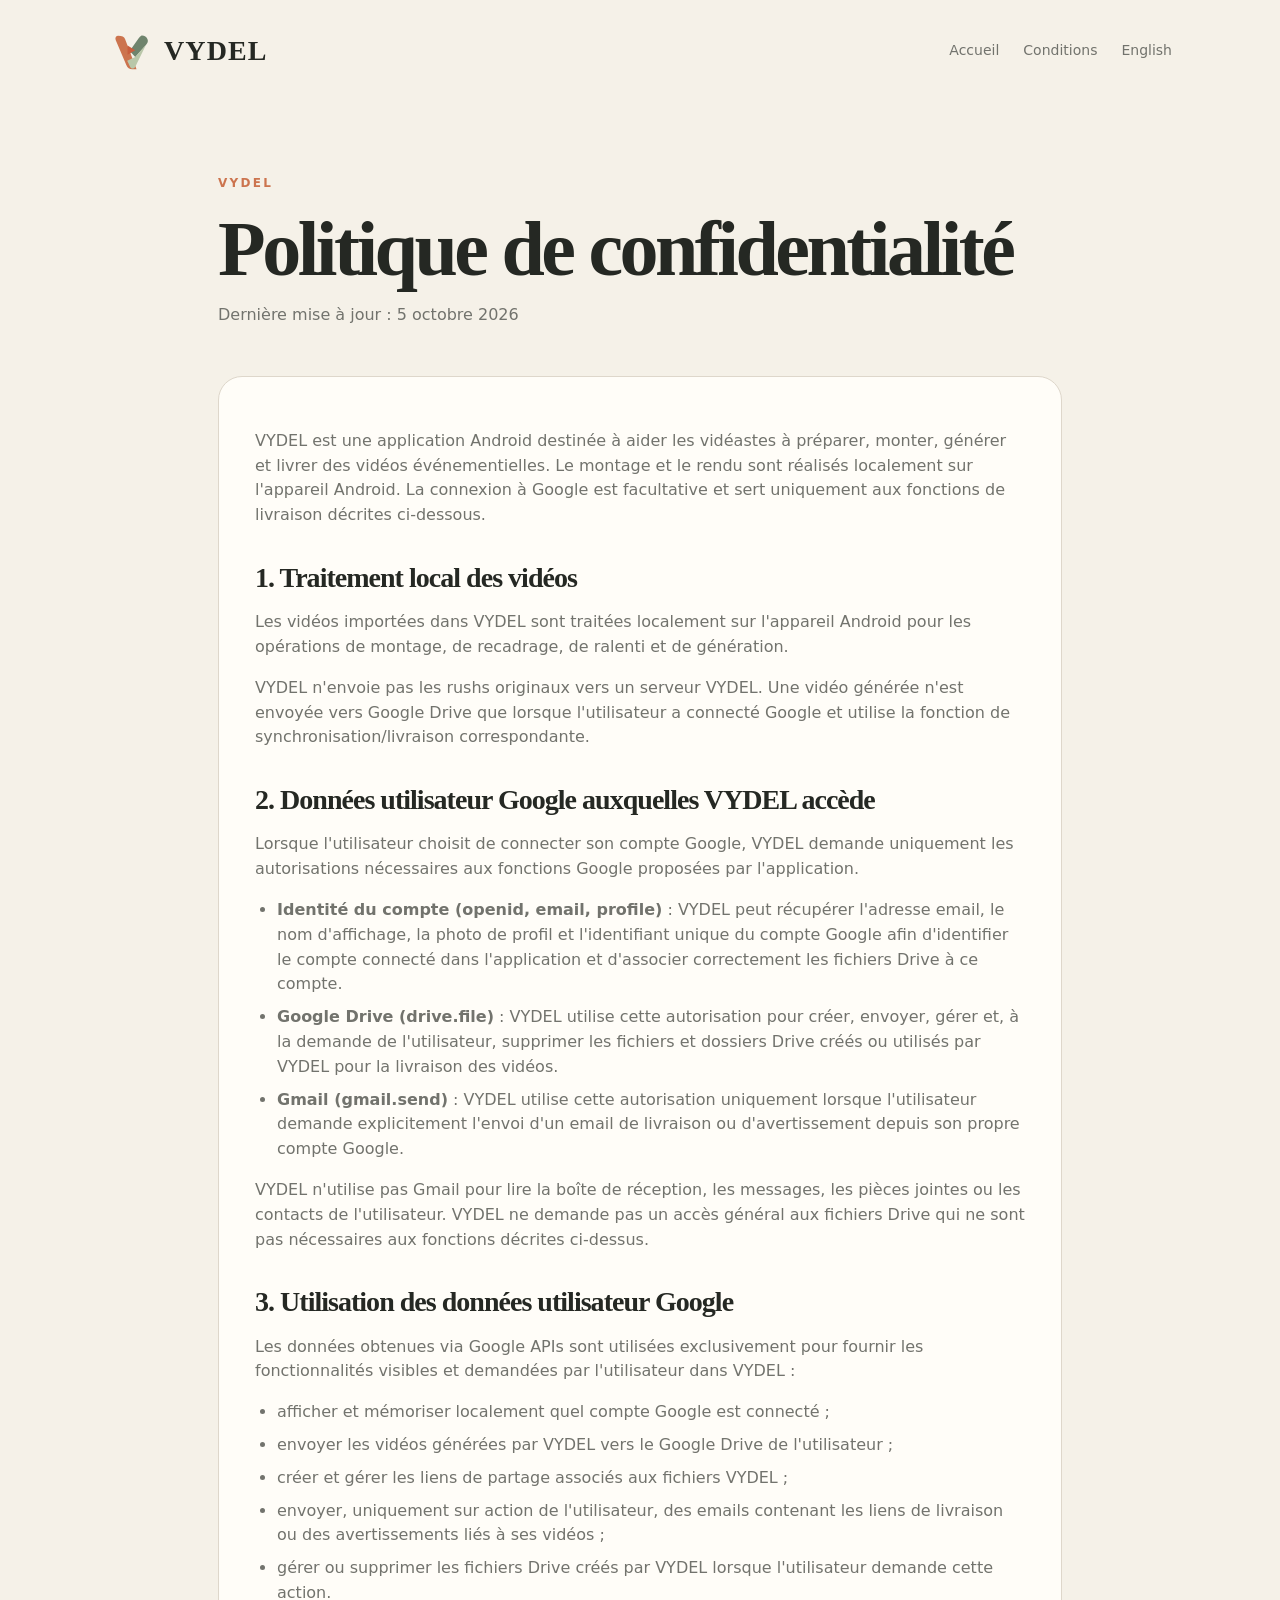
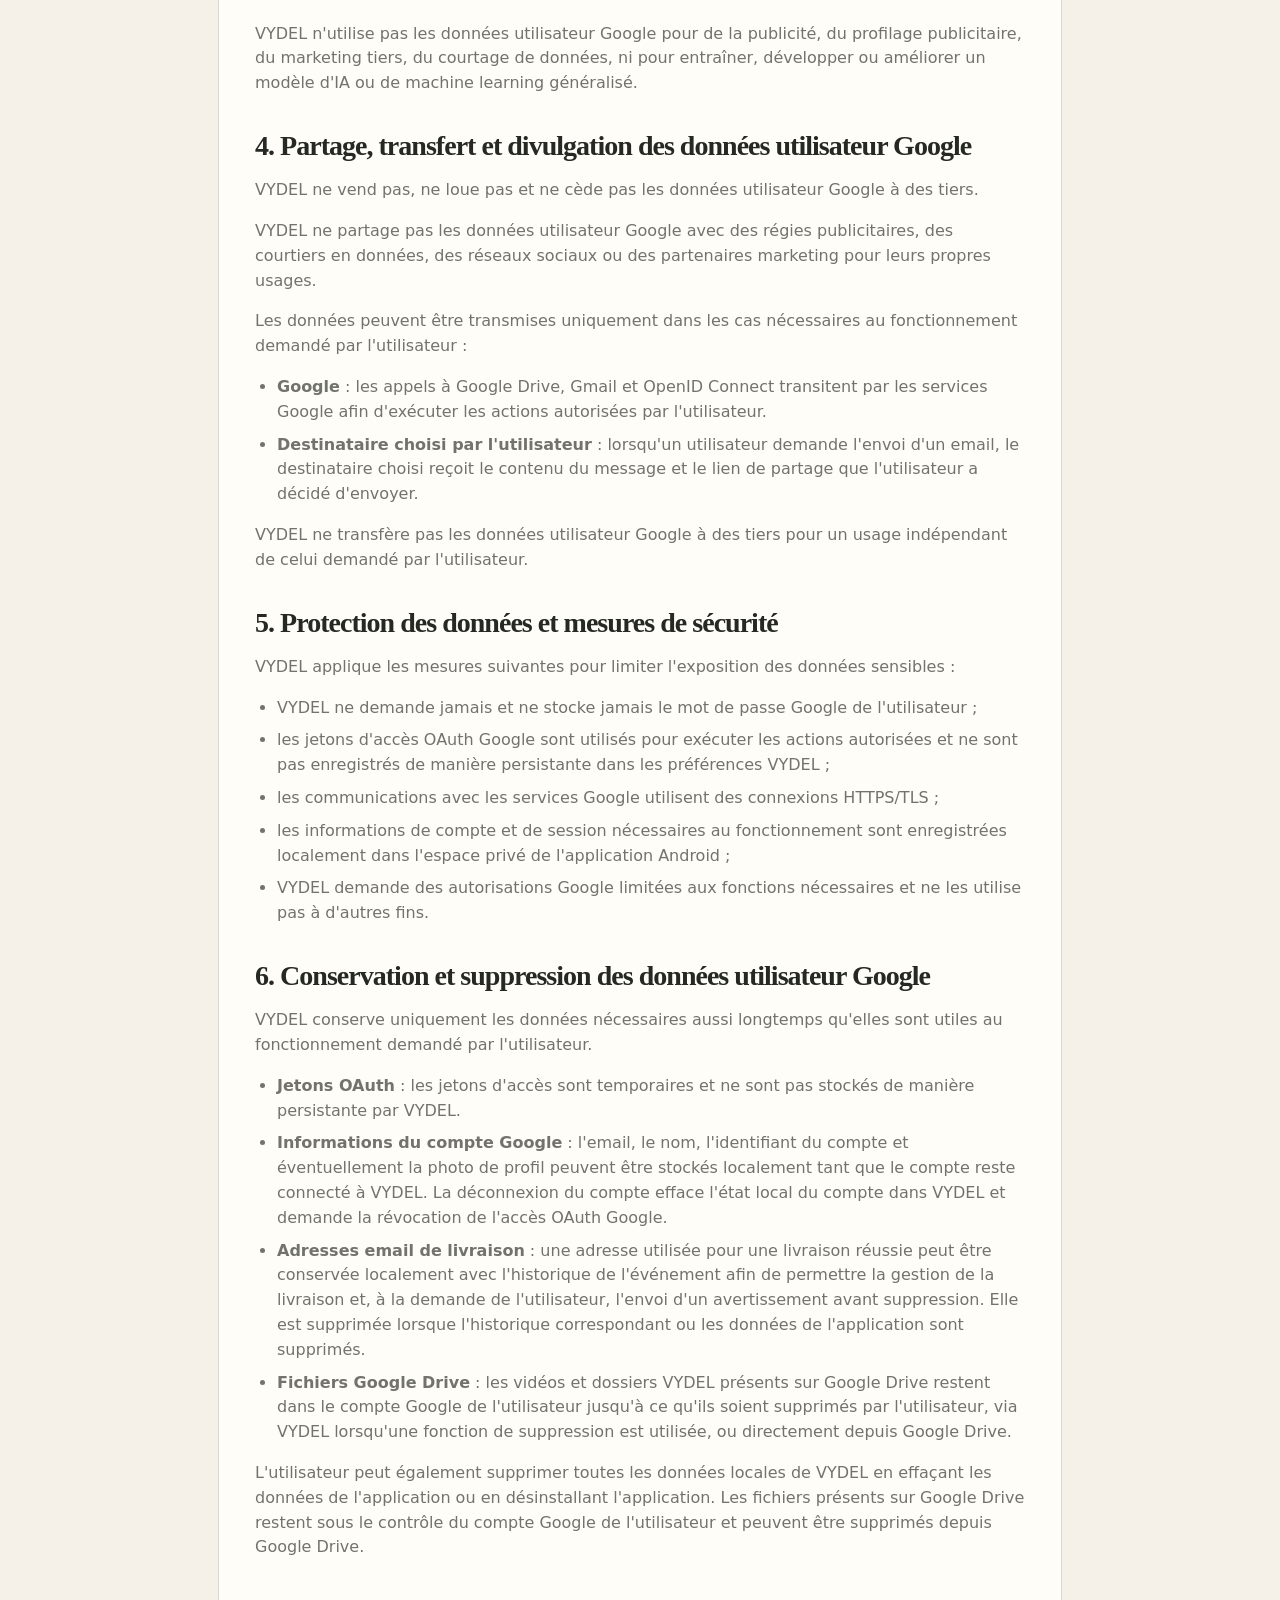
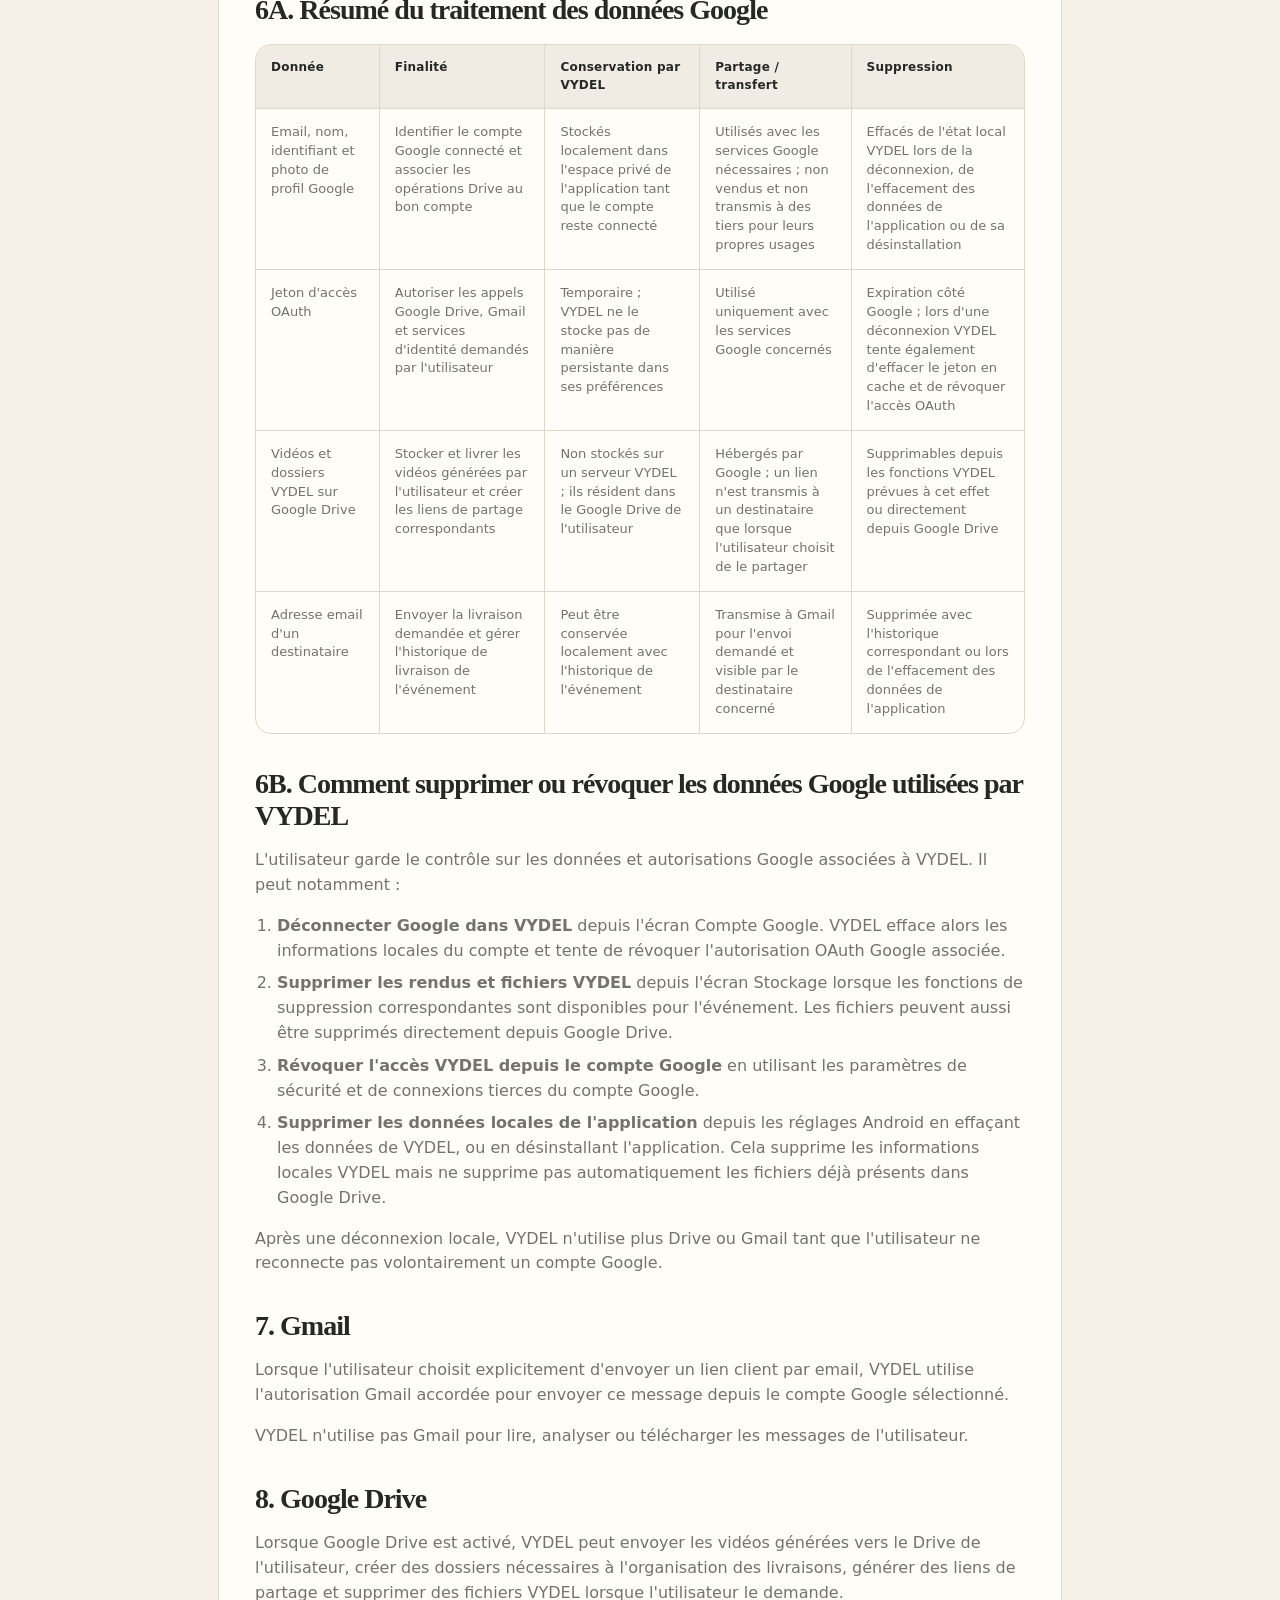
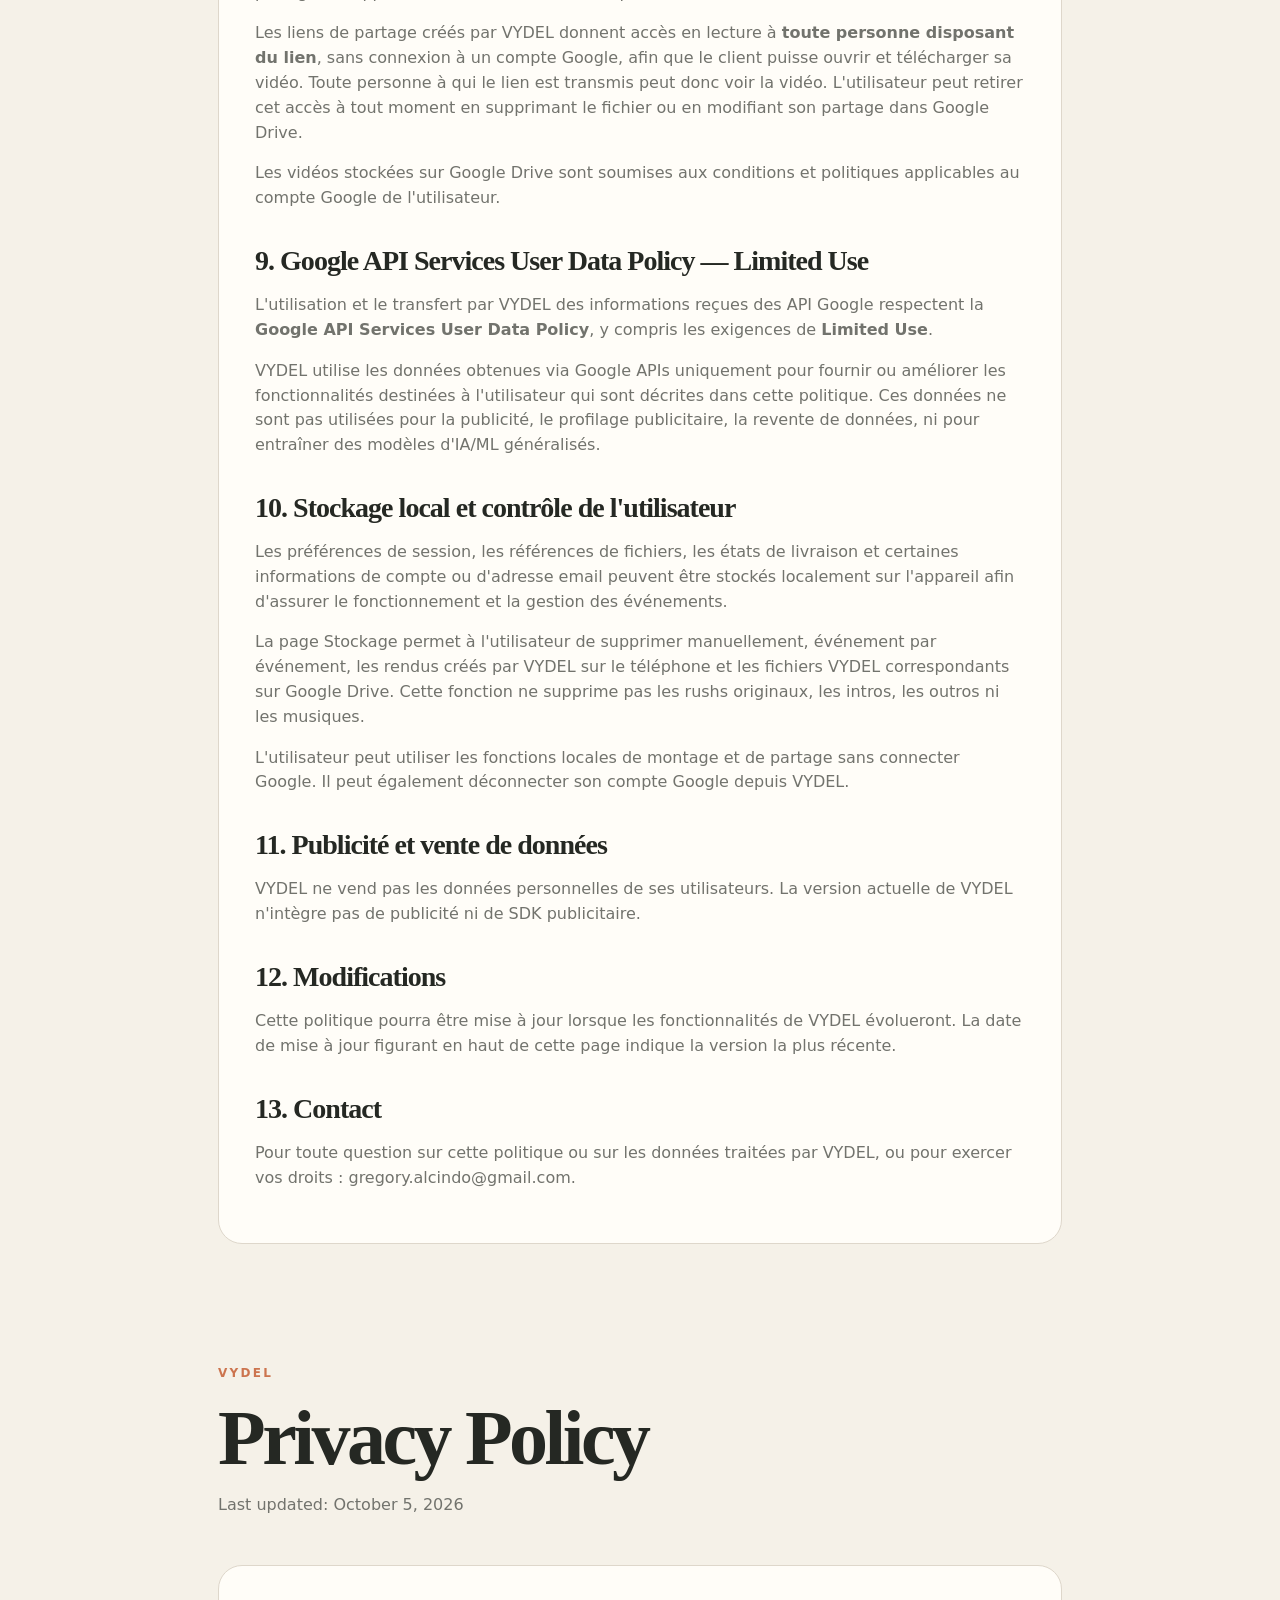
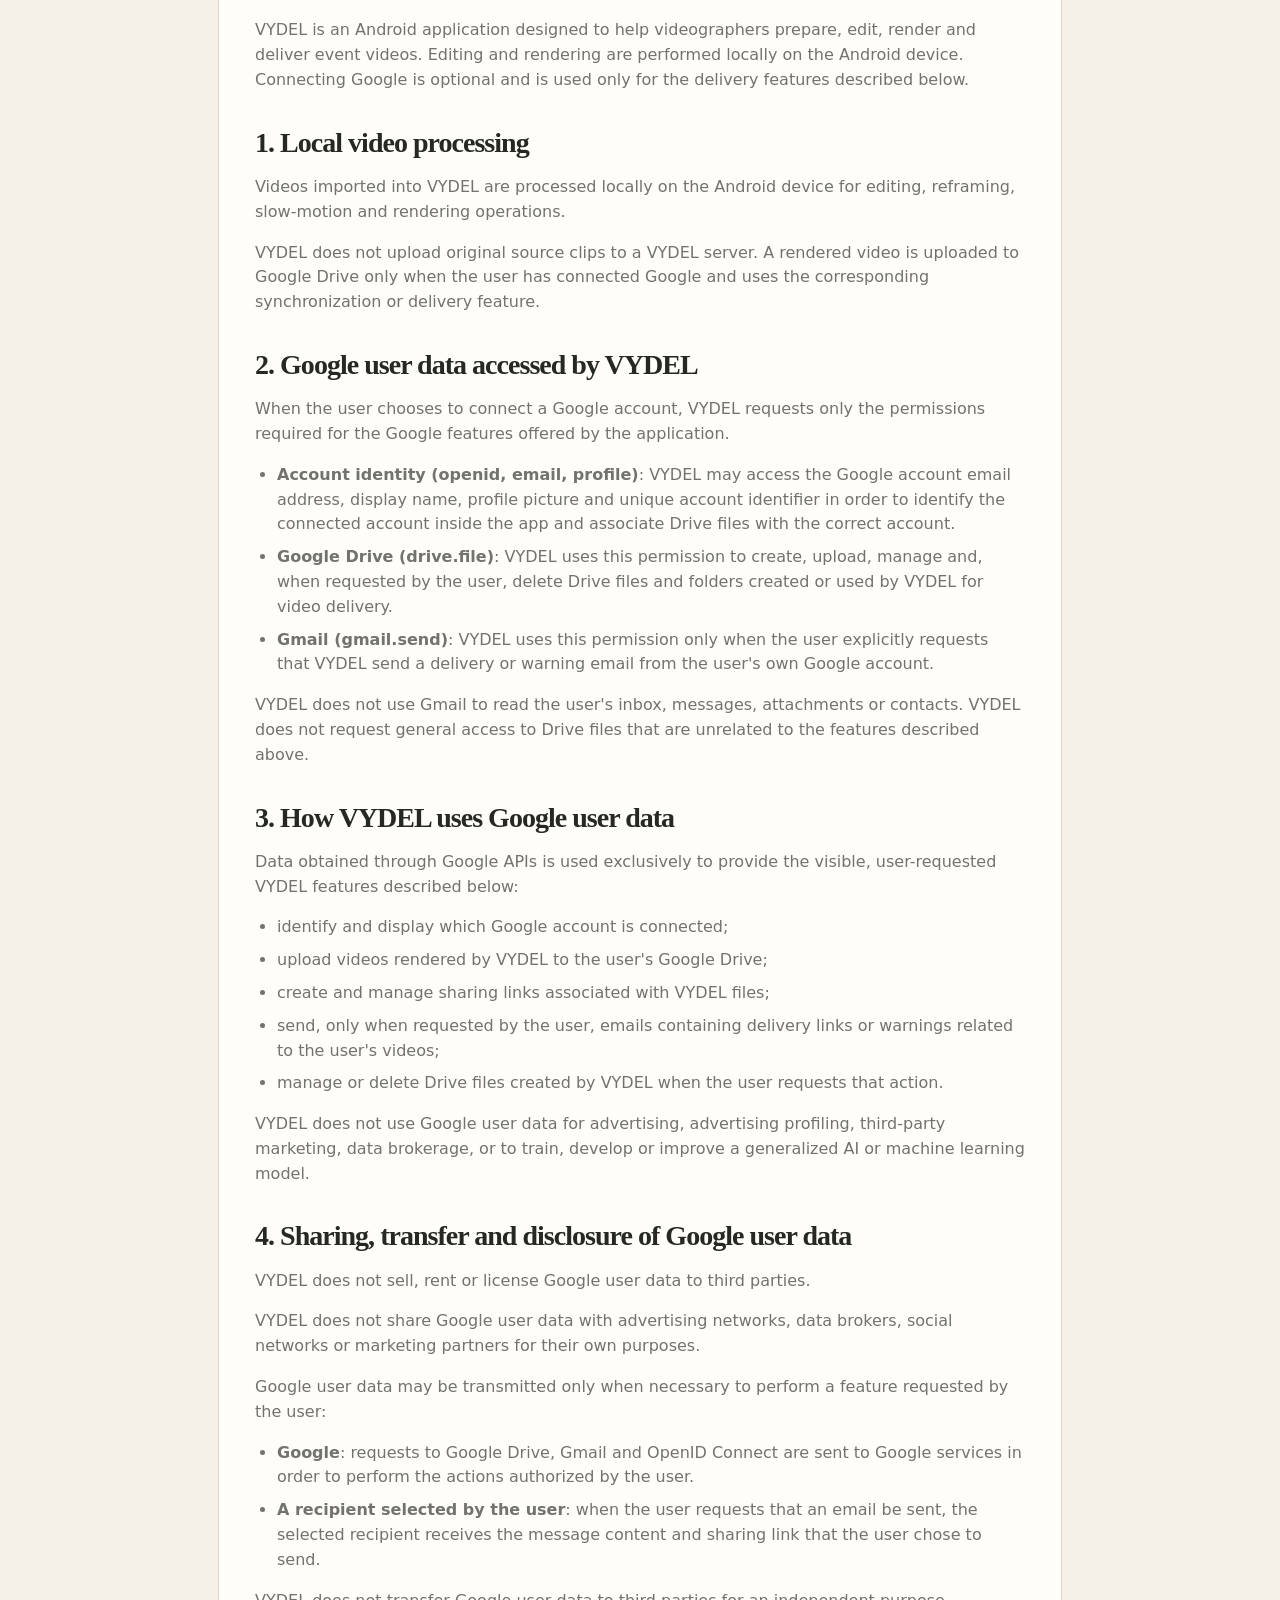
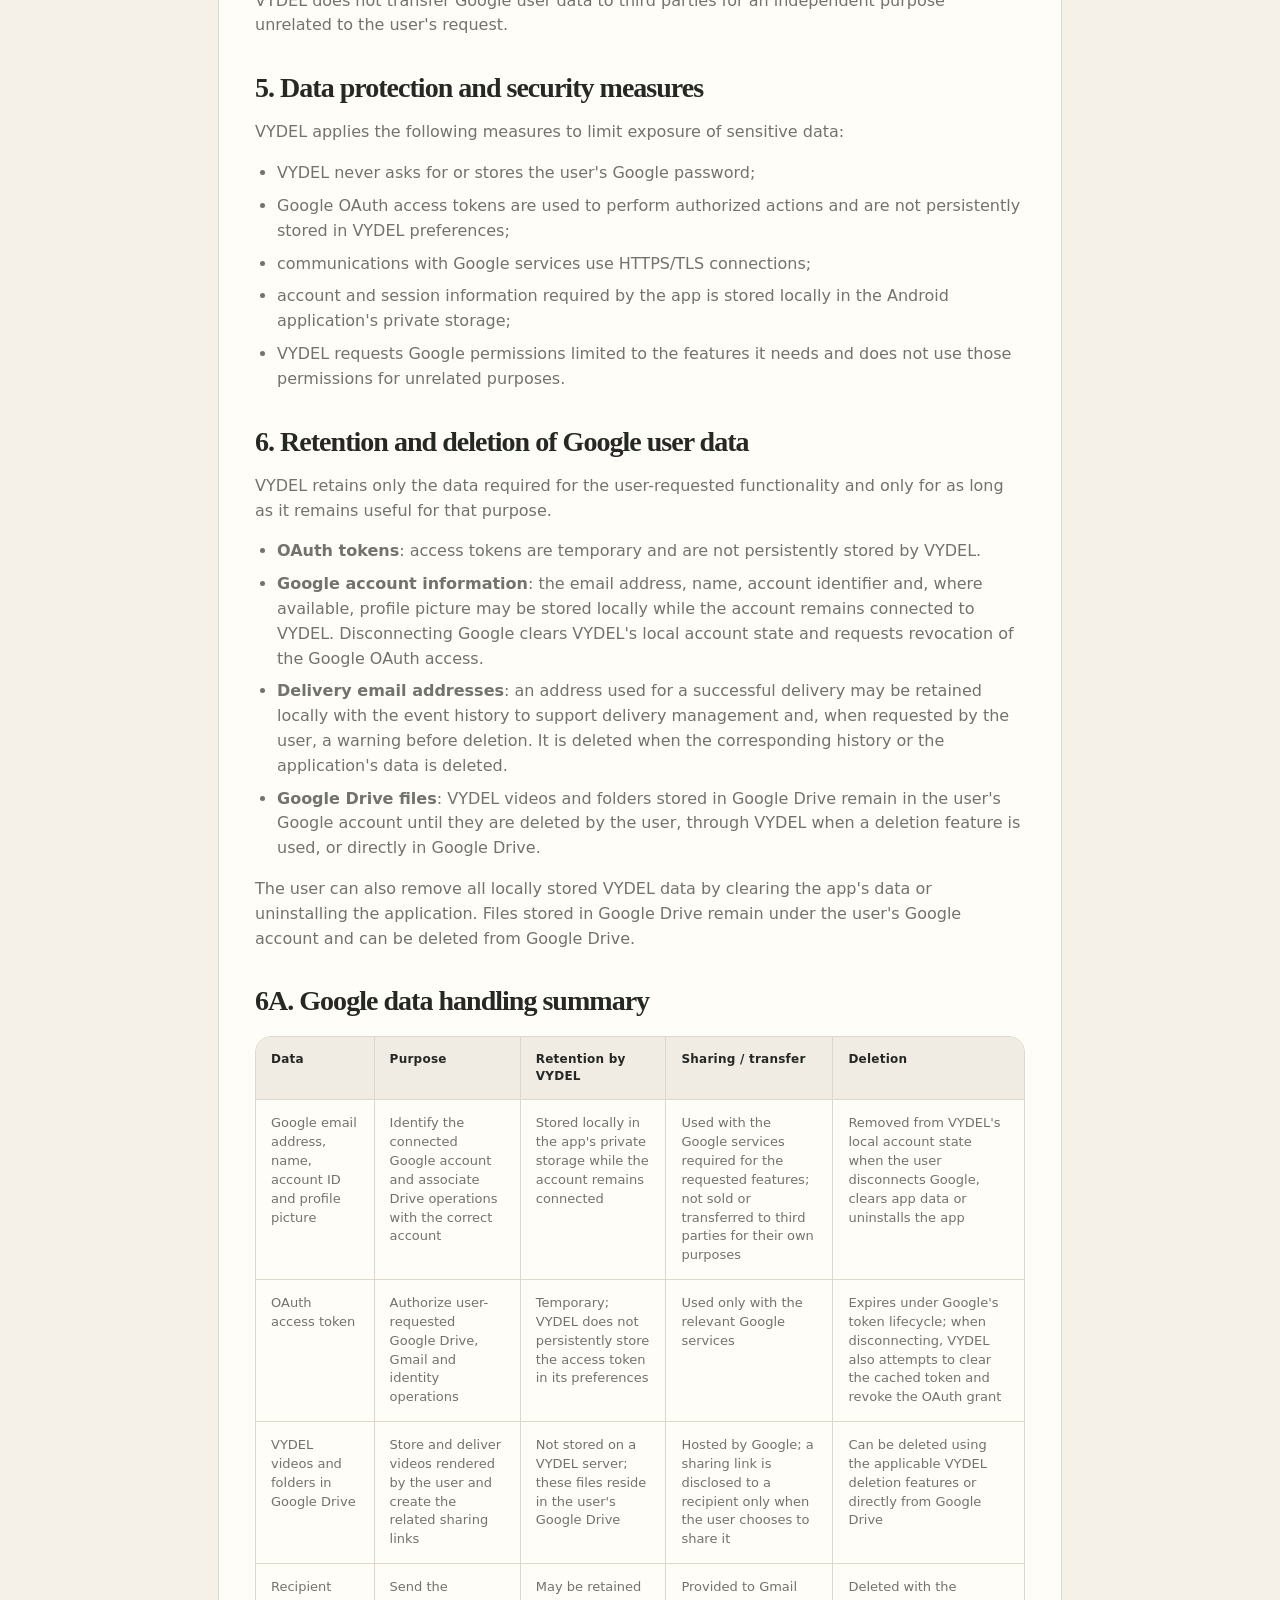
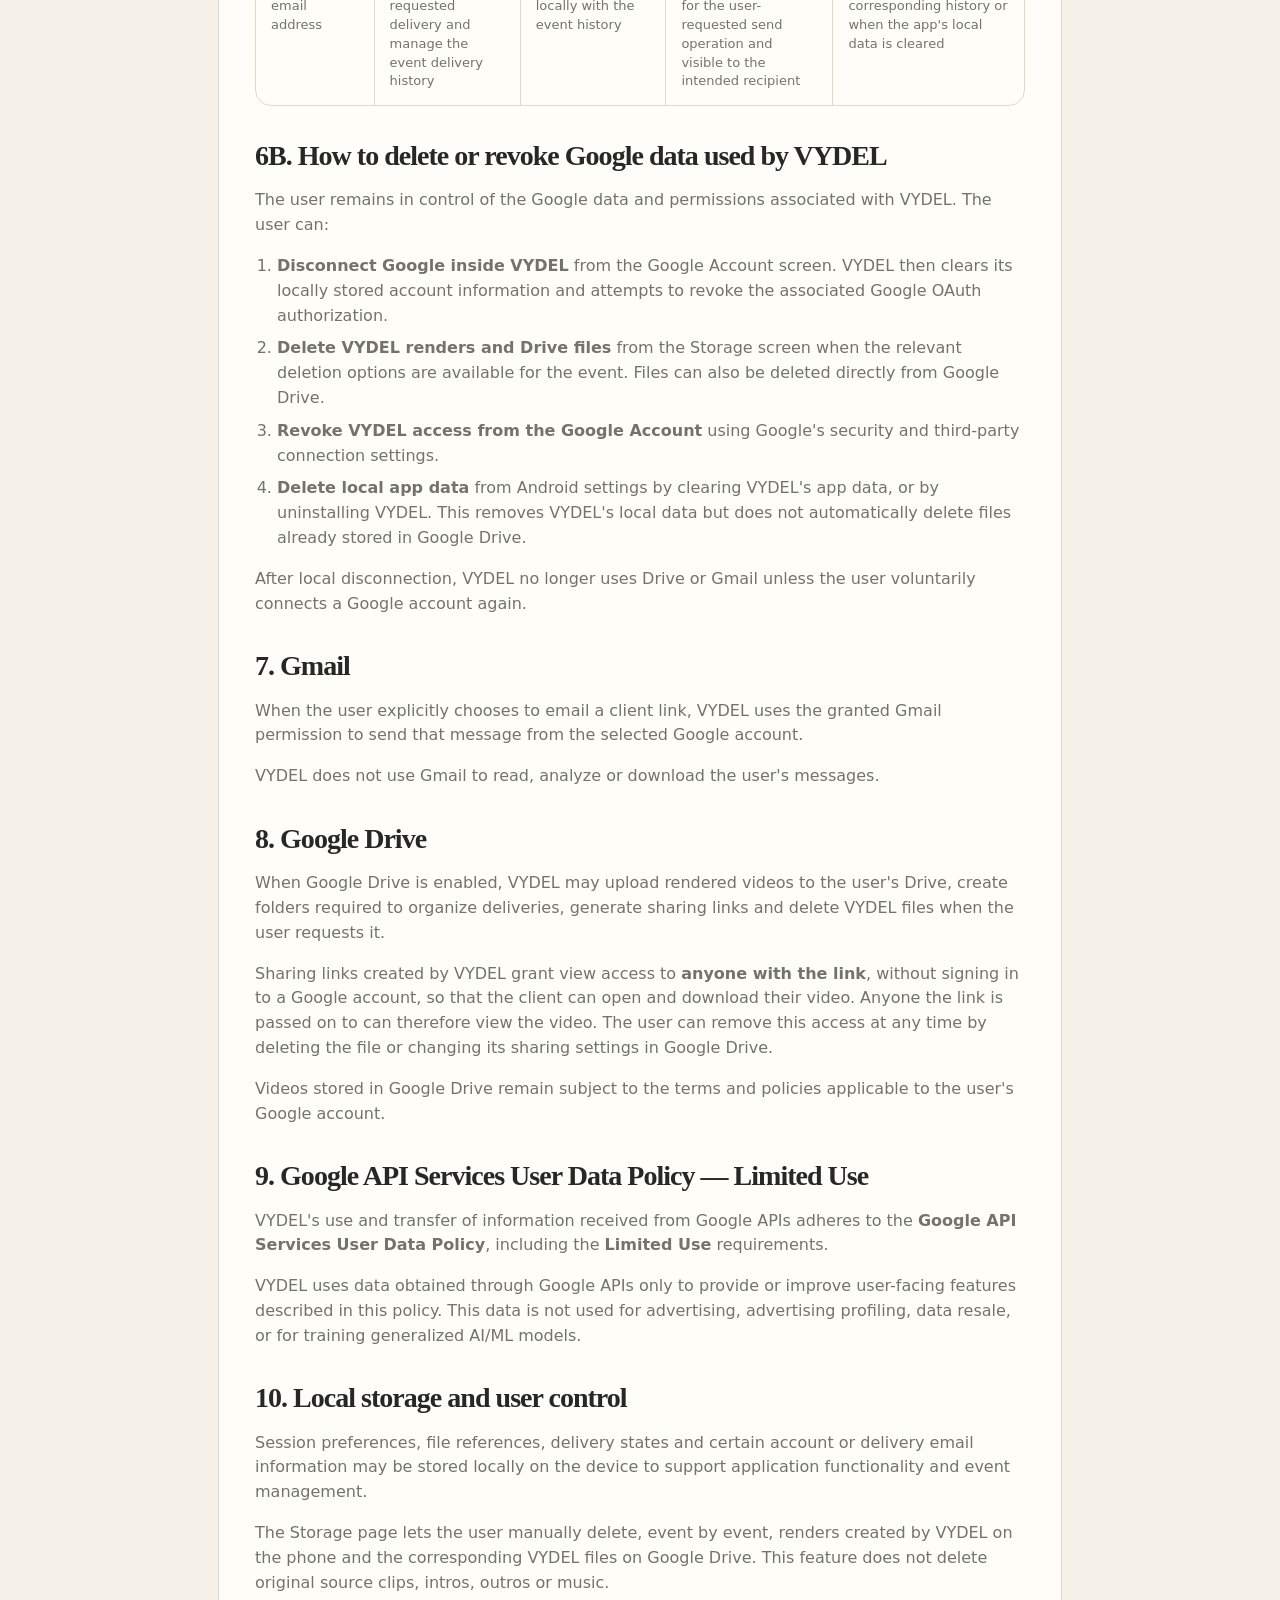
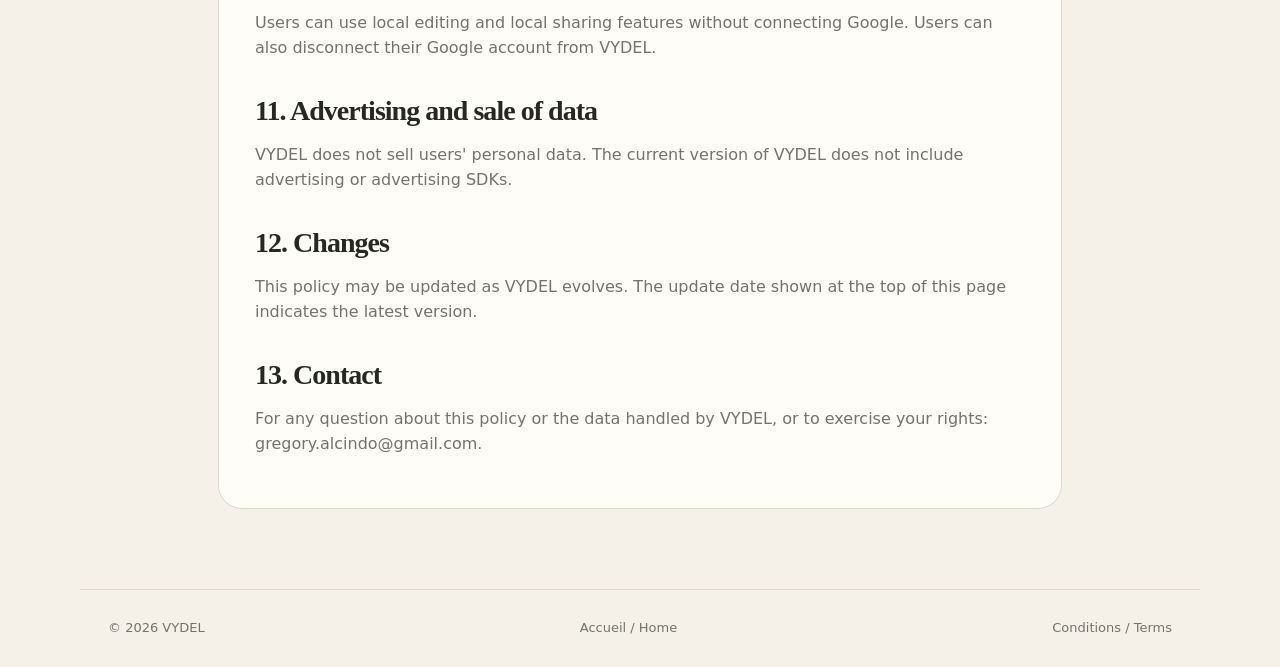
==== commit 72be6b2a: "Add contact email and public Drive link disclosure to privacy and terms Co-Authored-By: Claude Opus " ====
--- a/privacy.html
+++ b/privacy.html
@@ -20,7 +20,7 @@
     <section class="legal-head">
       <div class="eyebrow">VYDEL</div>
       <h1>Politique de confidentialité</h1>
-      <p>Dernière mise à jour : 2 octobre 2026</p>
+      <p>Dernière mise à jour : 5 octobre 2026</p>
     </section>
 
     <section class="legal-card">
@@ -141,6 +141,7 @@
 
       <h2>8. Google Drive</h2>
       <p>Lorsque Google Drive est activé, VYDEL peut envoyer les vidéos générées vers le Drive de l'utilisateur, créer des dossiers nécessaires à l'organisation des livraisons, générer des liens de partage et supprimer des fichiers VYDEL lorsque l'utilisateur le demande.</p>
+      <p>Les liens de partage créés par VYDEL donnent accès en lecture à <strong>toute personne disposant du lien</strong>, sans connexion à un compte Google, afin que le client puisse ouvrir et télécharger sa vidéo. Toute personne à qui le lien est transmis peut donc voir la vidéo. L'utilisateur peut retirer cet accès à tout moment en supprimant le fichier ou en modifiant son partage dans Google Drive.</p>
       <p>Les vidéos stockées sur Google Drive sont soumises aux conditions et politiques applicables au compte Google de l'utilisateur.</p>
 
       <h2>9. Google API Services User Data Policy — Limited Use</h2>
@@ -157,12 +158,15 @@
 
       <h2>12. Modifications</h2>
       <p>Cette politique pourra être mise à jour lorsque les fonctionnalités de VYDEL évolueront. La date de mise à jour figurant en haut de cette page indique la version la plus récente.</p>
+
+      <h2>13. Contact</h2>
+      <p>Pour toute question sur cette politique ou sur les données traitées par VYDEL, ou pour exercer vos droits : <a href="mailto:gregory.alcindo@gmail.com">gregory.alcindo@gmail.com</a>.</p>
     </section>
 
     <section id="english" class="legal-head english-head">
       <div class="eyebrow">VYDEL</div>
       <h1>Privacy Policy</h1>
-      <p>Last updated: October 2, 2026</p>
+      <p>Last updated: October 5, 2026</p>
     </section>
 
     <section class="legal-card">
@@ -283,6 +287,7 @@
 
       <h2>8. Google Drive</h2>
       <p>When Google Drive is enabled, VYDEL may upload rendered videos to the user's Drive, create folders required to organize deliveries, generate sharing links and delete VYDEL files when the user requests it.</p>
+      <p>Sharing links created by VYDEL grant view access to <strong>anyone with the link</strong>, without signing in to a Google account, so that the client can open and download their video. Anyone the link is passed on to can therefore view the video. The user can remove this access at any time by deleting the file or changing its sharing settings in Google Drive.</p>
       <p>Videos stored in Google Drive remain subject to the terms and policies applicable to the user's Google account.</p>
 
       <h2>9. Google API Services User Data Policy — Limited Use</h2>
@@ -299,6 +304,9 @@
 
       <h2>12. Changes</h2>
       <p>This policy may be updated as VYDEL evolves. The update date shown at the top of this page indicates the latest version.</p>
+
+      <h2>13. Contact</h2>
+      <p>For any question about this policy or the data handled by VYDEL, or to exercise your rights: <a href="mailto:gregory.alcindo@gmail.com">gregory.alcindo@gmail.com</a>.</p>
     </section>
   </main>
 
--- a/style.css
+++ b/style.css
@@ -1,2 +1,2 @@
 :root{--bg:#f5f1e8;--surface:#fffdf8;--surface2:#f1ece3;--text:#252823;--muted:#72736d;--border:#ded7cb;--terra:#cc744e;--terra-soft:#f2ddd2;--sage:#67866e;--sage-soft:#e7efe6;--max:1120px}
-*{box-sizing:border-box}html{scroll-behavior:smooth}body{margin:0;background:var(--bg);color:var(--text);font-family:Inter,ui-sans-serif,system-ui,-apple-system,BlinkMacSystemFont,"Segoe UI",sans-serif;line-height:1.55}a{color:inherit;text-decoration:none}.site-header{max-width:var(--max);margin:auto;padding:28px 28px 10px;display:flex;align-items:center;justify-content:space-between}.brand{display:inline-flex;align-items:center;gap:10px;font-family:Georgia,"Times New Roman",serif;font-weight:700;font-size:28px;letter-spacing:.04em}.brand img{width:46px;height:46px;object-fit:contain;display:block;flex:0 0 auto}nav{display:flex;gap:24px;color:var(--muted);font-size:14px}nav a:hover,.text-link:hover{color:var(--terra)}main{max-width:var(--max);margin:auto;padding:0 28px 80px}.hero{padding:100px 0 110px;max-width:850px}.eyebrow{font-size:12px;letter-spacing:.19em;font-weight:800;color:var(--terra);margin-bottom:18px}h1,h2{font-family:Georgia,"Times New Roman",serif;line-height:.98;margin:0}h1{font-size:clamp(60px,11vw,128px);letter-spacing:-.045em}h2{font-size:clamp(38px,6vw,66px);letter-spacing:-.035em}.lead{font-size:clamp(19px,2.7vw,27px);max-width:720px;color:var(--muted);margin:34px 0}.hero-actions{display:flex;gap:12px;flex-wrap:wrap}.button{display:inline-flex;min-height:52px;padding:0 22px;border-radius:15px;align-items:center;justify-content:center;font-weight:700;font-size:14px;border:1px solid var(--border)}.primary{background:var(--terra);border-color:var(--terra);color:#fff}.secondary{background:var(--surface)}.section{padding:80px 0;border-top:1px solid var(--border)}.section-heading{max-width:760px;margin-bottom:38px}.grid{display:grid;grid-template-columns:repeat(4,1fr);gap:14px}.card,.status-card,.legal-card{background:var(--surface);border:1px solid var(--border);border-radius:24px;padding:26px}.card span{color:var(--terra);font-weight:800;font-size:12px}.card h3{font-size:20px;margin:18px 0 8px}.card p,.split p,.english p,.privacy-callout p{color:var(--muted);margin:0}.split{display:grid;grid-template-columns:1.1fr .9fr;gap:70px;align-items:center}.split>div:first-child p{font-size:20px;margin-top:24px;max-width:600px}.status-title{font-size:14px;font-weight:800;color:var(--terra);letter-spacing:.04em}.progress{height:8px;background:var(--surface2);border-radius:999px;margin:20px 0 16px;overflow:hidden}.progress div{width:42%;height:100%;background:var(--terra);border-radius:999px}.status-card{display:flex;flex-direction:column;gap:4px}.status-card span,.status-card small{color:var(--muted)}.status-card small{margin-top:14px}.privacy-callout{display:flex;justify-content:space-between;align-items:end;gap:32px}.privacy-callout p{font-size:18px;max-width:650px;margin-top:22px}.english{max-width:780px}.english p{font-size:18px;margin:22px 0}.text-link{font-weight:700;color:var(--terra)}footer{max-width:var(--max);margin:auto;padding:28px;border-top:1px solid var(--border);display:flex;justify-content:space-between;color:var(--muted);font-size:13px}.legal{max-width:900px}.legal-head{padding:90px 0 32px}.legal-head h1{font-size:clamp(48px,8vw,78px)}.legal-head p{color:var(--muted)}.legal-card{padding:36px}.legal-card h2{font-size:28px;line-height:1.15;margin:34px 0 10px}.legal-card p{color:var(--muted)}.english-head{margin-top:30px}@media(max-width:820px){.site-header{padding:22px 20px 6px}nav{gap:14px}nav a:first-child{display:none}main{padding:0 20px 64px}.hero{padding:72px 0 84px}.grid{grid-template-columns:1fr 1fr}.split{grid-template-columns:1fr;gap:34px}.privacy-callout{align-items:flex-start;flex-direction:column}.legal-card{padding:24px}footer{padding:24px 20px;gap:18px;flex-direction:column}}@media(max-width:520px){.grid{grid-template-columns:1fr}.hero-actions{flex-direction:column}.button{width:100%}}+*{box-sizing:border-box}html{scroll-behavior:smooth}body{margin:0;background:var(--bg);color:var(--text);font-family:Inter,ui-sans-serif,system-ui,-apple-system,BlinkMacSystemFont,"Segoe UI",sans-serif;line-height:1.55}a{color:inherit;text-decoration:none}.site-header{max-width:var(--max);margin:auto;padding:28px 28px 10px;display:flex;align-items:center;justify-content:space-between}.brand{display:inline-flex;align-items:center;gap:10px;font-family:Georgia,"Times New Roman",serif;font-weight:700;font-size:28px;letter-spacing:.04em}.brand img{width:46px;height:46px;object-fit:contain;display:block;flex:0 0 auto}nav{display:flex;gap:24px;color:var(--muted);font-size:14px}nav a:hover,.text-link:hover{color:var(--terra)}main{max-width:var(--max);margin:auto;padding:0 28px 80px}.hero{padding:100px 0 110px;max-width:850px}.eyebrow{font-size:12px;letter-spacing:.19em;font-weight:800;color:var(--terra);margin-bottom:18px}h1,h2{font-family:Georgia,"Times New Roman",serif;line-height:.98;margin:0}h1{font-size:clamp(60px,11vw,128px);letter-spacing:-.045em}h2{font-size:clamp(38px,6vw,66px);letter-spacing:-.035em}.lead{font-size:clamp(19px,2.7vw,27px);max-width:720px;color:var(--muted);margin:34px 0}.hero-actions{display:flex;gap:12px;flex-wrap:wrap}.button{display:inline-flex;min-height:52px;padding:0 22px;border-radius:15px;align-items:center;justify-content:center;font-weight:700;font-size:14px;border:1px solid var(--border)}.primary{background:var(--terra);border-color:var(--terra);color:#fff}.secondary{background:var(--surface)}.section{padding:80px 0;border-top:1px solid var(--border)}.section-heading{max-width:760px;margin-bottom:38px}.grid{display:grid;grid-template-columns:repeat(4,1fr);gap:14px}.card,.status-card,.legal-card{background:var(--surface);border:1px solid var(--border);border-radius:24px;padding:26px}.card span{color:var(--terra);font-weight:800;font-size:12px}.card h3{font-size:20px;margin:18px 0 8px}.card p,.split p,.english p,.privacy-callout p{color:var(--muted);margin:0}.split{display:grid;grid-template-columns:1.1fr .9fr;gap:70px;align-items:center}.split>div:first-child p{font-size:20px;margin-top:24px;max-width:600px}.status-title{font-size:14px;font-weight:800;color:var(--terra);letter-spacing:.04em}.progress{height:8px;background:var(--surface2);border-radius:999px;margin:20px 0 16px;overflow:hidden}.progress div{width:42%;height:100%;background:var(--terra);border-radius:999px}.status-card{display:flex;flex-direction:column;gap:4px}.status-card span,.status-card small{color:var(--muted)}.status-card small{margin-top:14px}.privacy-callout{display:flex;justify-content:space-between;align-items:end;gap:32px}.privacy-callout p{font-size:18px;max-width:650px;margin-top:22px}.english{max-width:780px}.english p{font-size:18px;margin:22px 0}.text-link{font-weight:700;color:var(--terra)}footer{max-width:var(--max);margin:auto;padding:28px;border-top:1px solid var(--border);display:flex;justify-content:space-between;color:var(--muted);font-size:13px}.legal{max-width:900px}.legal-head{padding:90px 0 32px}.legal-head h1{font-size:clamp(48px,8vw,78px)}.legal-head p{color:var(--muted)}.legal-card{padding:36px}.legal-card h2{font-size:28px;line-height:1.15;margin:34px 0 10px}.legal-card p{color:var(--muted)}.legal-card ul,.legal-card ol{color:var(--muted);padding-left:22px}.legal-card li{margin:8px 0}.table-wrap{overflow-x:auto;margin:18px 0 8px;border:1px solid var(--border);border-radius:16px;background:var(--surface)}.privacy-table{width:100%;min-width:760px;border-collapse:collapse;font-size:13px;line-height:1.45}.privacy-table th,.privacy-table td{padding:14px 15px;text-align:left;vertical-align:top;border-bottom:1px solid var(--border);border-right:1px solid var(--border)}.privacy-table th:last-child,.privacy-table td:last-child{border-right:0}.privacy-table tr:last-child td{border-bottom:0}.privacy-table th{background:var(--surface2);color:var(--text);font-size:12px;letter-spacing:.02em}.privacy-table td{color:var(--muted)}.english-head{margin-top:30px}@media(max-width:820px){.site-header{padding:22px 20px 6px}nav{gap:14px}nav a:first-child{display:none}main{padding:0 20px 64px}.hero{padding:72px 0 84px}.grid{grid-template-columns:1fr 1fr}.split{grid-template-columns:1fr;gap:34px}.privacy-callout{align-items:flex-start;flex-direction:column}.legal-card{padding:24px}footer{padding:24px 20px;gap:18px;flex-direction:column}}@media(max-width:520px){.grid{grid-template-columns:1fr}.hero-actions{flex-direction:column}.button{width:100%}}
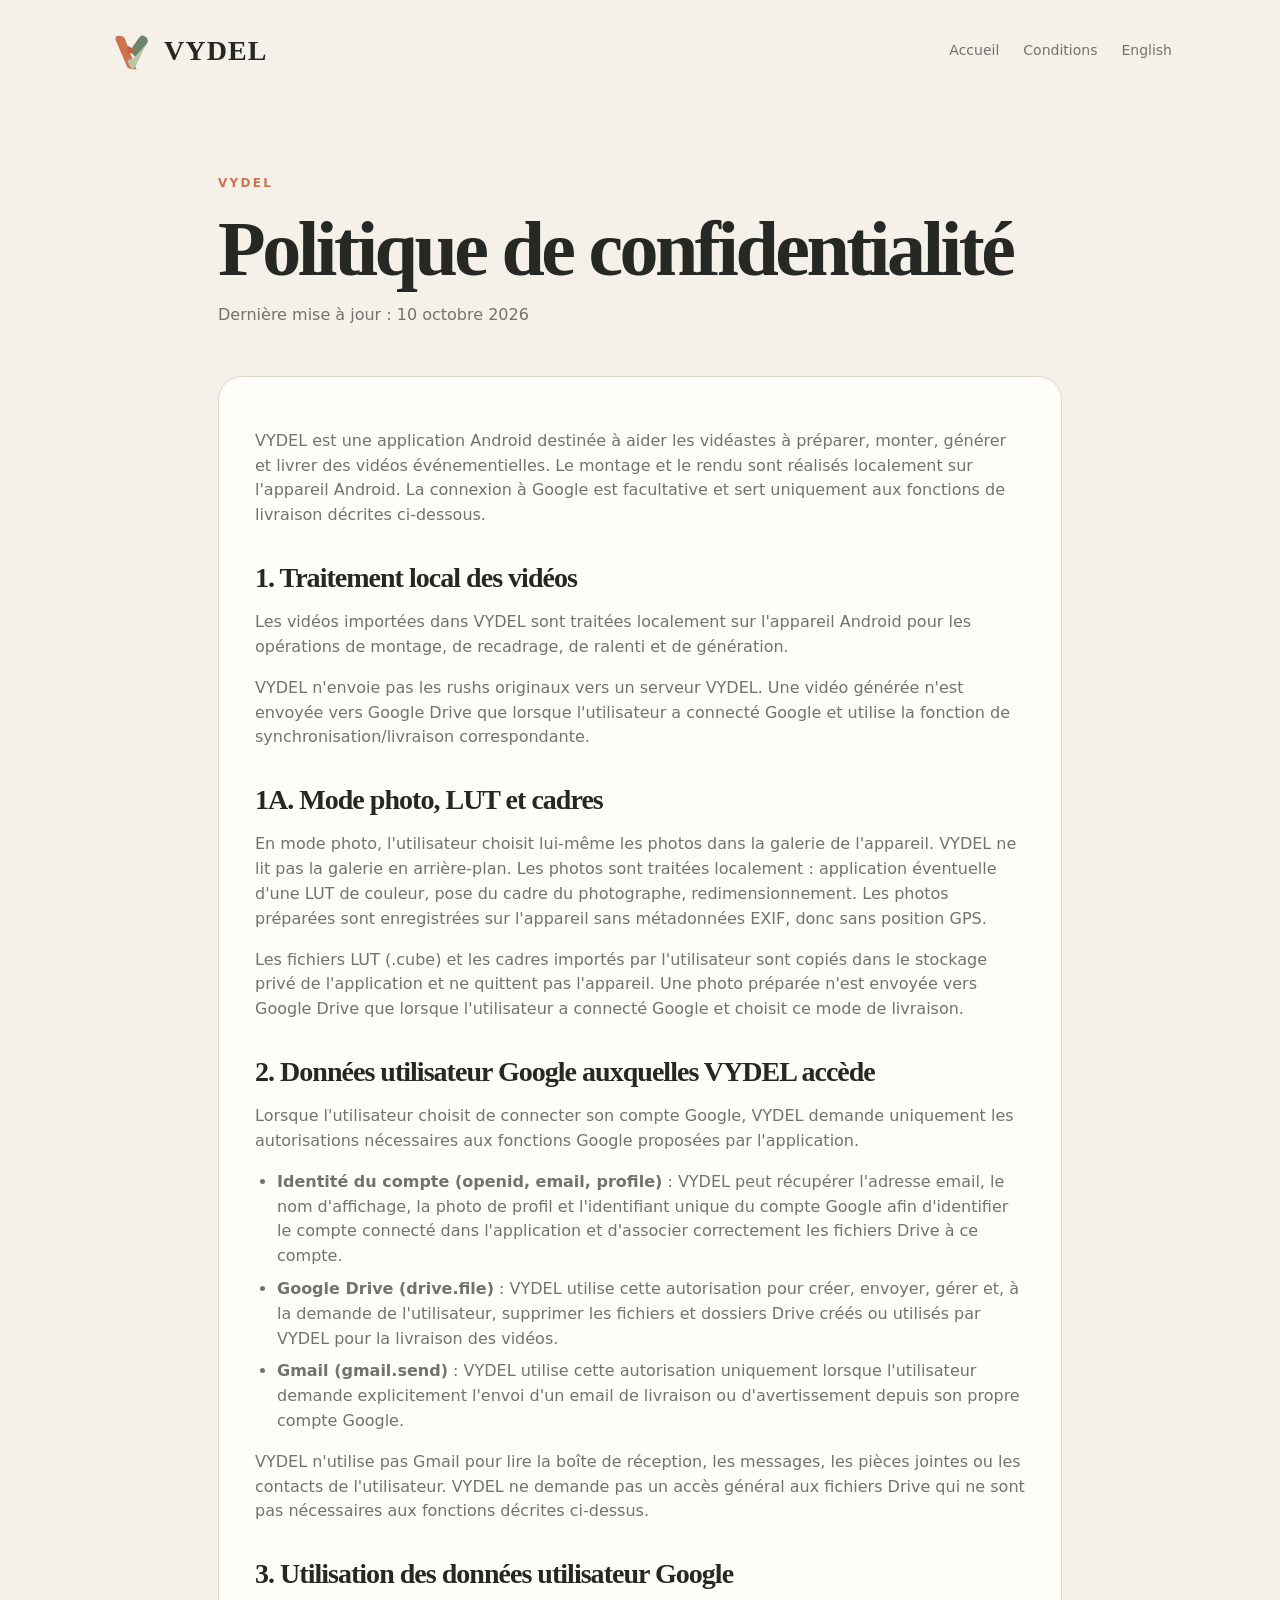
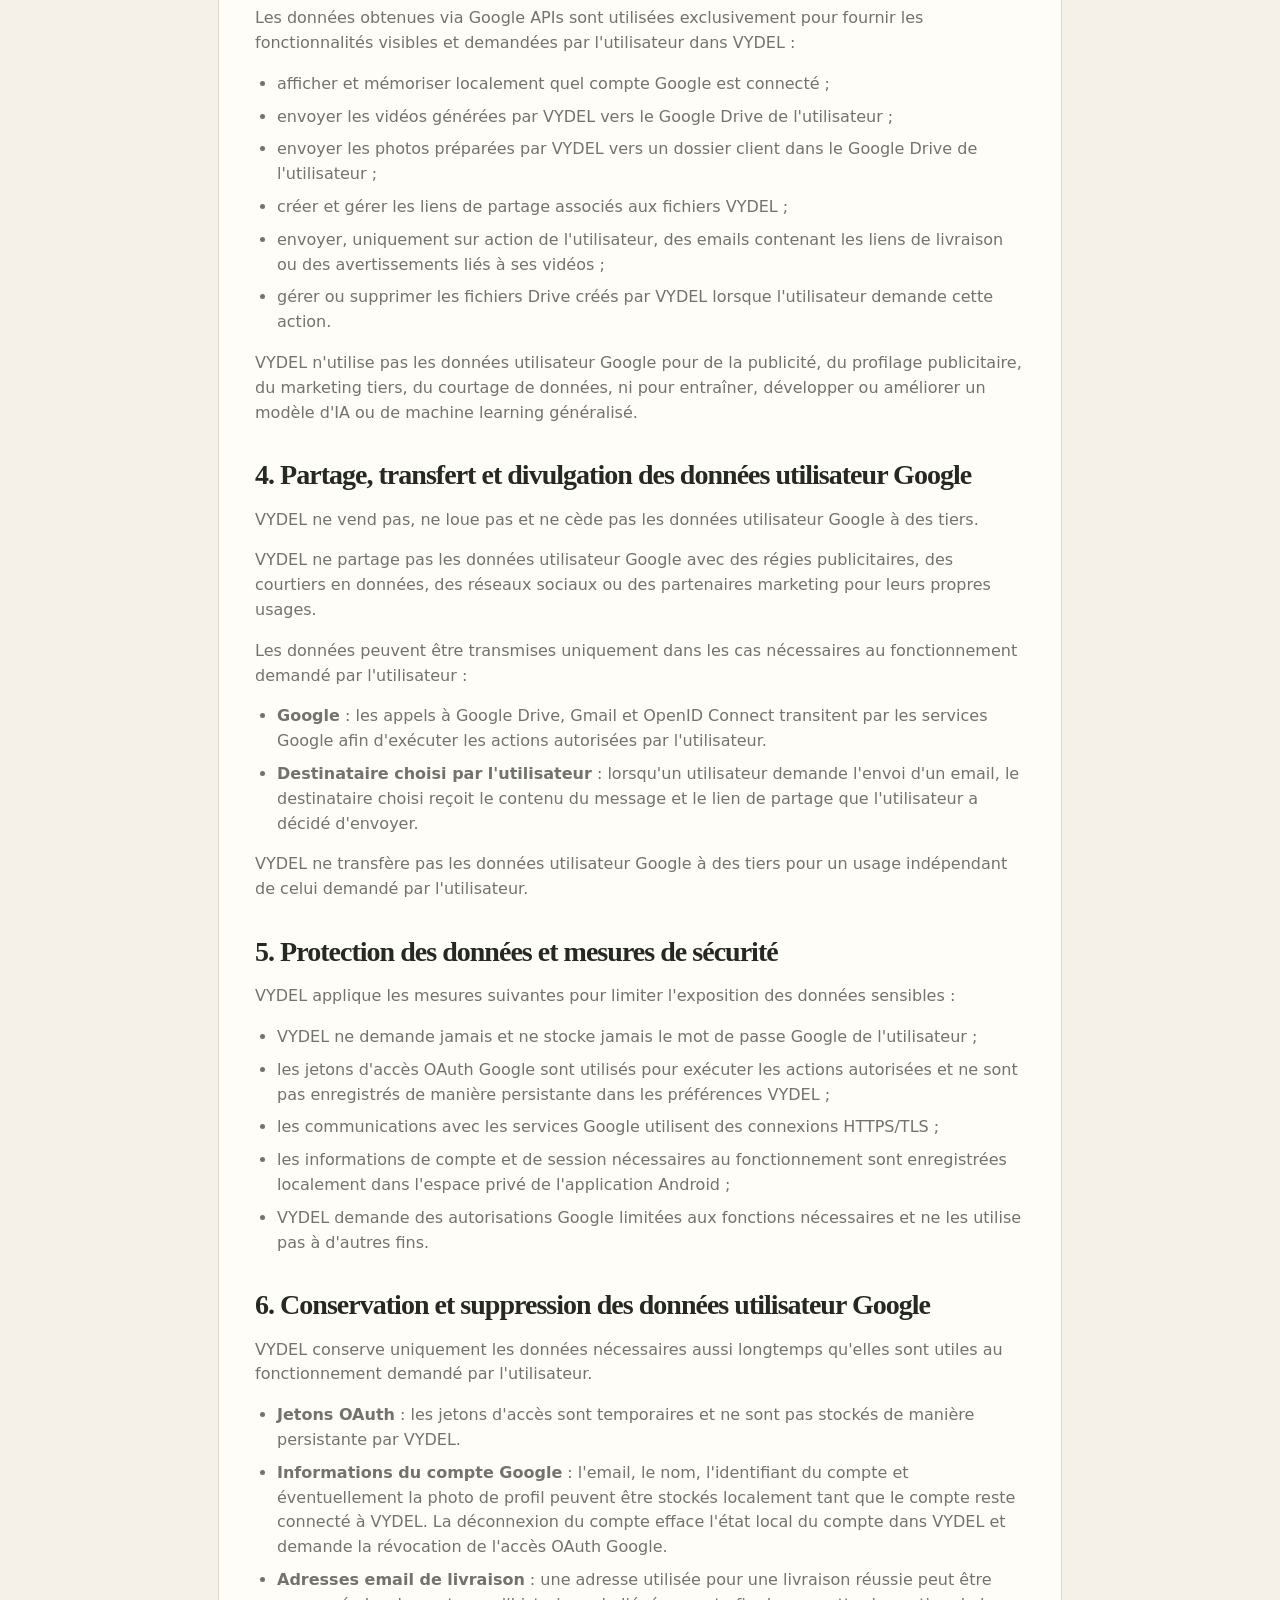
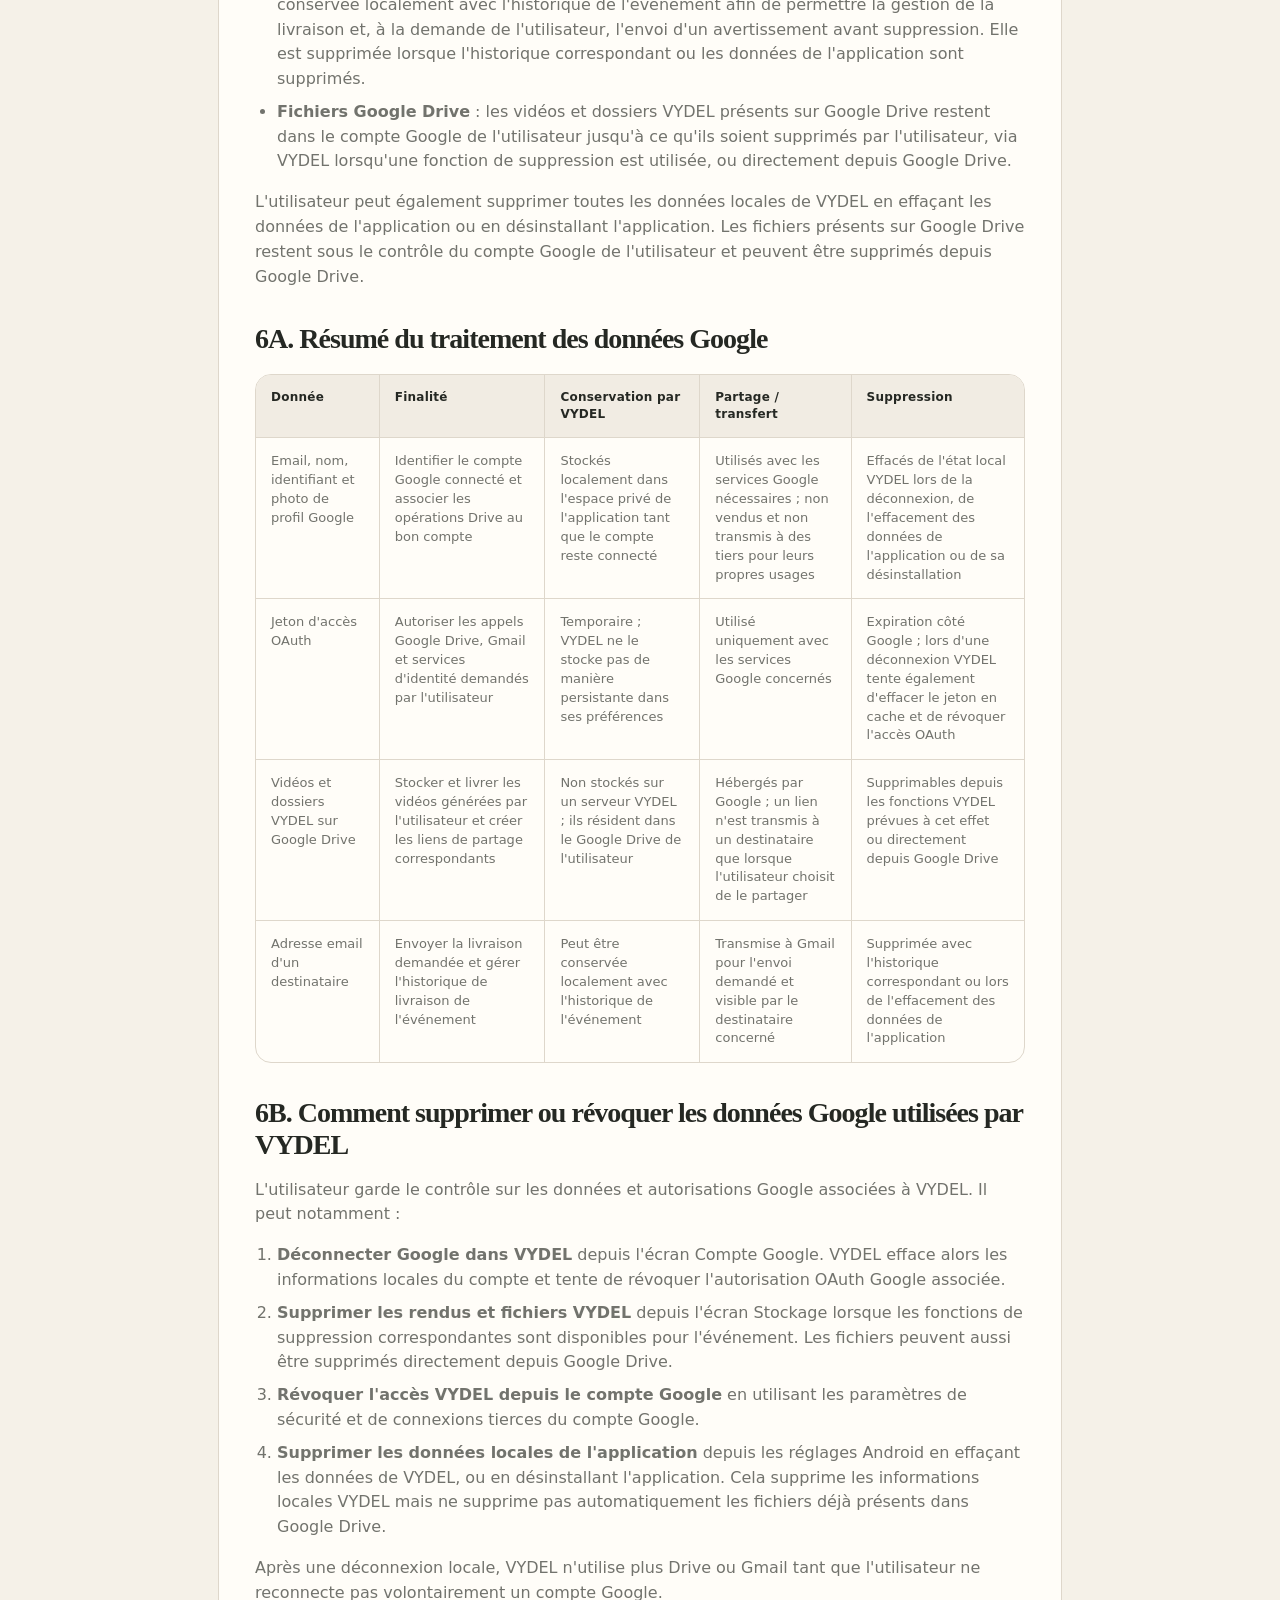
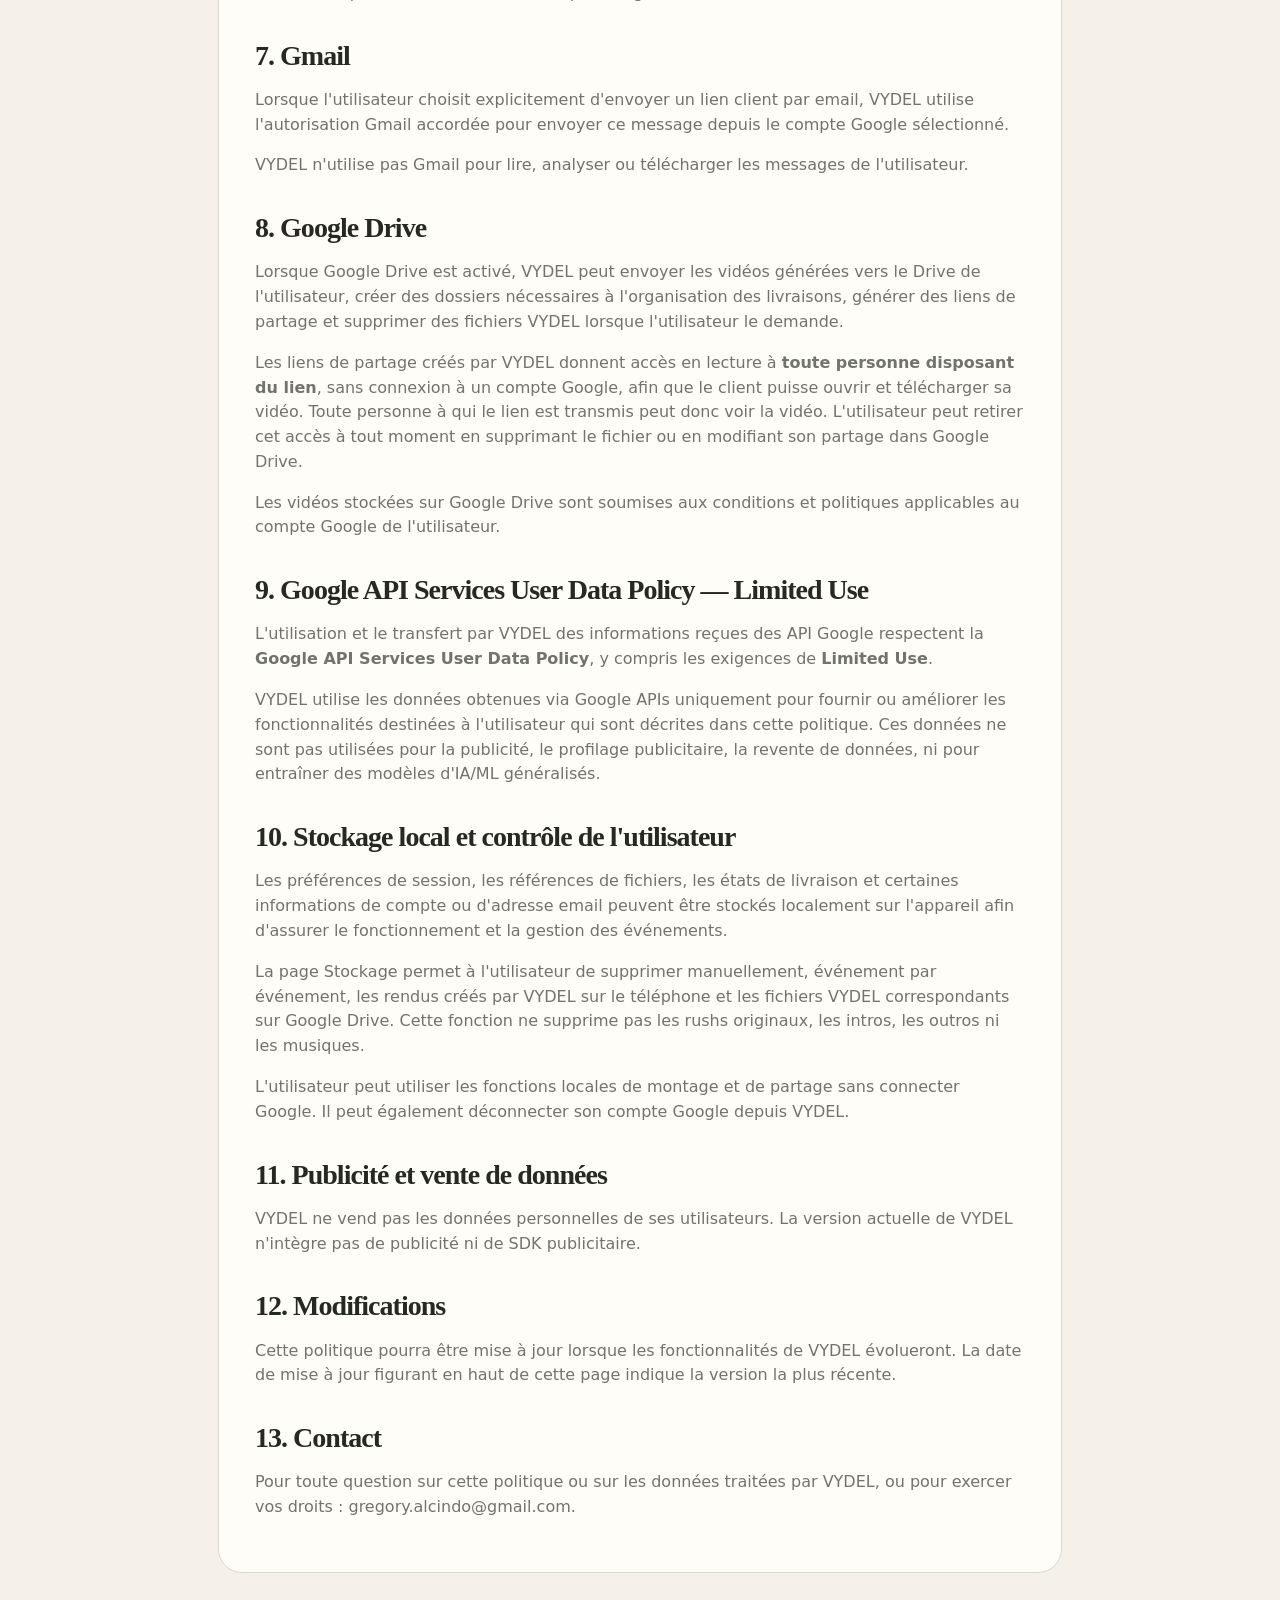
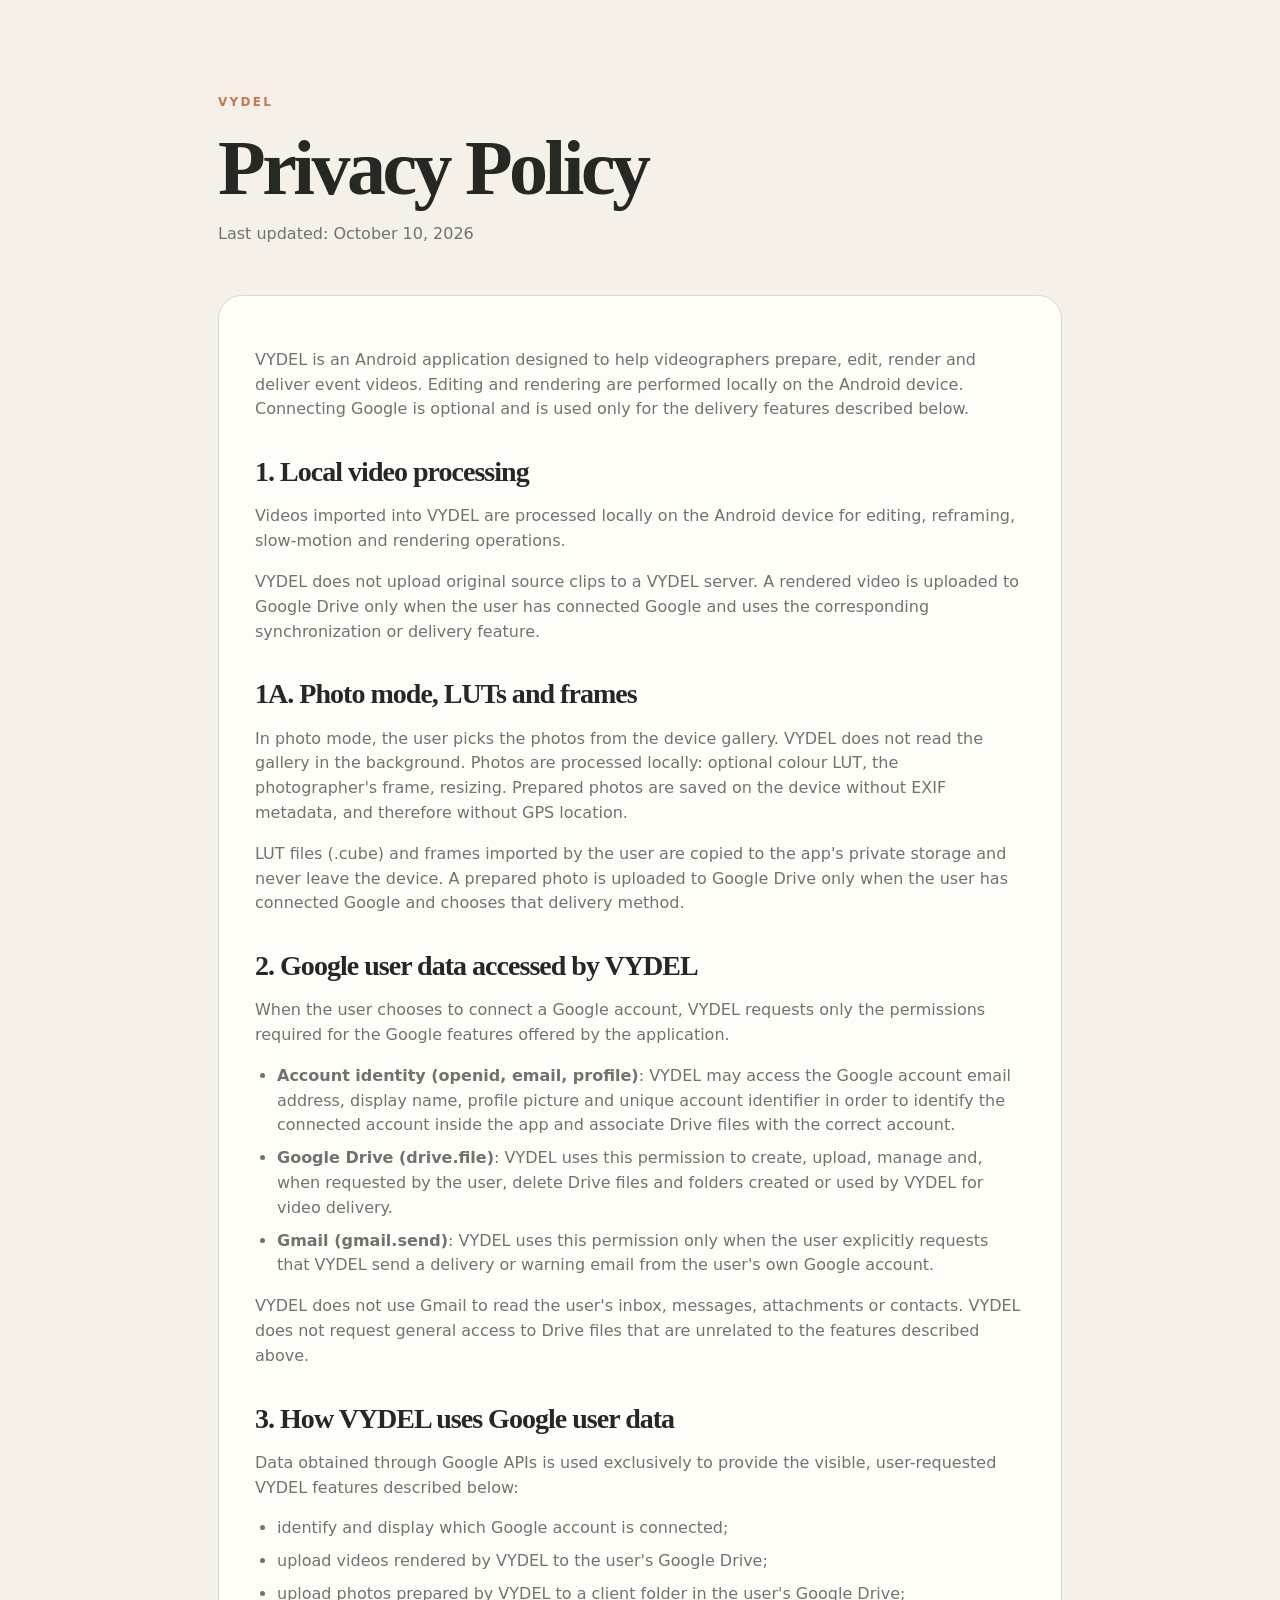
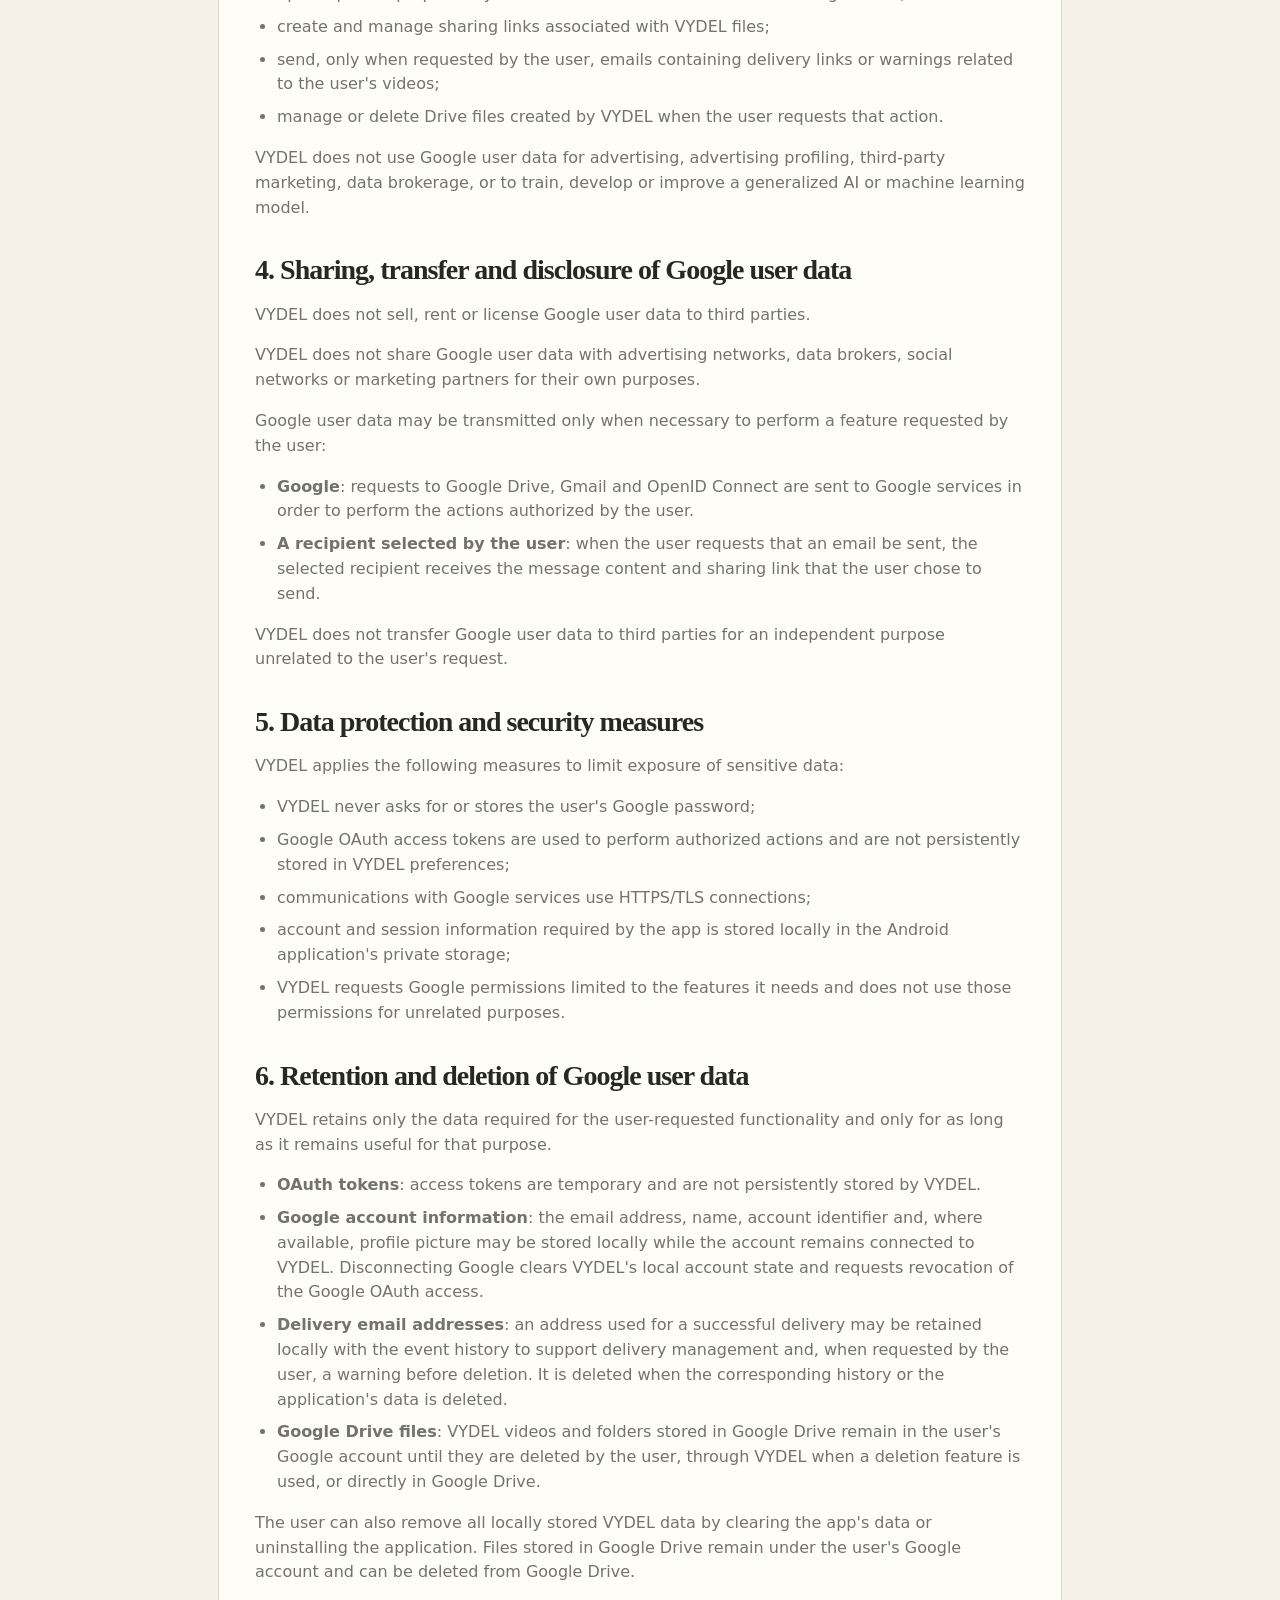
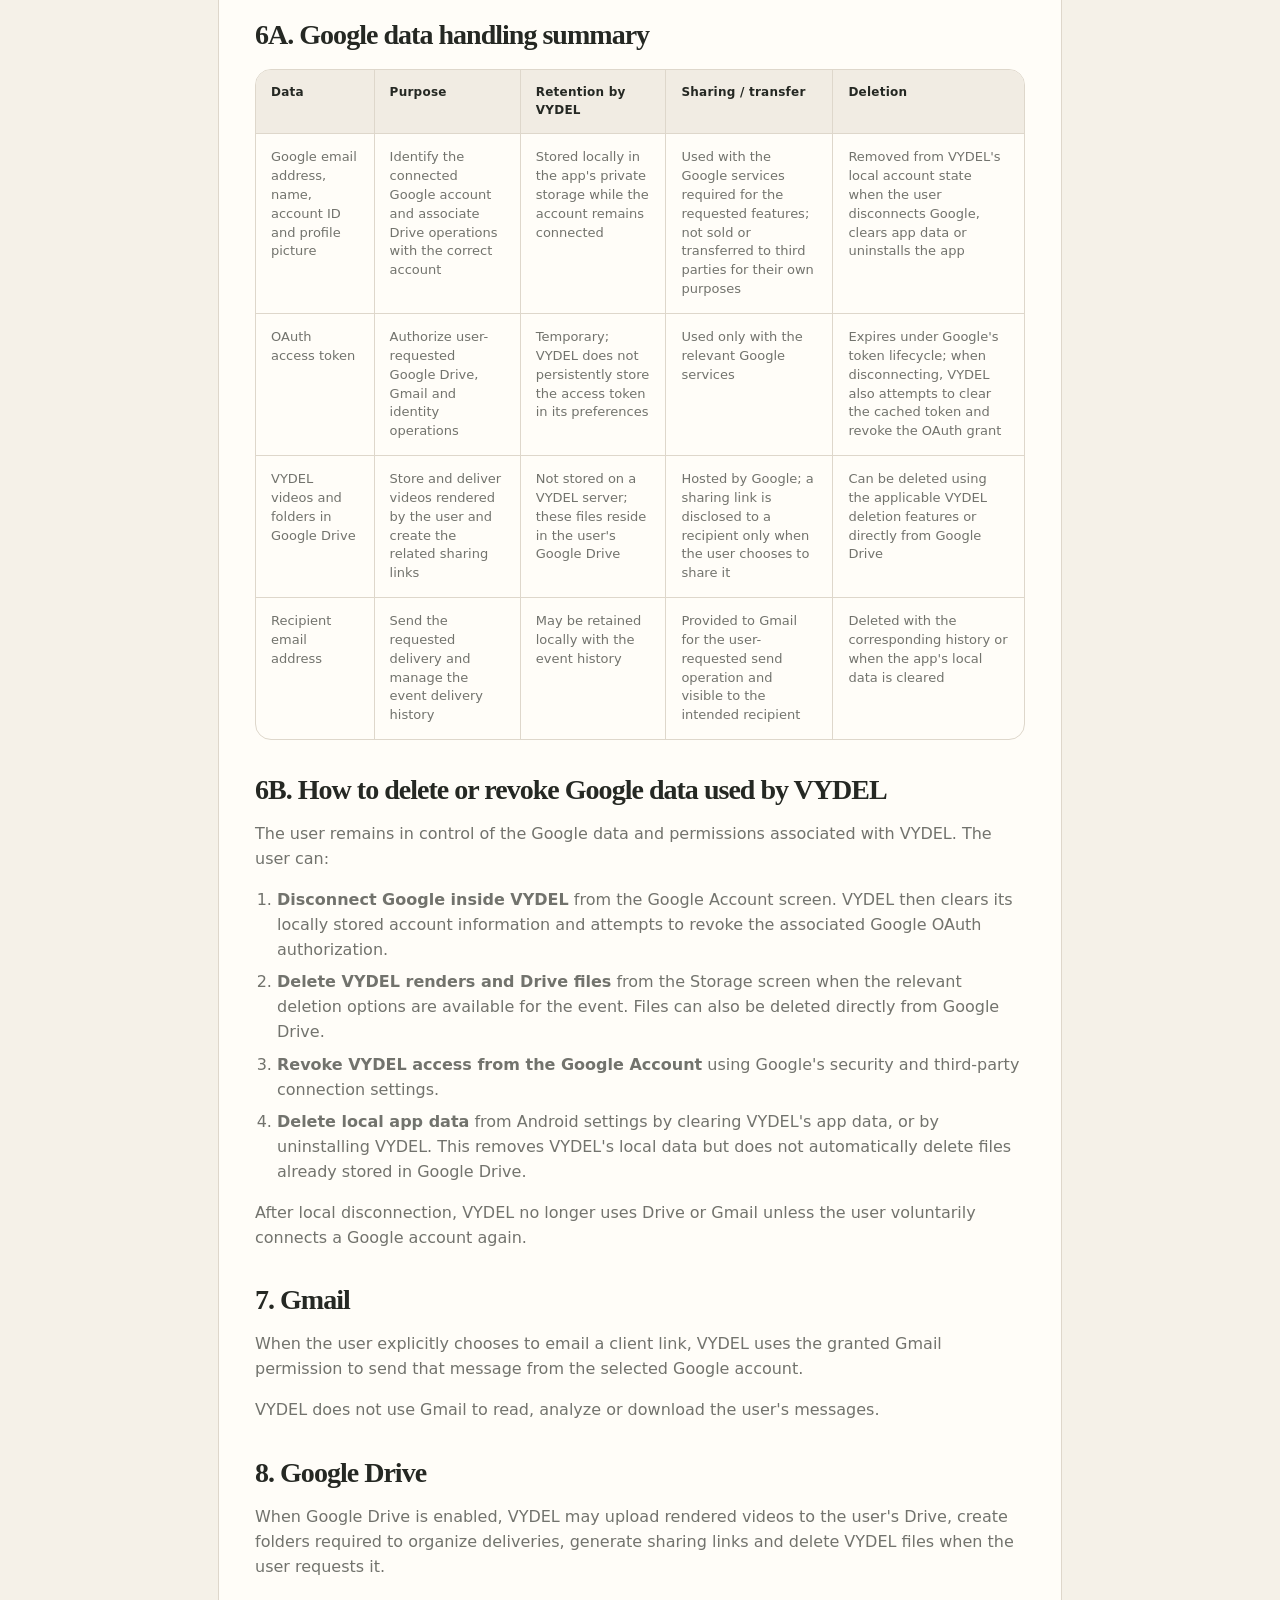
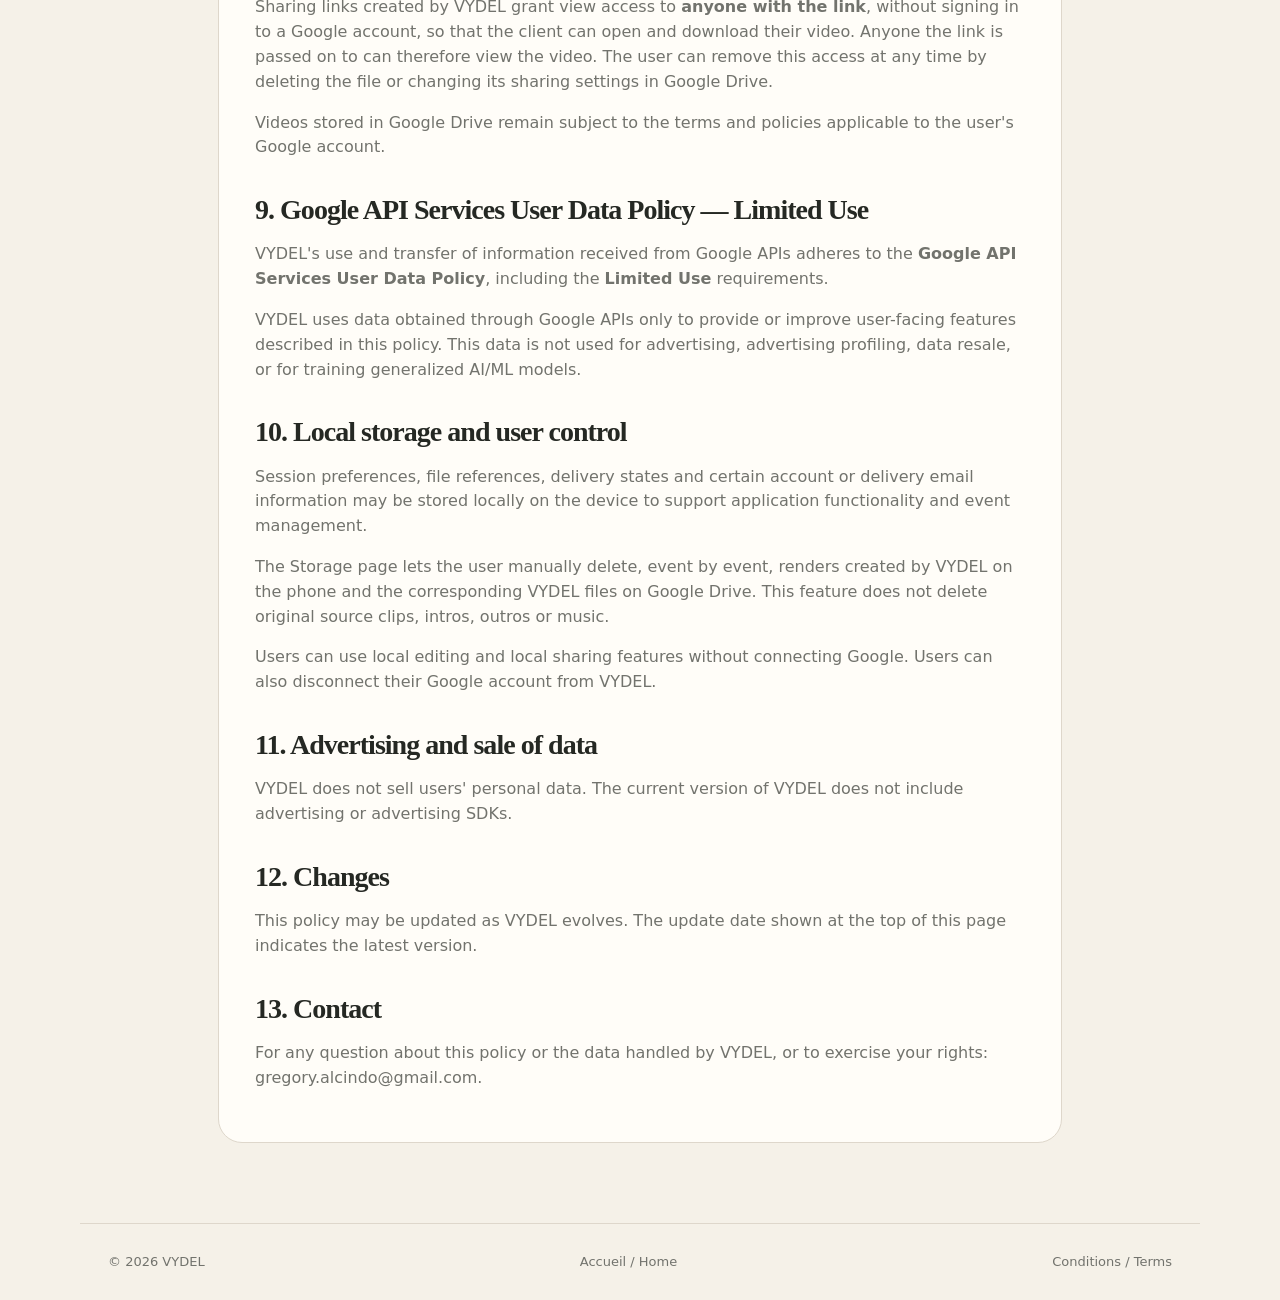
==== commit a95042f4: "Politique de confidentialité : mode photo, LUT et cadres (VYDEL 1.0.0) Co-Authored-By: Claude Opus 5" ====
--- a/privacy.html
+++ b/privacy.html
@@ -20,7 +20,7 @@
     <section class="legal-head">
       <div class="eyebrow">VYDEL</div>
       <h1>Politique de confidentialité</h1>
-      <p>Dernière mise à jour : 5 octobre 2026</p>
+      <p>Dernière mise à jour : 10 octobre 2026</p>
     </section>
 
     <section class="legal-card">
@@ -30,6 +30,10 @@
       <p>Les vidéos importées dans VYDEL sont traitées localement sur l'appareil Android pour les opérations de montage, de recadrage, de ralenti et de génération.</p>
       <p>VYDEL n'envoie pas les rushs originaux vers un serveur VYDEL. Une vidéo générée n'est envoyée vers Google Drive que lorsque l'utilisateur a connecté Google et utilise la fonction de synchronisation/livraison correspondante.</p>
 
+      <h2>1A. Mode photo, LUT et cadres</h2>
+      <p>En mode photo, l'utilisateur choisit lui-même les photos dans la galerie de l'appareil. VYDEL ne lit pas la galerie en arrière-plan. Les photos sont traitées localement : application éventuelle d'une LUT de couleur, pose du cadre du photographe, redimensionnement. Les photos préparées sont enregistrées sur l'appareil sans métadonnées EXIF, donc sans position GPS.</p>
+      <p>Les fichiers LUT (.cube) et les cadres importés par l'utilisateur sont copiés dans le stockage privé de l'application et ne quittent pas l'appareil. Une photo préparée n'est envoyée vers Google Drive que lorsque l'utilisateur a connecté Google et choisit ce mode de livraison.</p>
+
       <h2>2. Données utilisateur Google auxquelles VYDEL accède</h2>
       <p>Lorsque l'utilisateur choisit de connecter son compte Google, VYDEL demande uniquement les autorisations nécessaires aux fonctions Google proposées par l'application.</p>
       <ul>
@@ -44,6 +48,7 @@
       <ul>
         <li>afficher et mémoriser localement quel compte Google est connecté ;</li>
         <li>envoyer les vidéos générées par VYDEL vers le Google Drive de l'utilisateur ;</li>
+        <li>envoyer les photos préparées par VYDEL vers un dossier client dans le Google Drive de l'utilisateur ;</li>
         <li>créer et gérer les liens de partage associés aux fichiers VYDEL ;</li>
         <li>envoyer, uniquement sur action de l'utilisateur, des emails contenant les liens de livraison ou des avertissements liés à ses vidéos ;</li>
         <li>gérer ou supprimer les fichiers Drive créés par VYDEL lorsque l'utilisateur demande cette action.</li>
@@ -166,7 +171,7 @@
     <section id="english" class="legal-head english-head">
       <div class="eyebrow">VYDEL</div>
       <h1>Privacy Policy</h1>
-      <p>Last updated: October 5, 2026</p>
+      <p>Last updated: October 10, 2026</p>
     </section>
 
     <section class="legal-card">
@@ -176,6 +181,10 @@
       <p>Videos imported into VYDEL are processed locally on the Android device for editing, reframing, slow-motion and rendering operations.</p>
       <p>VYDEL does not upload original source clips to a VYDEL server. A rendered video is uploaded to Google Drive only when the user has connected Google and uses the corresponding synchronization or delivery feature.</p>
 
+      <h2>1A. Photo mode, LUTs and frames</h2>
+      <p>In photo mode, the user picks the photos from the device gallery. VYDEL does not read the gallery in the background. Photos are processed locally: optional colour LUT, the photographer's frame, resizing. Prepared photos are saved on the device without EXIF metadata, and therefore without GPS location.</p>
+      <p>LUT files (.cube) and frames imported by the user are copied to the app's private storage and never leave the device. A prepared photo is uploaded to Google Drive only when the user has connected Google and chooses that delivery method.</p>
+
       <h2>2. Google user data accessed by VYDEL</h2>
       <p>When the user chooses to connect a Google account, VYDEL requests only the permissions required for the Google features offered by the application.</p>
       <ul>
@@ -190,6 +199,7 @@
       <ul>
         <li>identify and display which Google account is connected;</li>
         <li>upload videos rendered by VYDEL to the user's Google Drive;</li>
+        <li>upload photos prepared by VYDEL to a client folder in the user's Google Drive;</li>
         <li>create and manage sharing links associated with VYDEL files;</li>
         <li>send, only when requested by the user, emails containing delivery links or warnings related to the user's videos;</li>
         <li>manage or delete Drive files created by VYDEL when the user requests that action.</li>
